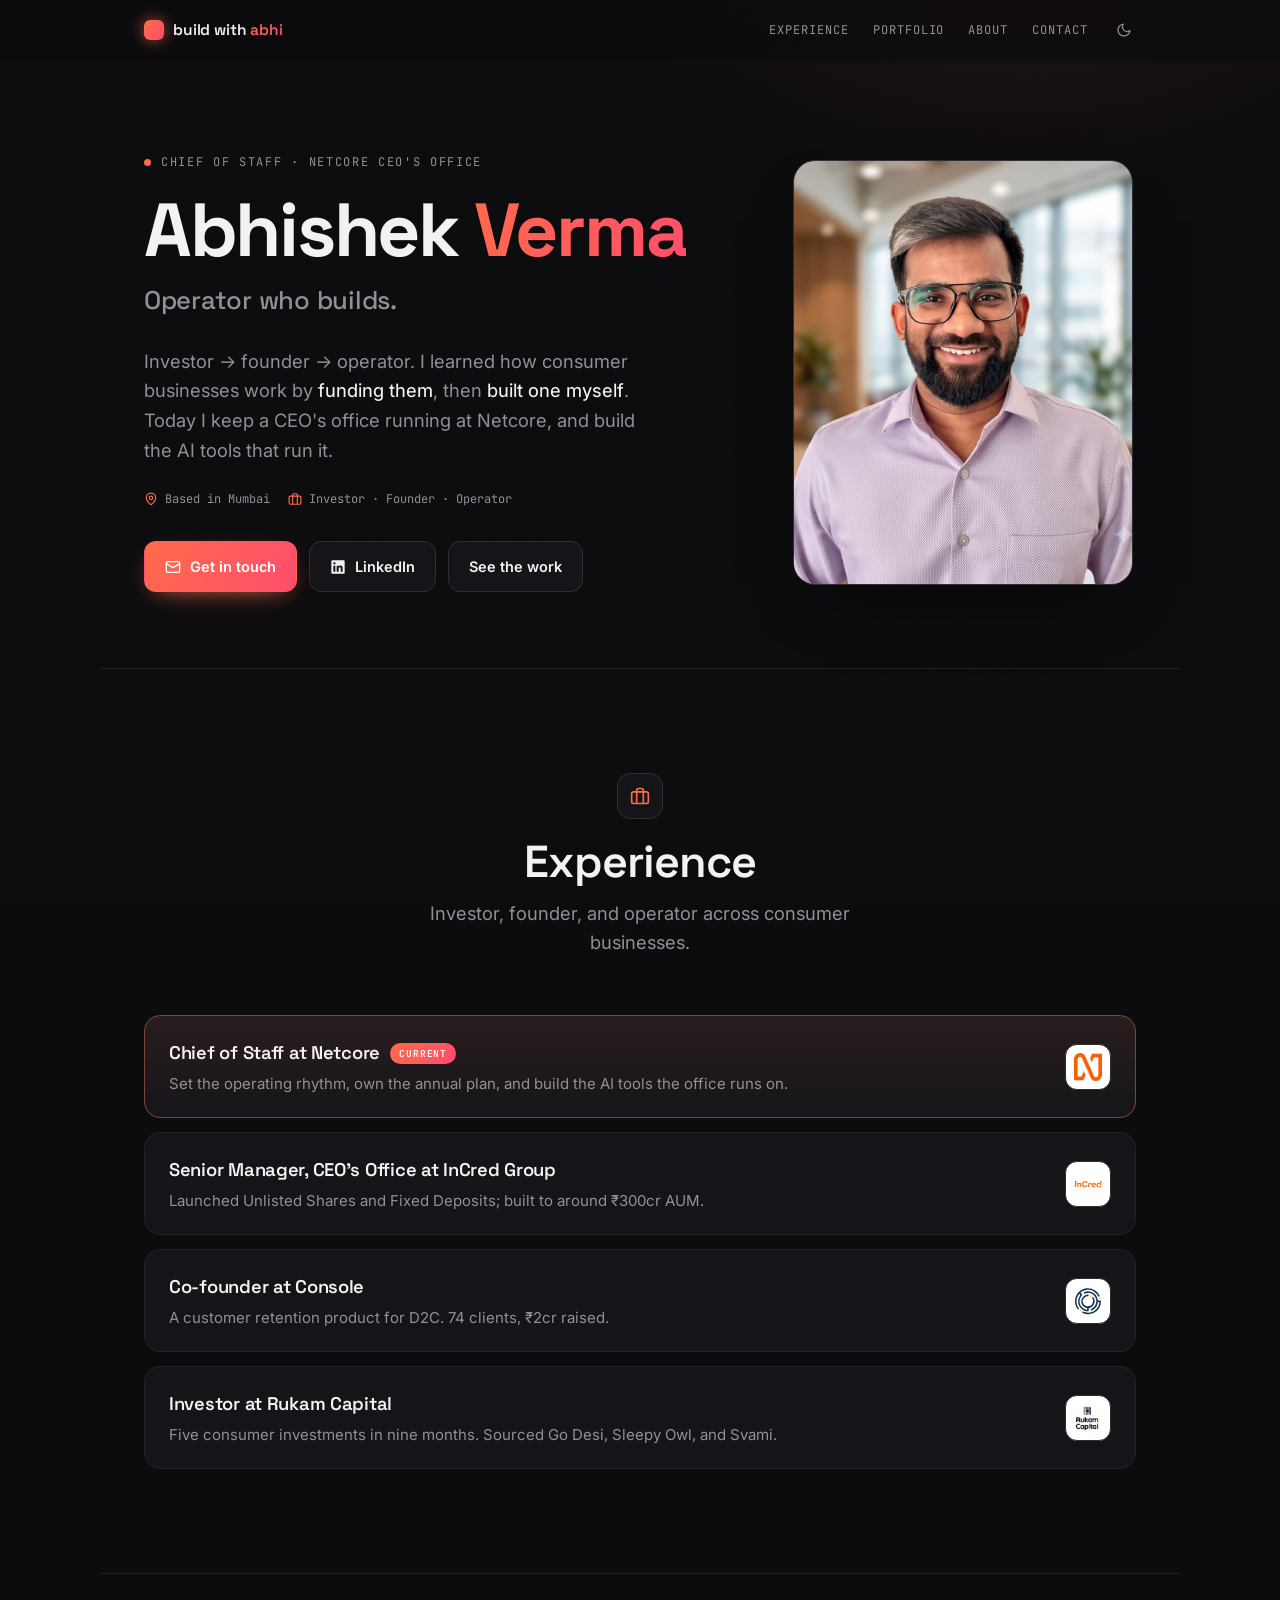
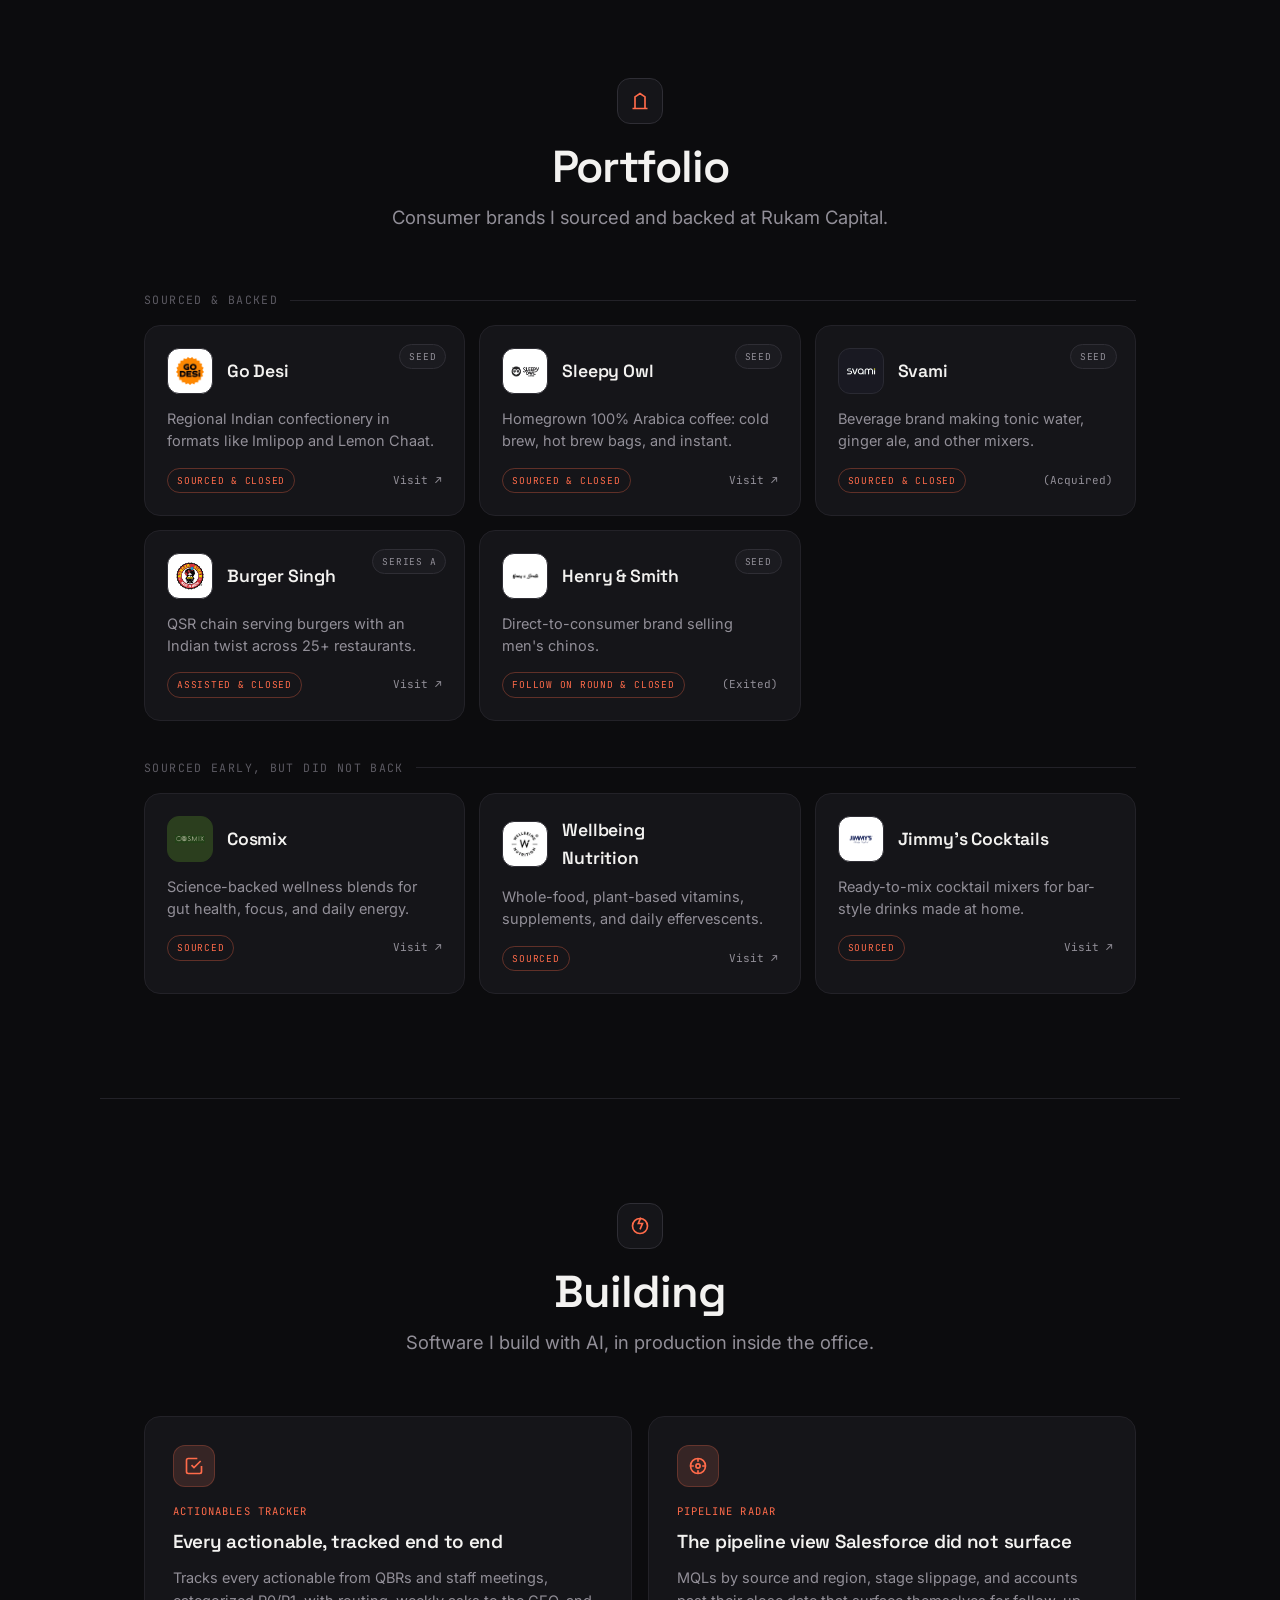
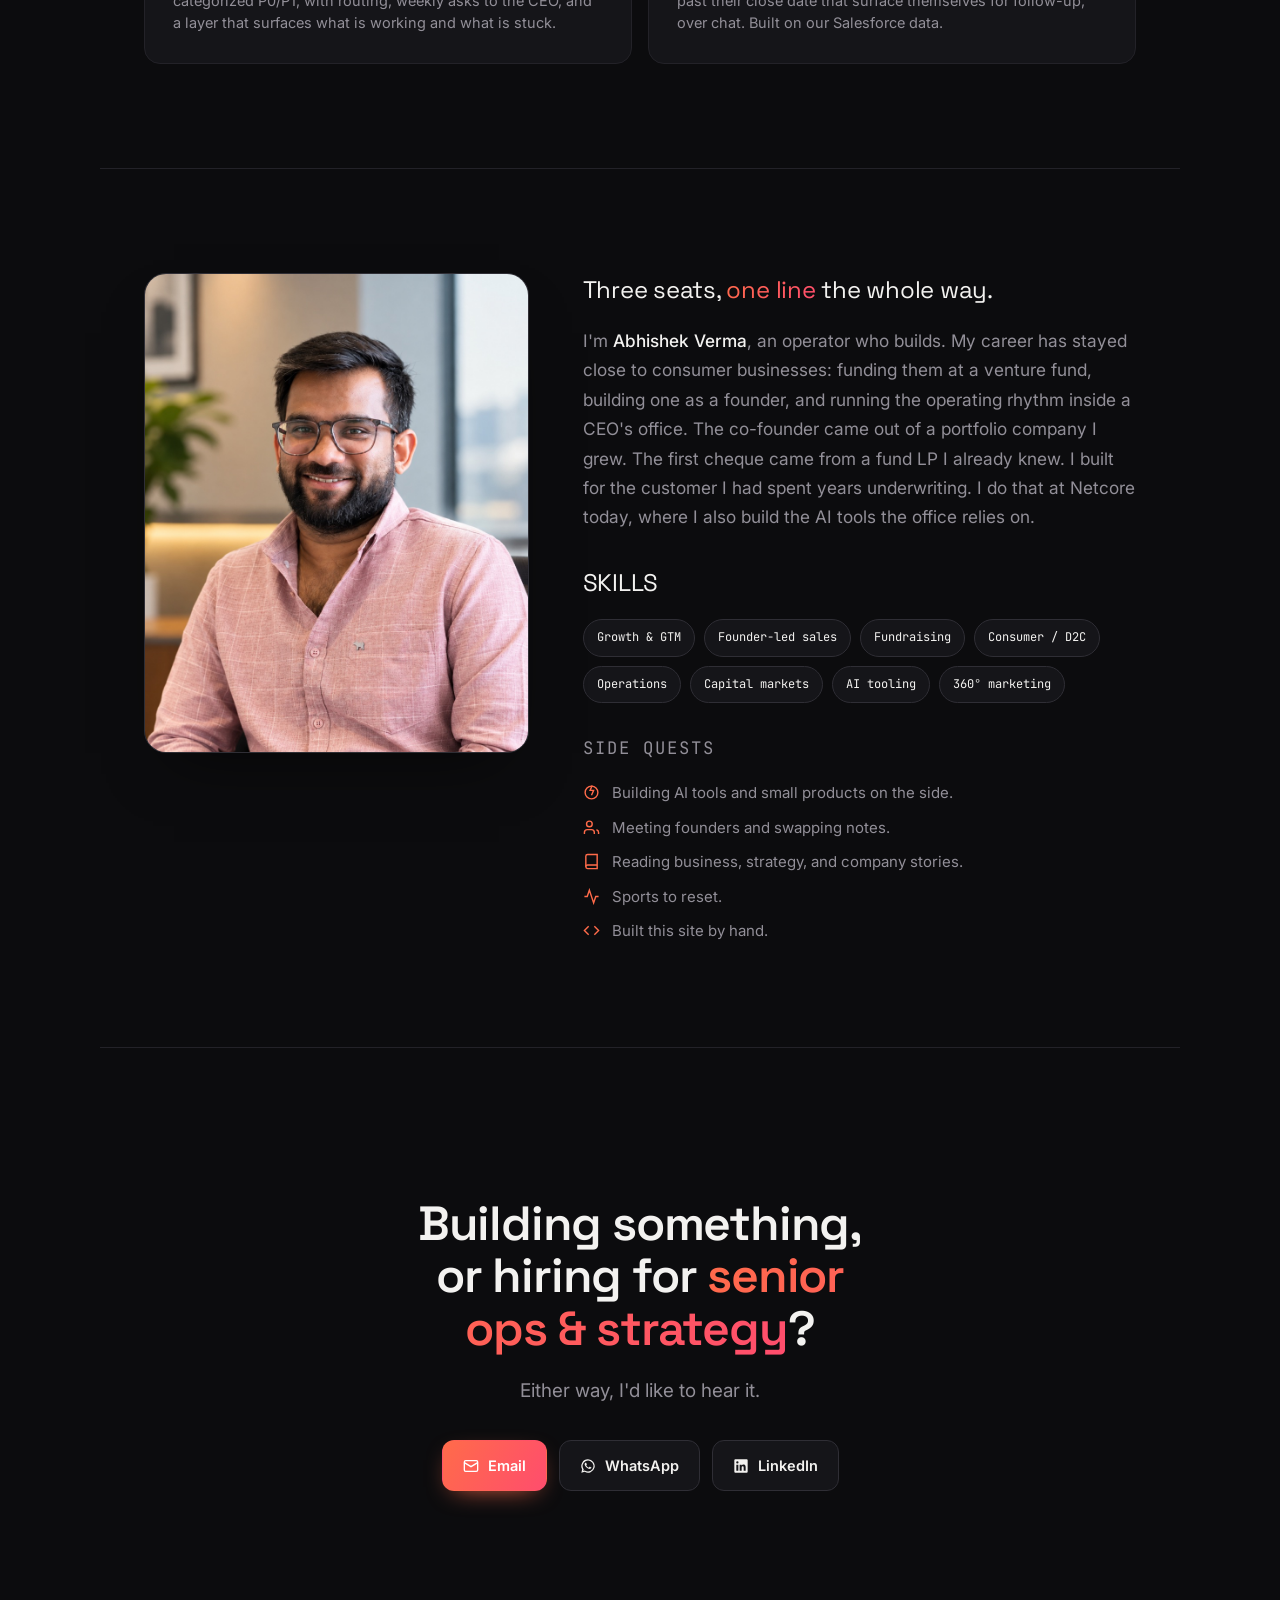
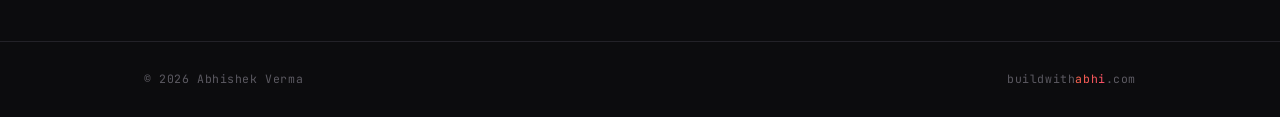
==== index.html @ fb0dcaa6 "Fix section paddings clobbering horizontal wrap padding Co-Authored-By: Claude Opus 4.8 <noreply@ant" ====
<!DOCTYPE html>
<html lang="en" data-theme="dark">
<head>
<meta charset="UTF-8" />
<meta name="viewport" content="width=device-width, initial-scale=1.0" />
<title>Abhishek Verma</title>
<meta name="description" content="Abhishek Verma. Investor, founder, operator. Chief of Staff, Netcore CEO's Office." />

<link rel="preconnect" href="https://fonts.googleapis.com" />
<link rel="preconnect" href="https://fonts.gstatic.com" crossorigin />
<link href="https://fonts.googleapis.com/css2?family=Space+Grotesk:wght@400;500;600;700&family=Inter:wght@400;450;500;600&family=JetBrains+Mono:wght@400;500&display=swap" rel="stylesheet" />

<style>
/* ============================ TOKENS ============================ */
:root{
  --bg:#0C0C0E; --bg-2:#111114; --surface:#151519; --surface-2:#1B1B20;
  --text:#F3F2F0; --muted:#928F98; --faint:#5C5A62;
  --line:#232228; --line-2:#2F2E35;
  --accent:#FF6B4A; --accent-2:#FF4D6D; --accent-ink:#FFFFFF;
  --glow:rgba(255,107,74,.11);
  --grad:linear-gradient(120deg,#FF6B4A,#FF4D6D);

  --f-disp:'Space Grotesk',ui-sans-serif,system-ui,sans-serif;
  --f-body:'Inter',ui-sans-serif,system-ui,sans-serif;
  --f-mono:'JetBrains Mono',ui-monospace,'SF Mono',monospace;
  --wrap:1080px;
}
[data-theme="light"]{
  --bg:#FBFBFA; --bg-2:#F2F2F0; --surface:#FFFFFF; --surface-2:#F6F6F4;
  --text:#161518; --muted:#67646C; --faint:#A6A3AC;
  --line:#EBEAE7; --line-2:#DEDDD9;
  --accent:#E5533A; --accent-2:#E23E5C; --accent-ink:#FFFFFF;
  --glow:rgba(229,83,58,.09);
  --grad:linear-gradient(120deg,#E5533A,#E23E5C);
}

*,*::before,*::after{box-sizing:border-box}
html{scroll-behavior:smooth;-webkit-text-size-adjust:100%}
body{margin:0;background:var(--bg);color:var(--text);
  font-family:var(--f-body);font-size:17px;line-height:1.6;
  -webkit-font-smoothing:antialiased;text-rendering:optimizeLegibility;
  overflow-x:hidden;transition:background .4s,color .4s}
a{color:inherit;text-decoration:none}
img{max-width:100%;display:block}
::selection{background:var(--accent);color:var(--accent-ink)}

body::before{content:"";position:fixed;inset:0;z-index:0;pointer-events:none;
  background:radial-gradient(65vw 45vw at 80% -15%,var(--glow),transparent 60%)}
body::after{content:"";position:fixed;inset:0;z-index:0;pointer-events:none;opacity:.4;
  background-image:url("data:image/svg+xml,%3Csvg xmlns='http://www.w3.org/2000/svg' width='160' height='160'%3E%3Cfilter id='n'%3E%3CfeTurbulence type='fractalNoise' baseFrequency='0.85' numOctaves='2'/%3E%3C/filter%3E%3Crect width='100%25' height='100%25' filter='url(%23n)' opacity='0.025'/%3E%3C/svg%3E");mix-blend-mode:overlay}
main,header,footer{position:relative;z-index:1}

.wrap{width:100%;max-width:var(--wrap);margin:0 auto;padding:0 clamp(24px,5vw,44px)}

/* ============================ NAV ============================ */
header.nav{position:sticky;top:0;z-index:60;
  background:color-mix(in srgb,var(--bg) 72%,transparent);
  backdrop-filter:saturate(150%) blur(12px);-webkit-backdrop-filter:saturate(150%) blur(12px)}
.nav-in{max-width:var(--wrap);margin:0 auto;padding:18px clamp(22px,5vw,44px);
  display:flex;align-items:center;justify-content:space-between;gap:20px}
.brand{font-family:var(--f-disp);font-weight:600;font-size:15.5px;letter-spacing:-.01em;
  display:flex;align-items:center;gap:9px}
.brand .mk{width:20px;height:20px;border-radius:6px;background:var(--grad);flex:none;
  box-shadow:0 0 16px -2px var(--accent)}
.brand .a{background:var(--grad);-webkit-background-clip:text;background-clip:text;color:transparent}
.nav-r{display:flex;align-items:center;gap:24px}
.nav-links{display:none;gap:24px;font-family:var(--f-mono);font-size:12px;
  letter-spacing:.08em;text-transform:uppercase}
@media(min-width:720px){.nav-links{display:flex}}
.nav-links a{color:var(--muted);transition:color .2s}
.nav-links a:hover{color:var(--text)}
.toggle{appearance:none;background:transparent;border:0;color:var(--muted);cursor:pointer;
  padding:4px;display:grid;place-items:center;transition:color .2s}
.toggle:hover{color:var(--accent)}
.toggle svg{width:16px;height:16px}

/* ============================ BUTTONS ============================ */
.btn{font-weight:600;font-size:14.5px;padding:13px 20px;border-radius:12px;cursor:pointer;
  display:inline-flex;align-items:center;gap:9px;transition:transform .2s,box-shadow .25s,border-color .2s,color .2s,background .2s}
.btn:hover{transform:translateY(-2px)}
.btn svg{width:16px;height:16px}
.btn-primary{background:var(--grad);color:var(--accent-ink);border:1px solid transparent;
  box-shadow:0 8px 26px -12px var(--accent)}
.btn-primary:hover{box-shadow:0 14px 34px -12px var(--accent)}
.btn-ghost{background:var(--surface);color:var(--text);border:1px solid var(--line-2)}
.btn-ghost:hover{border-color:var(--accent);color:var(--accent)}

/* ============================ HERO ============================ */
.hero{padding-top:clamp(48px,9vw,92px);padding-bottom:clamp(44px,7vw,76px)}
.hero-grid{display:grid;gap:clamp(34px,6vw,68px);grid-template-columns:1fr;align-items:center}
@media(min-width:820px){.hero-grid{grid-template-columns:1.25fr .75fr}}
.hero .eyebrow{font-family:var(--f-mono);font-size:12px;letter-spacing:.14em;text-transform:uppercase;
  color:var(--muted);margin:0 0 22px;display:flex;align-items:center;gap:10px}
.hero .eyebrow .dot{width:7px;height:7px;border-radius:50%;background:var(--accent)}
.hero h1{font-family:var(--f-disp);font-weight:700;
  font-size:clamp(2.8rem,8vw,4.7rem);line-height:.98;letter-spacing:-.03em;margin:0 0 12px}
.hero h1 .g{background:var(--grad);-webkit-background-clip:text;background-clip:text;color:transparent}
.hero .tagline{font-family:var(--f-disp);font-weight:500;font-size:clamp(1.2rem,3vw,1.6rem);
  color:var(--muted);letter-spacing:-.01em;margin:0 0 26px}
.hero .bio{font-size:clamp(1.02rem,2.2vw,1.15rem);line-height:1.62;color:var(--muted);
  max-width:520px;margin:0 0 24px}
.hero .bio b{color:var(--text);font-weight:450}
.meta-row{display:flex;flex-wrap:wrap;gap:10px 18px;margin:0 0 32px;
  font-family:var(--f-mono);font-size:12px;color:var(--muted)}
.meta-row .m{display:inline-flex;align-items:center;gap:7px}
.meta-row .m svg{width:14px;height:14px;color:var(--accent)}
.hero-btns{display:flex;flex-wrap:wrap;gap:12px}
/* portrait */
.portrait{position:relative;aspect-ratio:4/5;border-radius:22px;overflow:hidden;
  border:1px solid var(--line-2);background:var(--surface-2);
  max-width:340px;margin:0 auto;width:100%;box-shadow:0 30px 60px -30px rgba(0,0,0,.6)}
.portrait img{position:absolute;inset:0;z-index:2;width:100%;height:100%;object-fit:cover;object-position:center 18%}
.portrait .mono{position:absolute;inset:0;z-index:1;display:grid;place-items:center;
  font-family:var(--f-disp);font-weight:700;font-size:5rem;letter-spacing:-.03em;
  color:color-mix(in srgb,var(--accent) 60%,var(--text));
  background:radial-gradient(120% 100% at 20% 10%,color-mix(in srgb,var(--accent) 22%,transparent),transparent 60%)}

/* ============================ SECTION ============================ */
section.block{padding-top:clamp(64px,9vw,104px);padding-bottom:clamp(64px,9vw,104px);border-top:1px solid var(--line)}
.sec-top{text-align:center;margin:0 0 clamp(42px,6vw,58px)}
.sec-ic{width:46px;height:46px;border-radius:13px;display:grid;place-items:center;margin:0 auto 18px;
  background:var(--surface);border:1px solid var(--line-2);color:var(--accent)}
.sec-ic svg{width:20px;height:20px}
.sec-top h2{font-family:var(--f-disp);font-weight:600;letter-spacing:-.025em;line-height:1.1;
  font-size:clamp(1.9rem,4.6vw,2.8rem);margin:0 0 12px}
.sec-top p{color:var(--muted);font-size:clamp(1rem,2.2vw,1.15rem);margin:0 auto;max-width:520px}

/* ---------- LOGO CHIP ---------- */
.logo{width:46px;height:46px;border-radius:12px;flex:none;position:relative;overflow:hidden;
  background:#fff;border:1px solid var(--line-2);display:grid;place-items:center}
.logo img{width:100%;height:100%;object-fit:contain;padding:8px}
.logo .lm{display:none;font-family:var(--f-disp);font-weight:700;font-size:1.05rem;
  color:var(--accent-ink);width:100%;height:100%;place-items:center;background:var(--grad)}
.logo.nologo img{display:none}
.logo.nologo{background:transparent;border:0}
.logo.nologo .lm{display:grid}
.logo--navy{background:#1b2748;border-color:#1b2748}
.logo--navy img{padding:6px}
.logo--dark{background:#191922;border-color:#2a2a33}
.logo--dark img{padding:7px}
.logo--green{background:#2b3e1e;border-color:#2b3e1e}
.logo--green img{padding:7px}

/* ---------- EXPERIENCE ---------- */
.exp-list{display:flex;flex-direction:column;gap:14px}
.exp-card{display:flex;align-items:center;gap:18px;padding:22px 24px;border-radius:16px;
  background:var(--surface);border:1px solid var(--line);transition:transform .25s,border-color .25s}
.exp-card:hover{transform:translateY(-3px);border-color:var(--line-2)}
.exp-card.current{background:linear-gradient(180deg,color-mix(in srgb,var(--accent) 9%,var(--surface)),var(--surface));
  border-color:color-mix(in srgb,var(--accent) 38%,var(--line-2))}
.exp-body{flex:1;min-width:0}
.exp-title{font-family:var(--f-disp);font-weight:600;font-size:1.15rem;letter-spacing:-.015em;
  margin:0 0 5px;display:flex;align-items:center;gap:10px;flex-wrap:wrap}
.badge{font-family:var(--f-mono);font-size:9.5px;letter-spacing:.09em;text-transform:uppercase;
  color:var(--accent-ink);background:var(--grad);padding:3px 9px;border-radius:999px}
.exp-desc{color:var(--muted);font-size:15px;line-height:1.5;margin:0}

/* ---------- COMPANIES ---------- */
.co-sub{font-family:var(--f-mono);font-size:11.5px;letter-spacing:.12em;text-transform:uppercase;
  color:var(--faint);margin:38px 0 16px;display:flex;align-items:center;gap:12px}
.co-sub::after{content:"";flex:1;height:1px;background:var(--line)}
.co-sub:first-of-type{margin-top:0}
.co-grid{display:grid;gap:14px;grid-template-columns:1fr}
@media(min-width:600px){.co-grid{grid-template-columns:1fr 1fr}}
@media(min-width:920px){.co-grid{grid-template-columns:1fr 1fr 1fr}}
.co-card{position:relative;display:block;padding:22px;border-radius:16px;background:var(--surface);
  border:1px solid var(--line);transition:transform .25s,border-color .25s}
.co-card:hover{transform:translateY(-3px);border-color:color-mix(in srgb,var(--accent) 38%,var(--line-2))}
.co-stage{position:absolute;top:18px;right:18px;font-family:var(--f-mono);font-size:9.5px;
  letter-spacing:.08em;text-transform:uppercase;color:var(--muted);background:var(--surface-2);
  border:1px solid var(--line-2);padding:4px 9px;border-radius:999px;white-space:nowrap}
.co-head{display:flex;align-items:center;gap:14px;margin-bottom:14px;padding-right:64px}
.co-name{font-family:var(--f-disp);font-weight:600;font-size:1.1rem;letter-spacing:-.01em}
.co-desc{color:var(--muted);font-size:14.5px;line-height:1.5;margin:0 0 16px;min-height:3em}
.co-foot{display:flex;align-items:center;justify-content:space-between;gap:8px 10px;flex-wrap:wrap}
.tags{display:flex;gap:6px;flex-wrap:wrap;align-items:center}
.tagchip{font-family:var(--f-mono);font-size:9.5px;letter-spacing:.08em;text-transform:uppercase;
  color:var(--accent);border:1px solid color-mix(in srgb,var(--accent) 32%,transparent);
  padding:4px 9px;border-radius:999px}
.tagchip.alt{color:var(--muted);border-color:var(--line-2)}
.co-link{font-family:var(--f-mono);font-size:11px;color:var(--muted);display:inline-flex;align-items:center;gap:5px}
.co-card:hover .co-link{color:var(--accent)}

/* ---------- BUILDING ---------- */
.build-grid{display:grid;gap:16px;grid-template-columns:1fr}
@media(min-width:720px){.build-grid{grid-template-columns:1fr 1fr}}
.build-card{padding:28px;border-radius:16px;background:var(--surface);border:1px solid var(--line);
  transition:transform .25s,border-color .25s}
.build-card:hover{transform:translateY(-3px);border-color:var(--line-2)}
.build-ic{width:42px;height:42px;border-radius:12px;display:grid;place-items:center;margin-bottom:16px;
  background:color-mix(in srgb,var(--accent) 12%,var(--surface-2));color:var(--accent);
  border:1px solid color-mix(in srgb,var(--accent) 24%,transparent)}
.build-ic svg{width:20px;height:20px}
.build-card .lbl{font-family:var(--f-mono);font-size:10.5px;letter-spacing:.1em;text-transform:uppercase;
  color:var(--accent);margin:0 0 8px}
.build-card h3{font-family:var(--f-disp);font-weight:600;font-size:1.18rem;letter-spacing:-.015em;margin:0 0 10px}
.build-card p{margin:0;color:var(--muted);font-size:14.5px;line-height:1.55}

/* ---------- ABOUT ---------- */
.about-grid{display:grid;gap:clamp(30px,5vw,54px);grid-template-columns:1fr;align-items:start}
@media(min-width:820px){.about-grid{grid-template-columns:.82fr 1.18fr}}
.about-photo{position:relative;aspect-ratio:4/5;border-radius:22px;overflow:hidden;
  border:1px solid var(--line-2);background:var(--surface-2);
  box-shadow:0 30px 60px -30px rgba(0,0,0,.6)}
.about-photo img{position:absolute;inset:0;z-index:2;width:100%;height:100%;object-fit:cover;object-position:center 28%}
.about-photo .mono{position:absolute;inset:0;z-index:1;display:grid;place-items:center;font-family:var(--f-disp);
  font-weight:700;font-size:4.5rem;color:color-mix(in srgb,var(--accent) 55%,var(--text))}
.about-copy p{font-size:1.08rem;line-height:1.7;color:var(--muted);margin:0 0 20px}
.about-copy p:first-child{font-family:var(--f-disp);font-weight:400;font-size:clamp(1.2rem,2.6vw,1.5rem);
  line-height:1.4;color:var(--text);letter-spacing:-.01em}
.about-copy p b{color:var(--text);font-weight:500}
.about-copy .g{background:var(--grad);-webkit-background-clip:text;background-clip:text;color:transparent}
.detail{margin-top:34px}
.detail-h{font-family:var(--f-mono);font-size:11px;letter-spacing:.12em;text-transform:uppercase;
  color:var(--faint);margin:0 0 14px}
.chips{display:flex;flex-wrap:wrap;gap:9px;margin:0 0 30px}
.chip{font-family:var(--f-mono);font-size:12px;color:var(--text);background:var(--surface);
  border:1px solid var(--line-2);padding:8px 13px;border-radius:999px}
.quests{list-style:none;margin:0;padding:0;display:grid;gap:12px}
.quests li{display:flex;align-items:flex-start;gap:12px;color:var(--muted);font-size:15px;line-height:1.5}
.quests li svg{width:17px;height:17px;color:var(--accent);flex:none;margin-top:2px}

/* ---------- CONTACT ---------- */
.contact{padding-top:clamp(84px,13vw,150px);padding-bottom:clamp(84px,13vw,150px);border-top:1px solid var(--line);text-align:center}
.contact h2{font-family:var(--f-disp);font-weight:600;letter-spacing:-.025em;line-height:1.1;
  font-size:clamp(1.9rem,5.2vw,3rem);margin:0 auto 20px;max-width:15ch}
.contact h2 .g{background:var(--grad);-webkit-background-clip:text;background-clip:text;color:transparent}
.contact p{color:var(--muted);font-size:clamp(1.02rem,2.2vw,1.18rem);max-width:460px;margin:0 auto 34px}
.contact-btns{display:flex;flex-wrap:wrap;gap:12px;justify-content:center}

/* ---------- FOOTER ---------- */
footer{border-top:1px solid var(--line);padding:28px 0}
.foot-in{max-width:var(--wrap);margin:0 auto;padding:0 clamp(22px,5vw,44px);
  display:flex;flex-wrap:wrap;gap:12px;justify-content:space-between;align-items:center;
  font-family:var(--f-mono);font-size:11.5px;letter-spacing:.05em;color:var(--faint)}
.foot-in .g{background:var(--grad);-webkit-background-clip:text;background-clip:text;color:transparent}

/* ---------- MOTION ---------- */
.reveal{opacity:0;transform:translateY(20px);
  transition:opacity .7s cubic-bezier(.2,.7,.2,1),transform .7s cubic-bezier(.2,.7,.2,1)}
.reveal.in{opacity:1;transform:none}
@media(prefers-reduced-motion:reduce){.reveal{opacity:1;transform:none;transition:none}html{scroll-behavior:auto}}

/* ============================ RESPONSIVE / MOBILE ============================ */
h1,h2,h3,p,.co-name,.exp-title,.tagline{overflow-wrap:break-word}
@media(max-width:640px){
  .wrap,.foot-in{padding-left:32px;padding-right:32px}
  .nav-in{padding:14px 32px;gap:12px}
  .toggle{padding:9px;margin:-5px -9px -5px 0}          /* larger tap target */
  .hero{padding-top:38px;padding-bottom:44px}
  .hero-grid{gap:34px}
  .hero .eyebrow{font-size:10.5px;letter-spacing:.1em;margin-bottom:18px}
  .hero .tagline{margin-bottom:22px}
  .hero-btns{gap:10px}
  .hero-btns .btn{flex:1 1 44%;justify-content:center}
  .portrait{max-width:320px}
  section.block{padding-top:54px;padding-bottom:54px}
  .sec-top{margin-bottom:34px}
  .sec-ic{width:42px;height:42px;margin-bottom:14px}
  .exp-card{padding:18px;gap:14px}
  .exp-title{font-size:1.05rem}
  .exp-desc{font-size:14.5px}
  .co-card{padding:20px}
  .co-head{padding-right:56px}
  .co-stage{top:16px;right:16px}
  .build-card{padding:22px}
  .about-photo{max-width:340px;margin:0 auto}
  .detail{margin-top:28px}
  .contact{padding-top:74px;padding-bottom:74px}
  .contact-btns{flex-direction:column;align-items:stretch}
  .contact-btns .btn{justify-content:center}
  .foot-in{justify-content:center;text-align:center;gap:6px}
}
@media(max-width:380px){
  .wrap,.foot-in{padding-left:24px;padding-right:24px}
  .nav-in{padding-left:24px;padding-right:24px}
  .hero h1{font-size:2.5rem;letter-spacing:-.02em}
  .hero .eyebrow{font-size:9.5px;letter-spacing:.07em}
  .brand{font-size:14px}
  .brand .mk{width:18px;height:18px}
  .exp-card{padding:16px;gap:12px}
  .logo{width:42px;height:42px}
  .co-card{padding:18px}
  .chip{font-size:11px;padding:7px 11px}
}
</style>
</head>
<body>

<!-- ===================== NAV ===================== -->
<header class="nav">
  <div class="nav-in">
    <a class="brand" href="#top"><span class="mk"></span><span class="wm">build with <span class="a">abhi</span></span></a>
    <div class="nav-r">
      <nav class="nav-links">
        <a href="#experience">Experience</a>
        <a href="#companies">Portfolio</a>
        <a href="#about">About</a>
        <a href="#contact">Contact</a>
      </nav>
      <button class="toggle" id="themeToggle" aria-label="Toggle theme">
        <svg id="tIcon" viewBox="0 0 24 24" fill="none" stroke="currentColor" stroke-width="1.8" stroke-linecap="round" stroke-linejoin="round"><path d="M21 12.8A9 9 0 1 1 11.2 3a7 7 0 0 0 9.8 9.8z"/></svg>
      </button>
    </div>
  </div>
</header>

<main>

  <!-- ===================== HERO ===================== -->
  <section class="hero wrap" id="top">
    <div class="hero-grid">
      <div>
        <p class="eyebrow"><span class="dot"></span>Chief of Staff · Netcore CEO's Office</p>
        <h1>Abhishek <span class="g">Verma</span></h1>
        <p class="tagline">Operator who builds.</p>
        <p class="bio">Investor → founder → operator. I learned how consumer businesses work by
          <b>funding them</b>, then <b>built one myself</b>. Today I keep a CEO's office running at
          Netcore, and build the AI tools that run it.</p>
        <div class="meta-row">
          <span class="m"><svg viewBox="0 0 24 24" fill="none" stroke="currentColor" stroke-width="2"><path d="M20 10c0 6-8 12-8 12s-8-6-8-12a8 8 0 0 1 16 0Z"/><circle cx="12" cy="10" r="3"/></svg>Based in Mumbai</span>
          <span class="m"><svg viewBox="0 0 24 24" fill="none" stroke="currentColor" stroke-width="2"><rect x="2" y="7" width="20" height="14" rx="2"/><path d="M16 21V5a2 2 0 0 0-2-2h-4a2 2 0 0 0-2 2v16"/></svg>Investor · Founder · Operator</span>
        </div>
        <div class="hero-btns">
          <a class="btn btn-primary" href="mailto:verma.abhishek0109@gmail.com">
            <svg viewBox="0 0 24 24" fill="none" stroke="currentColor" stroke-width="2"><rect x="2" y="4" width="20" height="16" rx="2"/><path d="m22 7-10 6L2 7"/></svg>Get in touch</a>
          <a class="btn btn-ghost" href="https://www.linkedin.com/in/iabhishek01/" target="_blank" rel="noopener">
            <svg viewBox="0 0 24 24" fill="currentColor"><path d="M20.5 2h-17A1.5 1.5 0 0 0 2 3.5v17A1.5 1.5 0 0 0 3.5 22h17a1.5 1.5 0 0 0 1.5-1.5v-17A1.5 1.5 0 0 0 20.5 2ZM8 19H5v-9h3ZM6.5 8.25A1.75 1.75 0 1 1 8.3 6.5a1.78 1.78 0 0 1-1.8 1.75ZM19 19h-3v-4.74c0-1.42-.6-1.93-1.38-1.93A1.74 1.74 0 0 0 13 14.19a.66.66 0 0 0 0 .14V19h-3v-9h2.9v1.3a3.11 3.11 0 0 1 2.7-1.4c1.55 0 3.36.86 3.36 3.66Z"/></svg>LinkedIn</a>
          <a class="btn btn-ghost" href="#experience">See the work</a>
        </div>
      </div>
      <!-- Portrait (headshot): me.jpg -->
      <div class="portrait">
        <span class="mono">AV</span>
        <img src="me.jpg" alt="Abhishek Verma" onerror="this.style.display='none'">
      </div>
    </div>
  </section>

  <!-- ===================== EXPERIENCE ===================== -->
  <section class="block wrap" id="experience">
    <div class="sec-top">
      <div class="sec-ic"><svg viewBox="0 0 24 24" fill="none" stroke="currentColor" stroke-width="2"><rect x="2" y="7" width="20" height="14" rx="2"/><path d="M16 21V5a2 2 0 0 0-2-2h-4a2 2 0 0 0-2 2v16"/></svg></div>
      <h2>Experience</h2>
      <p>Investor, founder, and operator across consumer businesses.</p>
    </div>

    <div class="exp-list">
      <div class="exp-card current reveal">
        <div class="exp-body">
          <p class="exp-title">Chief of Staff at Netcore <span class="badge">Current</span></p>
          <p class="exp-desc">Set the operating rhythm, own the annual plan, and build the AI tools the office runs on.</p>
        </div>
        <span class="logo"><img src="netcore-logo.png" alt="Netcore"></span>
      </div>

      <div class="exp-card reveal">
        <div class="exp-body">
          <p class="exp-title">Senior Manager, CEO's Office at InCred Group</p>
          <p class="exp-desc">Launched Unlisted Shares and Fixed Deposits; built to around ₹300cr AUM.</p>
        </div>
        <span class="logo"><img src="incred-logo.png" alt="InCred"></span>
      </div>

      <div class="exp-card reveal">
        <div class="exp-body">
          <p class="exp-title">Co-founder at Console</p>
          <p class="exp-desc">A customer retention product for D2C. 74 clients, ₹2cr raised.</p>
        </div>
        <span class="logo"><img src="console-logo.svg" alt="Console"></span>
      </div>

      <div class="exp-card reveal">
        <div class="exp-body">
          <p class="exp-title">Investor at Rukam Capital</p>
          <p class="exp-desc">Five consumer investments in nine months. Sourced Go Desi, Sleepy Owl, and Svami.</p>
        </div>
        <span class="logo"><img src="rukam-logo.png" alt="Rukam Capital"></span>
      </div>
    </div>
  </section>

  <!-- ===================== COMPANIES ===================== -->
  <section class="block wrap" id="companies">
    <div class="sec-top">
      <div class="sec-ic"><svg viewBox="0 0 24 24" fill="none" stroke="currentColor" stroke-width="2"><path d="M3 21h18M6 21V7l6-4 6 4v14M10 9h.01M14 9h.01M10 13h.01M14 13h.01M10 17h.01M14 17h.01"/></svg></div>
      <h2>Portfolio</h2>
      <p>Consumer brands I sourced and backed at Rukam Capital.</p>
    </div>

    <p class="co-sub">Sourced &amp; backed</p>
    <div class="co-grid">
      <a class="co-card reveal" href="https://godesi.in" target="_blank" rel="noopener">
        <span class="co-stage">Seed</span>
        <div class="co-head"><span class="logo"><img src="godesi-logo.png" alt="Go Desi"></span><span class="co-name">Go Desi</span></div>
        <p class="co-desc">Regional Indian confectionery in formats like Imlipop and Lemon Chaat.</p>
        <div class="co-foot"><span class="tagchip">Sourced &amp; Closed</span><span class="co-link">Visit ↗</span></div>
      </a>
      <a class="co-card reveal" href="https://sleepyowl.co" target="_blank" rel="noopener">
        <span class="co-stage">Seed</span>
        <div class="co-head"><span class="logo"><img src="sleepyowl-logo.png" alt="Sleepy Owl"></span><span class="co-name">Sleepy Owl</span></div>
        <p class="co-desc">Homegrown 100% Arabica coffee: cold brew, hot brew bags, and instant.</p>
        <div class="co-foot"><span class="tagchip">Sourced &amp; Closed</span><span class="co-link">Visit ↗</span></div>
      </a>
      <div class="co-card reveal">
        <span class="co-stage">Seed</span>
        <div class="co-head"><span class="logo logo--dark"><img src="svami-logo.png" alt="Svami"></span><span class="co-name">Svami</span></div>
        <p class="co-desc">Beverage brand making tonic water, ginger ale, and other mixers.</p>
        <div class="co-foot"><span class="tagchip">Sourced &amp; Closed</span><span class="co-link">(Acquired)</span></div>
      </div>
      <a class="co-card reveal" href="https://www.burgersinghonline.com" target="_blank" rel="noopener">
        <span class="co-stage">Series A</span>
        <div class="co-head"><span class="logo"><img src="burgersingh-logo.png" alt="Burger Singh"></span><span class="co-name">Burger Singh</span></div>
        <p class="co-desc">QSR chain serving burgers with an Indian twist across 25+ restaurants.</p>
        <div class="co-foot"><span class="tagchip">Assisted &amp; Closed</span><span class="co-link">Visit ↗</span></div>
      </a>
      <div class="co-card reveal">
        <span class="co-stage">Seed</span>
        <div class="co-head"><span class="logo"><img src="henry-logo.png" alt="Henry &amp; Smith"></span><span class="co-name">Henry &amp; Smith</span></div>
        <p class="co-desc">Direct-to-consumer brand selling men's chinos.</p>
        <div class="co-foot"><span class="tagchip">Follow on round &amp; Closed</span><span class="co-link">(Exited)</span></div>
      </div>
    </div>

    <p class="co-sub">Sourced early, but did not back</p>
    <div class="co-grid">
      <a class="co-card reveal" href="https://cosmix.in/" target="_blank" rel="noopener">
        <div class="co-head"><span class="logo logo--green"><img src="cosmix-logo.png" alt="Cosmix"></span><span class="co-name">Cosmix</span></div>
        <p class="co-desc">Science-backed wellness blends for gut health, focus, and daily energy.</p>
        <div class="co-foot"><span class="tagchip">Sourced</span><span class="co-link">Visit ↗</span></div>
      </a>
      <a class="co-card reveal" href="https://wellbeingnutrition.com" target="_blank" rel="noopener">
        <div class="co-head"><span class="logo"><img src="wellbeing-logo.png" alt="Wellbeing Nutrition"></span><span class="co-name">Wellbeing Nutrition</span></div>
        <p class="co-desc">Whole-food, plant-based vitamins, supplements, and daily effervescents.</p>
        <div class="co-foot"><span class="tagchip">Sourced</span><span class="co-link">Visit ↗</span></div>
      </a>
      <a class="co-card reveal" href="https://drinkjimmys.com/" target="_blank" rel="noopener">
        <div class="co-head"><span class="logo"><img src="jimmys-logo.png" alt="Jimmy's Cocktails"></span><span class="co-name">Jimmy's Cocktails</span></div>
        <p class="co-desc">Ready-to-mix cocktail mixers for bar-style drinks made at home.</p>
        <div class="co-foot"><span class="tagchip">Sourced</span><span class="co-link">Visit ↗</span></div>
      </a>
    </div>
  </section>

  <!-- ===================== BUILDING ===================== -->
  <section class="block wrap" id="building">
    <div class="sec-top">
      <div class="sec-ic"><svg viewBox="0 0 24 24" fill="none" stroke="currentColor" stroke-width="2"><path d="m13 2-3 7h5l-3 7"/><circle cx="12" cy="12" r="9"/></svg></div>
      <h2>Building</h2>
      <p>Software I build with AI, in production inside the office.</p>
    </div>

    <div class="build-grid">
      <div class="build-card reveal">
        <div class="build-ic"><svg viewBox="0 0 24 24" fill="none" stroke="currentColor" stroke-width="2"><path d="M9 11l3 3 8-8"/><path d="M21 12v7a2 2 0 0 1-2 2H5a2 2 0 0 1-2-2V5a2 2 0 0 1 2-2h11"/></svg></div>
        <p class="lbl">Actionables Tracker</p>
        <h3>Every actionable, tracked end to end</h3>
        <p>Tracks every actionable from QBRs and staff meetings, categorized P0/P1, with routing, weekly asks to the CEO, and a layer that surfaces what is working and what is stuck.</p>
        <!-- TODO [ADD]: leaders / action items tracked, adoption %, time saved -->
      </div>
      <div class="build-card reveal">
        <div class="build-ic"><svg viewBox="0 0 24 24" fill="none" stroke="currentColor" stroke-width="2"><circle cx="12" cy="12" r="9"/><path d="M12 3v4M12 17v4M3 12h4M17 12h4"/><circle cx="12" cy="12" r="2.5"/></svg></div>
        <p class="lbl">Pipeline Radar</p>
        <h3>The pipeline view Salesforce did not surface</h3>
        <p>MQLs by source and region, stage slippage, and accounts past their close date that surface themselves for follow-up, over chat. Built on our Salesforce data.</p>
        <!-- TODO [ADD]: one instance where slippage was caught -->
      </div>
    </div>
  </section>

  <!-- ===================== ABOUT ===================== -->
  <section class="block wrap" id="about">
    <div class="about-grid">
      <!-- second photo: me2.jpg -->
      <div class="about-photo">
        <span class="mono">AV</span>
        <img src="me2.jpg" alt="Abhishek Verma" onerror="this.style.display='none'">
      </div>
      <div class="about-copy">
        <p class="reveal">Three seats, <span class="g">one line</span> the whole way.</p>
        <p class="reveal">I'm <b>Abhishek Verma</b>, an operator who builds. My career has stayed close to
          consumer businesses: funding them at a venture fund, building one as a founder, and running
          the operating rhythm inside a CEO's office. The co-founder came out of a portfolio company I
          grew. The first cheque came from a fund LP I already knew. I built for the customer I had
          spent years underwriting. I do that at Netcore today, where I also build the AI tools the
          office relies on.</p>

        <div class="detail reveal">
          <p class="detail-h">Skills</p>
          <div class="chips">
            <span class="chip">Growth &amp; GTM</span>
            <span class="chip">Founder-led sales</span>
            <span class="chip">Fundraising</span>
            <span class="chip">Consumer / D2C</span>
            <span class="chip">Operations</span>
            <span class="chip">Capital markets</span>
            <span class="chip">AI tooling</span>
            <span class="chip">360° marketing</span>
          </div>
          <!-- TODO [ADD]: edit this skill list to your own -->

          <p class="detail-h">Side quests</p>
          <ul class="quests">
            <li><svg viewBox="0 0 24 24" fill="none" stroke="currentColor" stroke-width="2"><path d="m13 2-3 7h5l-3 7"/><circle cx="12" cy="12" r="9"/></svg>Building AI tools and small products on the side.</li>
            <li><svg viewBox="0 0 24 24" fill="none" stroke="currentColor" stroke-width="2"><path d="M16 21v-2a4 4 0 0 0-4-4H6a4 4 0 0 0-4 4v2"/><circle cx="9" cy="7" r="4"/><path d="M22 21v-2a4 4 0 0 0-3-3.9"/></svg>Meeting founders and swapping notes.</li>
            <li><svg viewBox="0 0 24 24" fill="none" stroke="currentColor" stroke-width="2"><path d="M4 19.5A2.5 2.5 0 0 1 6.5 17H20"/><path d="M6.5 2H20v20H6.5A2.5 2.5 0 0 1 4 19.5v-15A2.5 2.5 0 0 1 6.5 2z"/></svg>Reading business, strategy, and company stories.</li>
            <li><svg viewBox="0 0 24 24" fill="none" stroke="currentColor" stroke-width="2"><path d="M22 12h-4l-3 9L9 3l-3 9H2"/></svg>Sports to reset.</li>
            <li><svg viewBox="0 0 24 24" fill="none" stroke="currentColor" stroke-width="2"><path d="m16 18 6-6-6-6M8 6l-6 6 6 6"/></svg>Built this site by hand.</li>
          </ul>
        </div>
      </div>
    </div>
  </section>

  <!-- ===================== CONTACT ===================== -->
  <section class="contact wrap" id="contact">
    <h2>Building something, or hiring for <span class="g">senior ops &amp; strategy</span>?</h2>
    <p>Either way, I'd like to hear it.</p>
    <div class="contact-btns">
      <a class="btn btn-primary" href="mailto:verma.abhishek0109@gmail.com">
        <svg viewBox="0 0 24 24" fill="none" stroke="currentColor" stroke-width="2"><rect x="2" y="4" width="20" height="16" rx="2"/><path d="m22 7-10 6L2 7"/></svg>Email</a>
      <a class="btn btn-ghost" href="https://wa.me/918005013889" target="_blank" rel="noopener">
        <svg viewBox="0 0 24 24" fill="currentColor"><path d="M12 2a10 10 0 0 0-8.7 15L2 22l5.1-1.3A10 10 0 1 0 12 2Zm0 18.2c-1.5 0-3-.4-4.3-1.2l-.3-.2-2.5.7.7-2.4-.2-.3A8.2 8.2 0 1 1 12 20.2Zm4.6-6.1c-.3-.1-1.6-.8-1.8-.9-.2-.1-.4-.1-.6.1-.2.3-.6.9-.8 1-.1.2-.3.2-.5.1-.3-.1-1.1-.4-2-1.3-.8-.7-1.3-1.5-1.4-1.8-.2-.3 0-.4.1-.5l.4-.5c.1-.1.2-.3.2-.4.1-.2 0-.3 0-.4l-.8-1.9c-.2-.5-.4-.4-.6-.4h-.5c-.2 0-.4.1-.6.3-.2.2-.8.8-.8 2s.9 2.3 1 2.5c.1.2 1.7 2.7 4.2 3.8.6.3 1 .4 1.4.5.6.2 1.1.2 1.5.1.5-.1 1.6-.6 1.8-1.3.2-.6.2-1.2.2-1.3-.1-.1-.3-.2-.5-.3Z"/></svg>WhatsApp</a>
      <a class="btn btn-ghost" href="https://www.linkedin.com/in/iabhishek01/" target="_blank" rel="noopener">
        <svg viewBox="0 0 24 24" fill="currentColor"><path d="M20.5 2h-17A1.5 1.5 0 0 0 2 3.5v17A1.5 1.5 0 0 0 3.5 22h17a1.5 1.5 0 0 0 1.5-1.5v-17A1.5 1.5 0 0 0 20.5 2ZM8 19H5v-9h3ZM6.5 8.25A1.75 1.75 0 1 1 8.3 6.5a1.78 1.78 0 0 1-1.8 1.75ZM19 19h-3v-4.74c0-1.42-.6-1.93-1.38-1.93A1.74 1.74 0 0 0 13 14.19a.66.66 0 0 0 0 .14V19h-3v-9h2.9v1.3a3.11 3.11 0 0 1 2.7-1.4c1.55 0 3.36.86 3.36 3.66Z"/></svg>LinkedIn</a>
    </div>
  </section>

</main>

<footer>
  <div class="foot-in">
    <span>© <span id="yr"></span> Abhishek Verma</span>
    <span>buildwith<span class="g">abhi</span>.com</span>
  </div>
</footer>

<script>
/* logos: clearbit with lettermark fallback */
(function(){
  document.querySelectorAll('.logo[data-domain]').forEach(function(el){
    var img=new Image(); img.alt='';
    img.src='https://logo.clearbit.com/'+el.dataset.domain;
    var lm=document.createElement('span'); lm.className='lm'; lm.textContent=el.dataset.lm||'';
    el.appendChild(img); el.appendChild(lm);
    img.onerror=function(){el.classList.add('nologo')};
  });
  document.querySelectorAll('.logo.nologo[data-lm]').forEach(function(el){
    if(!el.querySelector('.lm')){var lm=document.createElement('span');lm.className='lm';lm.textContent=el.dataset.lm||'';el.appendChild(lm);}
  });
})();
/* theme */
(function(){
  var root=document.documentElement,btn=document.getElementById('themeToggle'),icon=document.getElementById('tIcon');
  var sun='<circle cx="12" cy="12" r="4"/><path d="M12 2v2M12 20v2M4.9 4.9l1.4 1.4M17.7 17.7l1.4 1.4M2 12h2M20 12h2M4.9 19.1l1.4-1.4M17.7 6.3l1.4-1.4"/>';
  var moon='<path d="M21 12.8A9 9 0 1 1 11.2 3a7 7 0 0 0 9.8 9.8z"/>';
  var s=null;try{s=localStorage.getItem('bwa-theme')}catch(e){}
  set(s==='light'?'light':'dark');
  function set(m){root.setAttribute('data-theme',m);icon.innerHTML=(m==='dark'?moon:sun)}
  btn.addEventListener('click',function(){var n=root.getAttribute('data-theme')==='dark'?'light':'dark';set(n);try{localStorage.setItem('bwa-theme',n)}catch(e){}});
})();
/* reveal */
(function(){var els=document.querySelectorAll('.reveal');
  if(!('IntersectionObserver' in window)){els.forEach(function(e){e.classList.add('in')});return;}
  var io=new IntersectionObserver(function(en){en.forEach(function(e){if(e.isIntersecting){e.target.classList.add('in');io.unobserve(e.target);}});},{threshold:.14,rootMargin:'0px 0px -8% 0px'});
  els.forEach(function(e){io.observe(e)});})();
document.getElementById('yr').textContent=new Date().getFullYear();
</script>
</body>
</html>
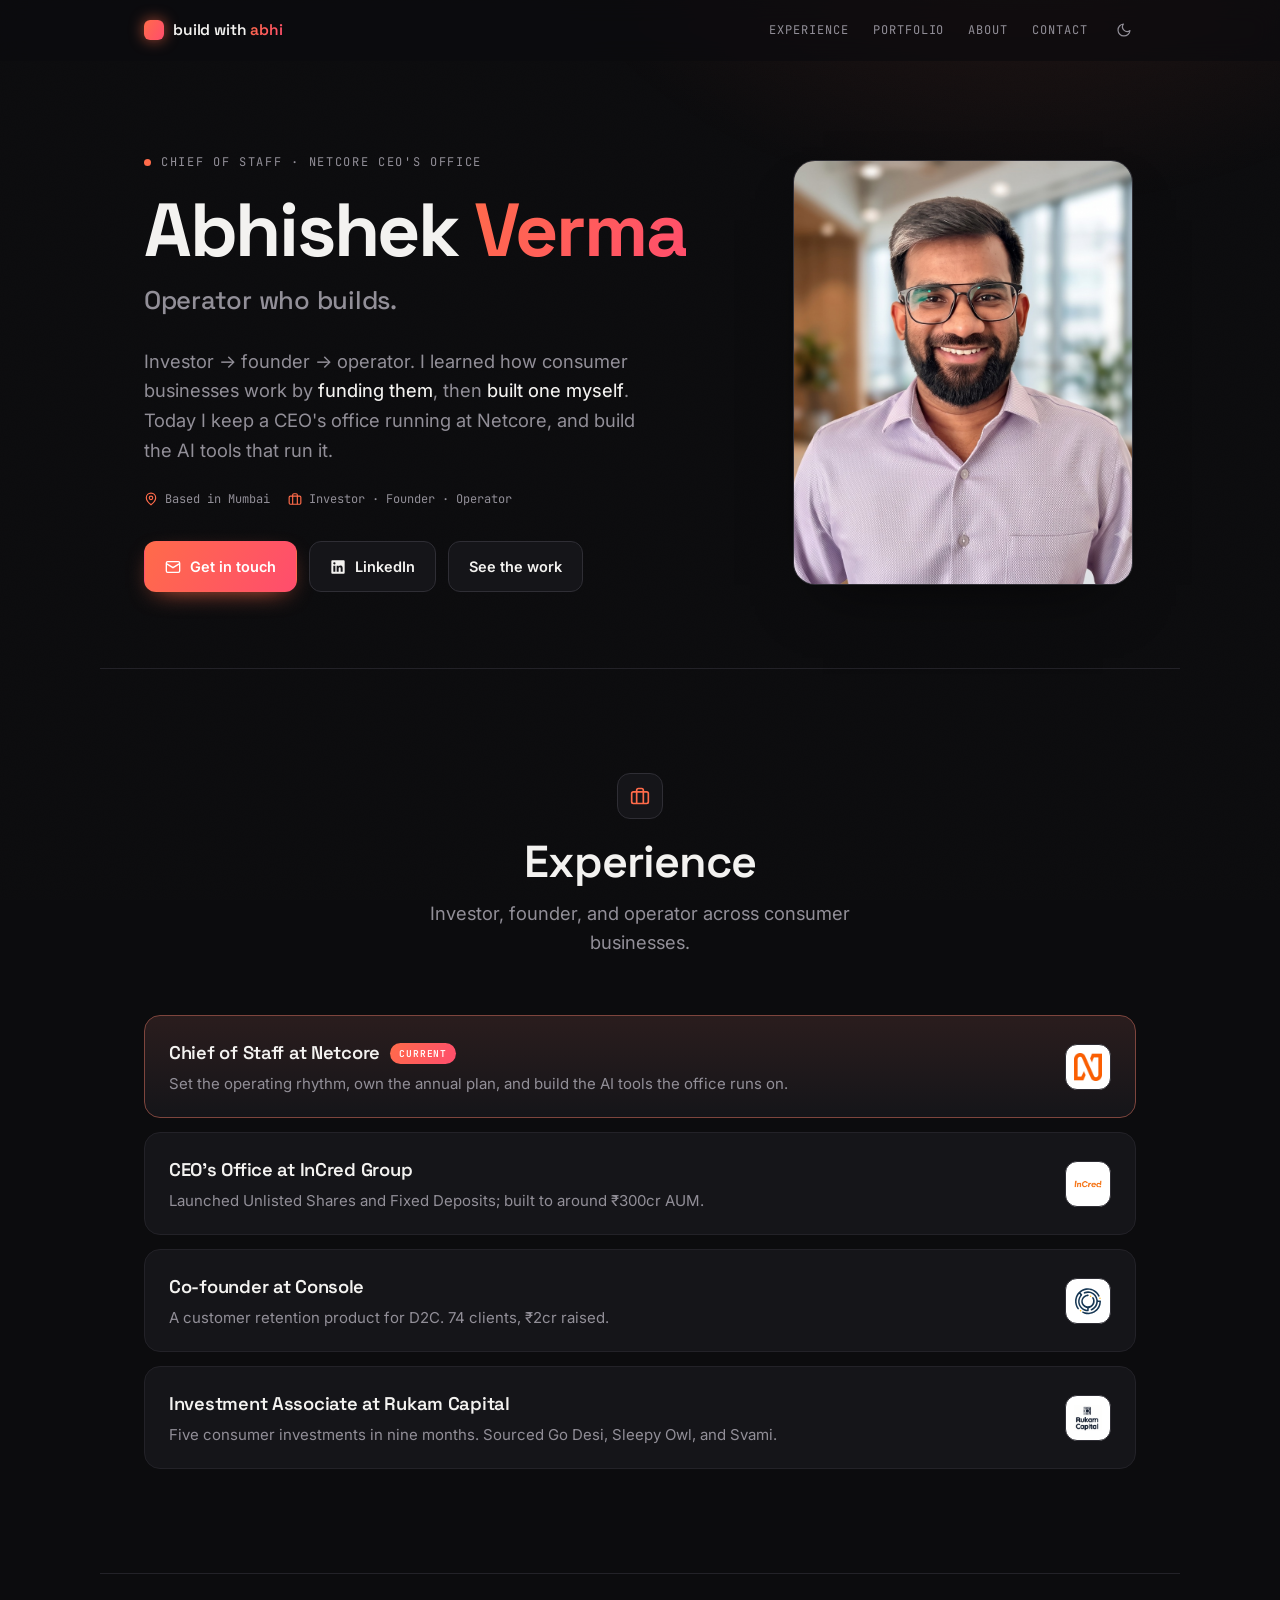
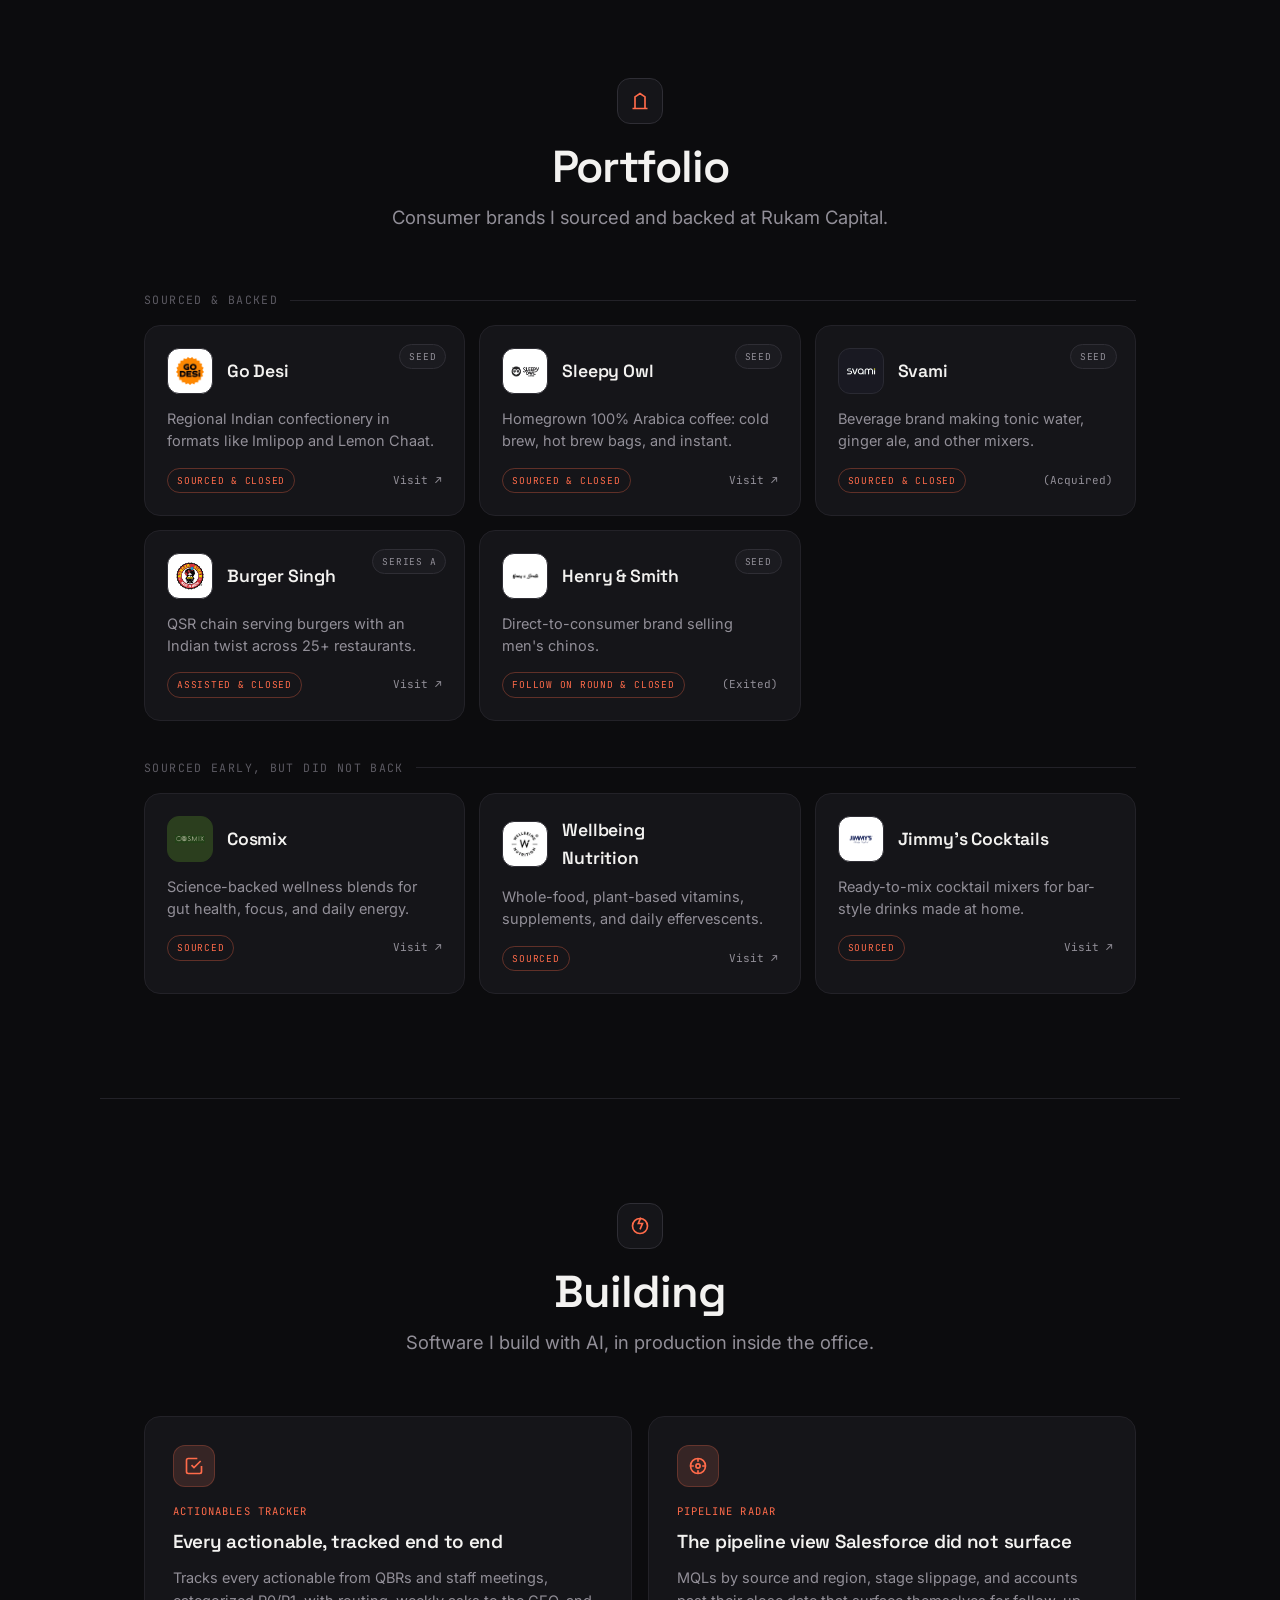
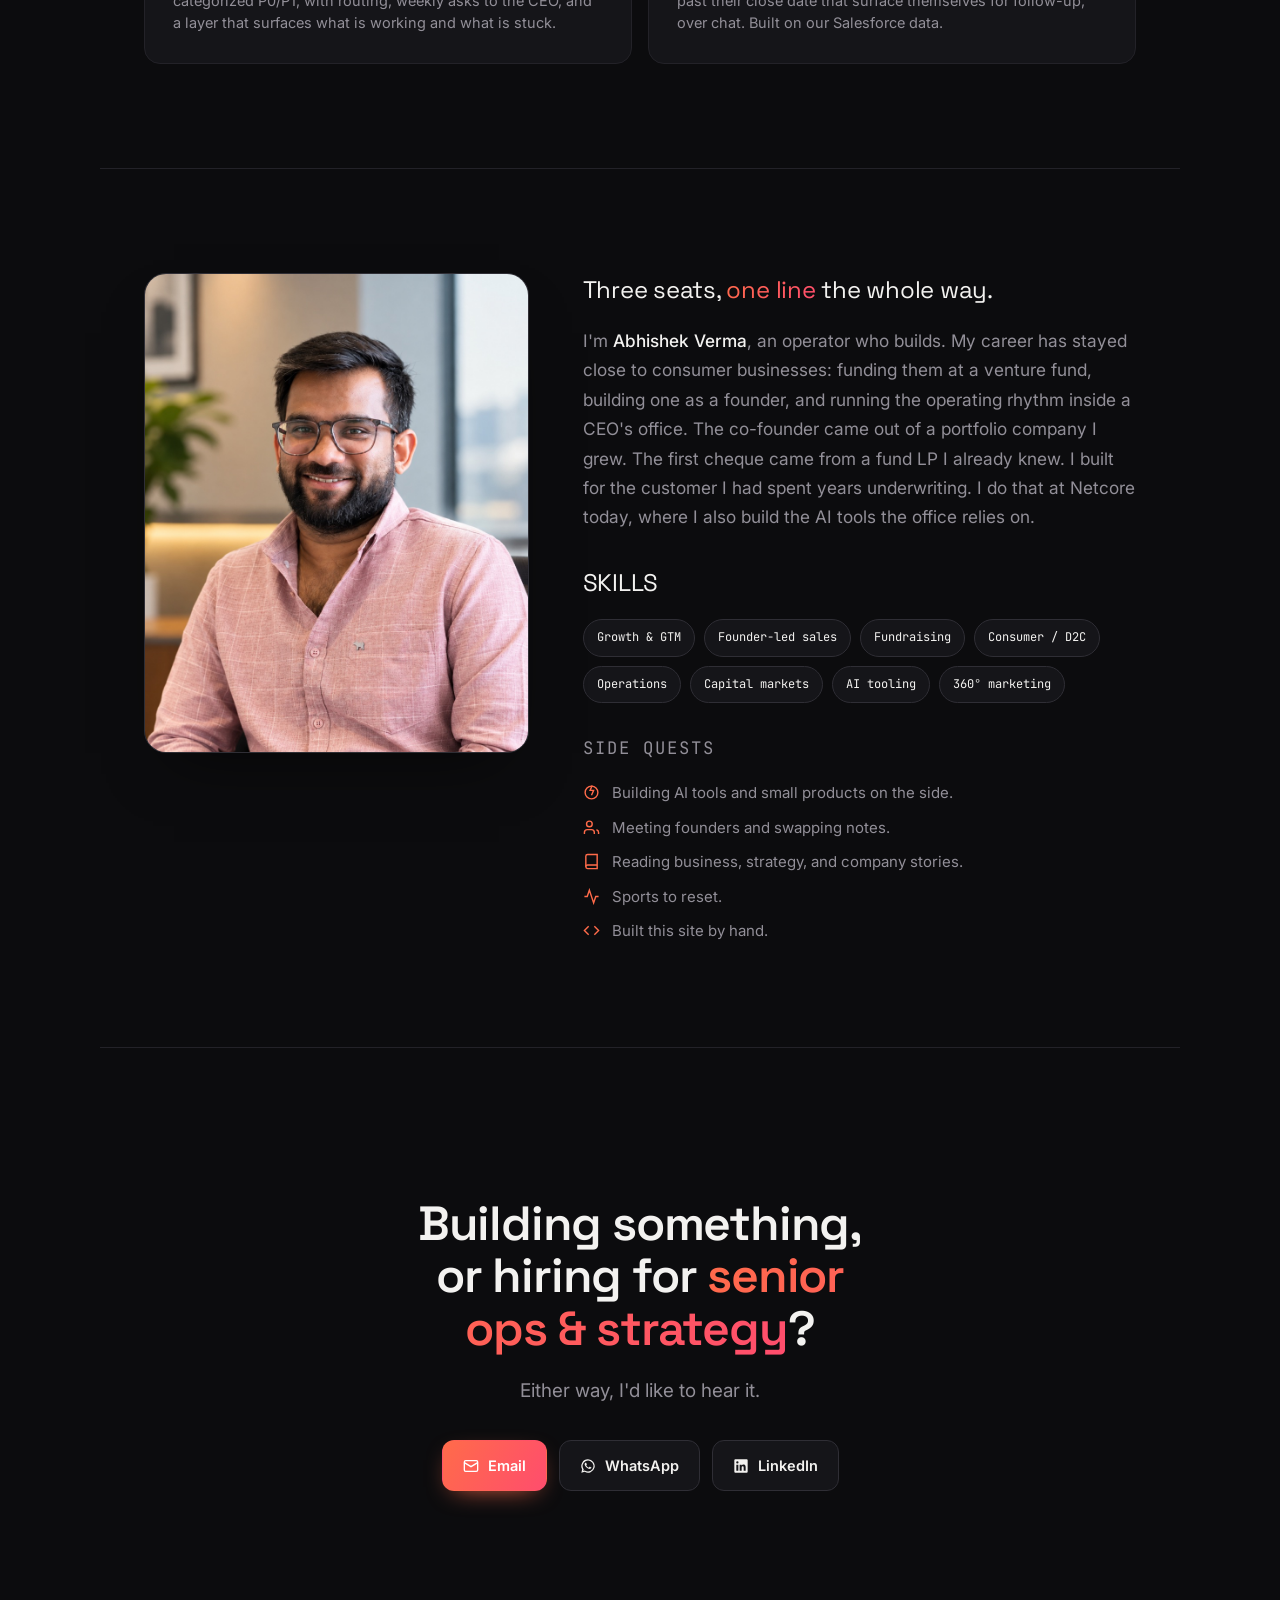
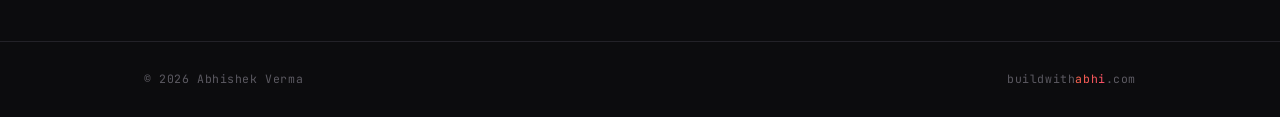
==== commit 6d884b89: "Only logo links in experience cards; update two titles Co-Authored-By: Claude Opus 4.8 <noreply@anth" ====
--- a/index.html
+++ b/index.html
@@ -140,6 +140,8 @@
 .logo--dark img{padding:7px}
 .logo--green{background:#2b3e1e;border-color:#2b3e1e}
 .logo--green img{padding:7px}
+a.logo{cursor:pointer;transition:transform .2s,box-shadow .25s}
+a.logo:hover{transform:translateY(-2px);box-shadow:0 6px 16px -8px rgba(0,0,0,.6)}
 
 /* ---------- EXPERIENCE ---------- */
 .exp-list{display:flex;flex-direction:column;gap:14px}
@@ -351,15 +353,15 @@
           <p class="exp-title">Chief of Staff at Netcore <span class="badge">Current</span></p>
           <p class="exp-desc">Set the operating rhythm, own the annual plan, and build the AI tools the office runs on.</p>
         </div>
-        <span class="logo"><img src="netcore-logo.png" alt="Netcore"></span>
+        <a class="logo" href="https://netcore.ai/" target="_blank" rel="noopener" aria-label="Netcore website"><img src="netcore-logo.png" alt="Netcore"></a>
       </div>
 
       <div class="exp-card reveal">
         <div class="exp-body">
-          <p class="exp-title">Senior Manager, CEO's Office at InCred Group</p>
+          <p class="exp-title">CEO's Office at InCred Group</p>
           <p class="exp-desc">Launched Unlisted Shares and Fixed Deposits; built to around ₹300cr AUM.</p>
         </div>
-        <span class="logo"><img src="incred-logo.png" alt="InCred"></span>
+        <a class="logo" href="https://www.incredgroup.com/" target="_blank" rel="noopener" aria-label="InCred Group website"><img src="incred-logo.png" alt="InCred"></a>
       </div>
 
       <div class="exp-card reveal">
@@ -372,10 +374,10 @@
 
       <div class="exp-card reveal">
         <div class="exp-body">
-          <p class="exp-title">Investor at Rukam Capital</p>
+          <p class="exp-title">Investment Associate at Rukam Capital</p>
           <p class="exp-desc">Five consumer investments in nine months. Sourced Go Desi, Sleepy Owl, and Svami.</p>
         </div>
-        <span class="logo"><img src="rukam-logo.png" alt="Rukam Capital"></span>
+        <a class="logo" href="https://rukamcapital.com/" target="_blank" rel="noopener" aria-label="Rukam Capital website"><img src="rukam-logo.png" alt="Rukam Capital"></a>
       </div>
     </div>
   </section>
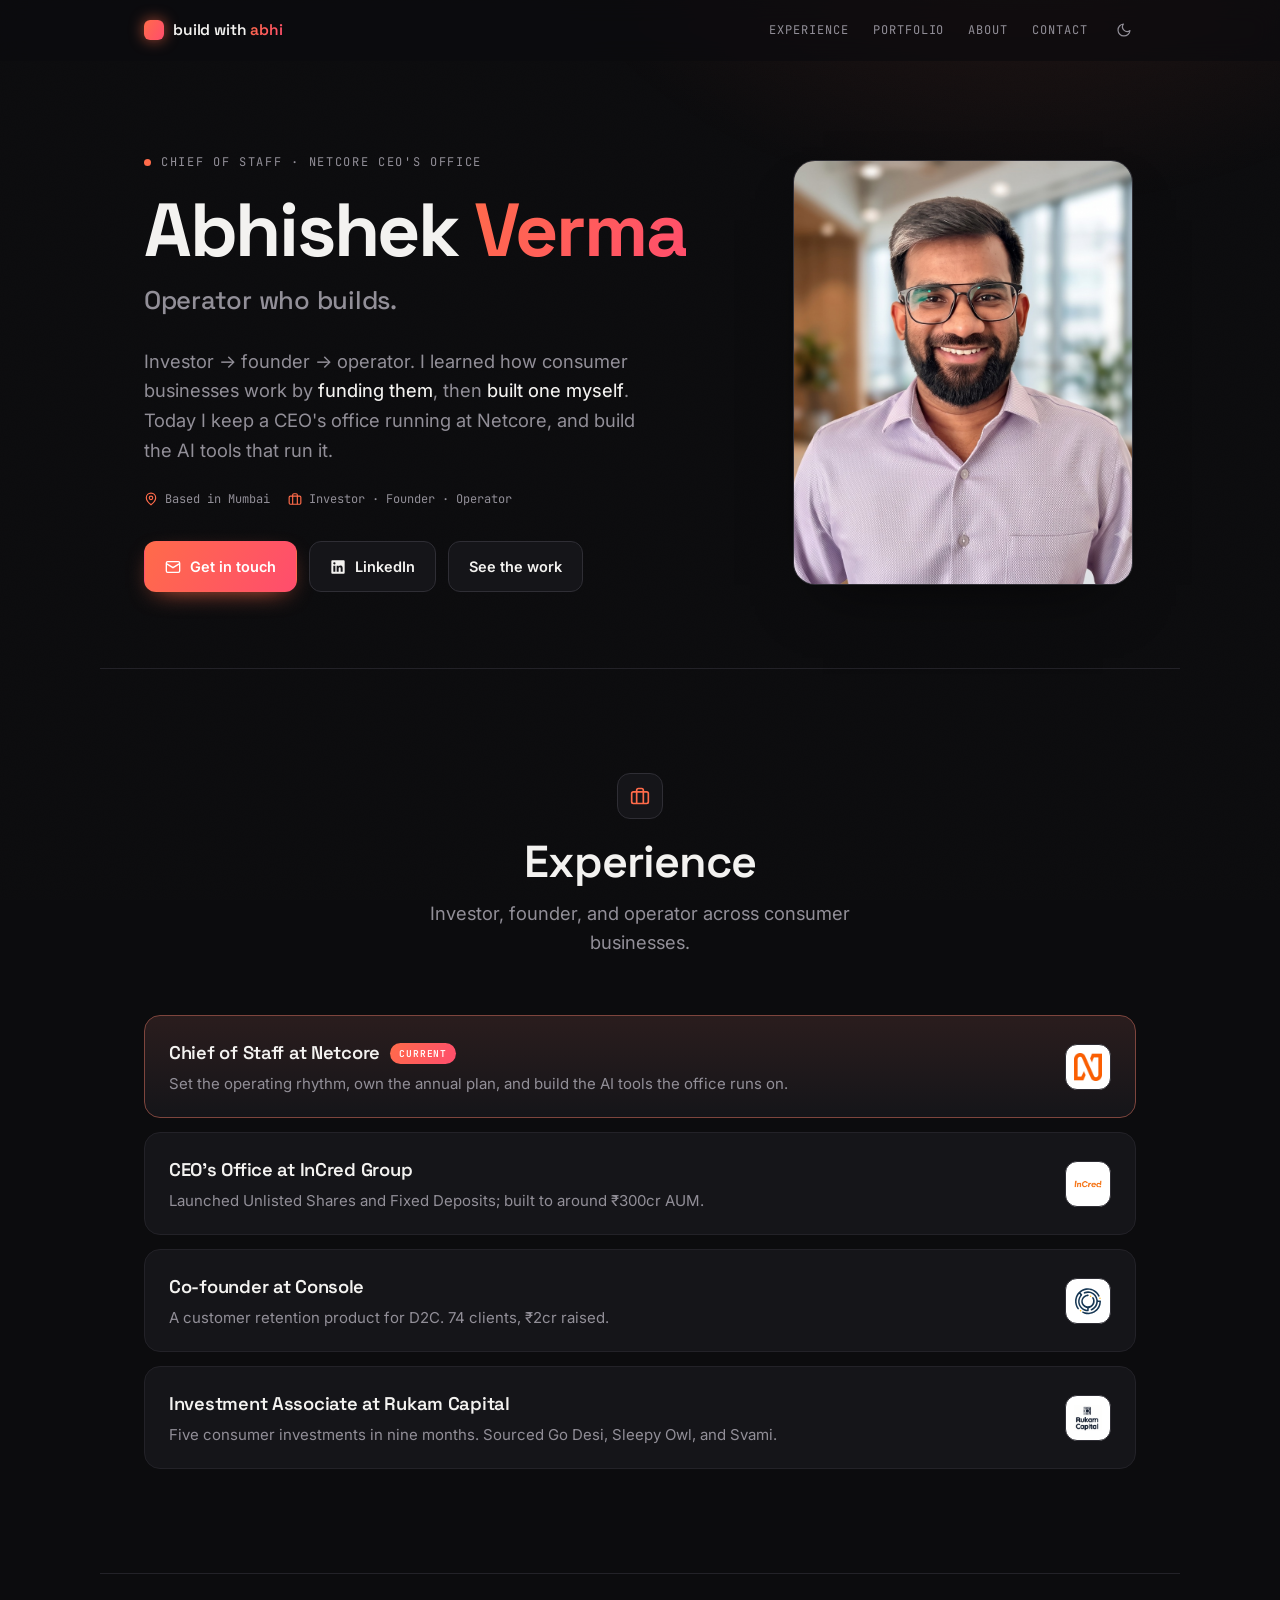
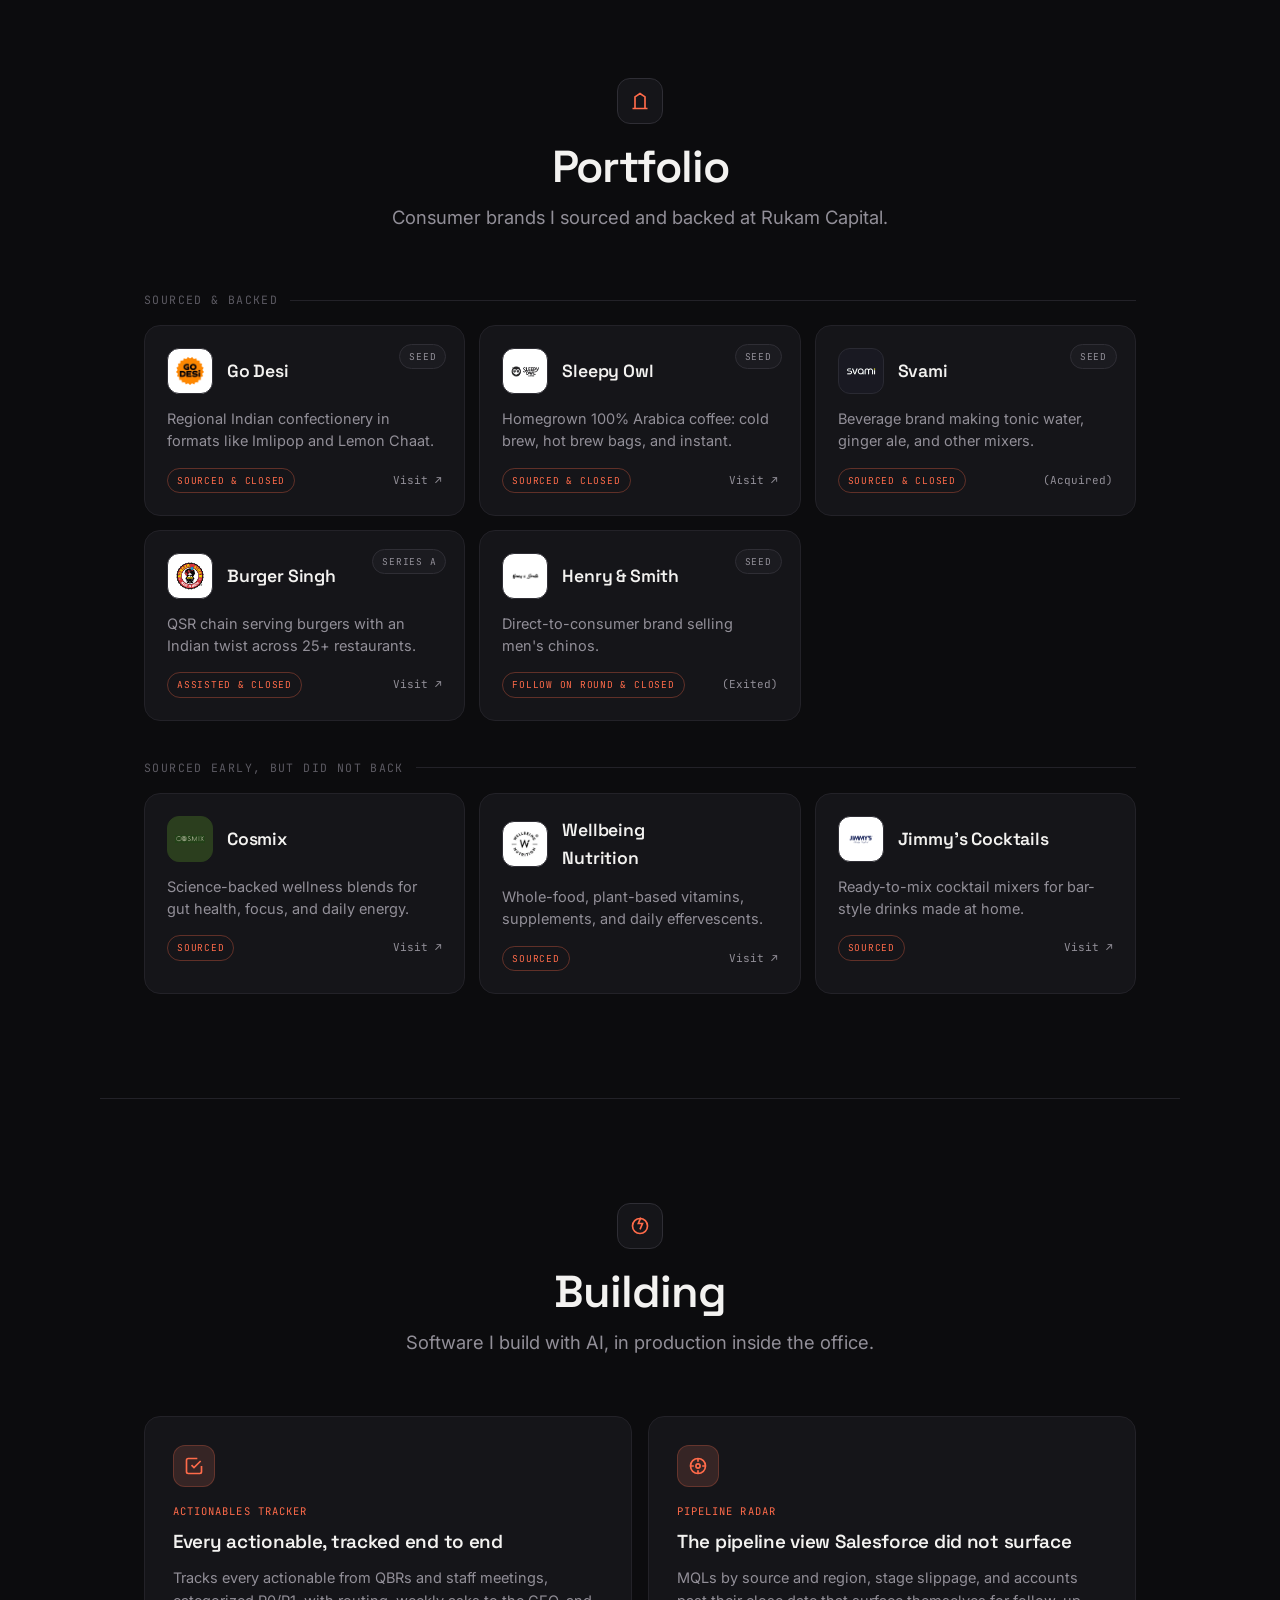
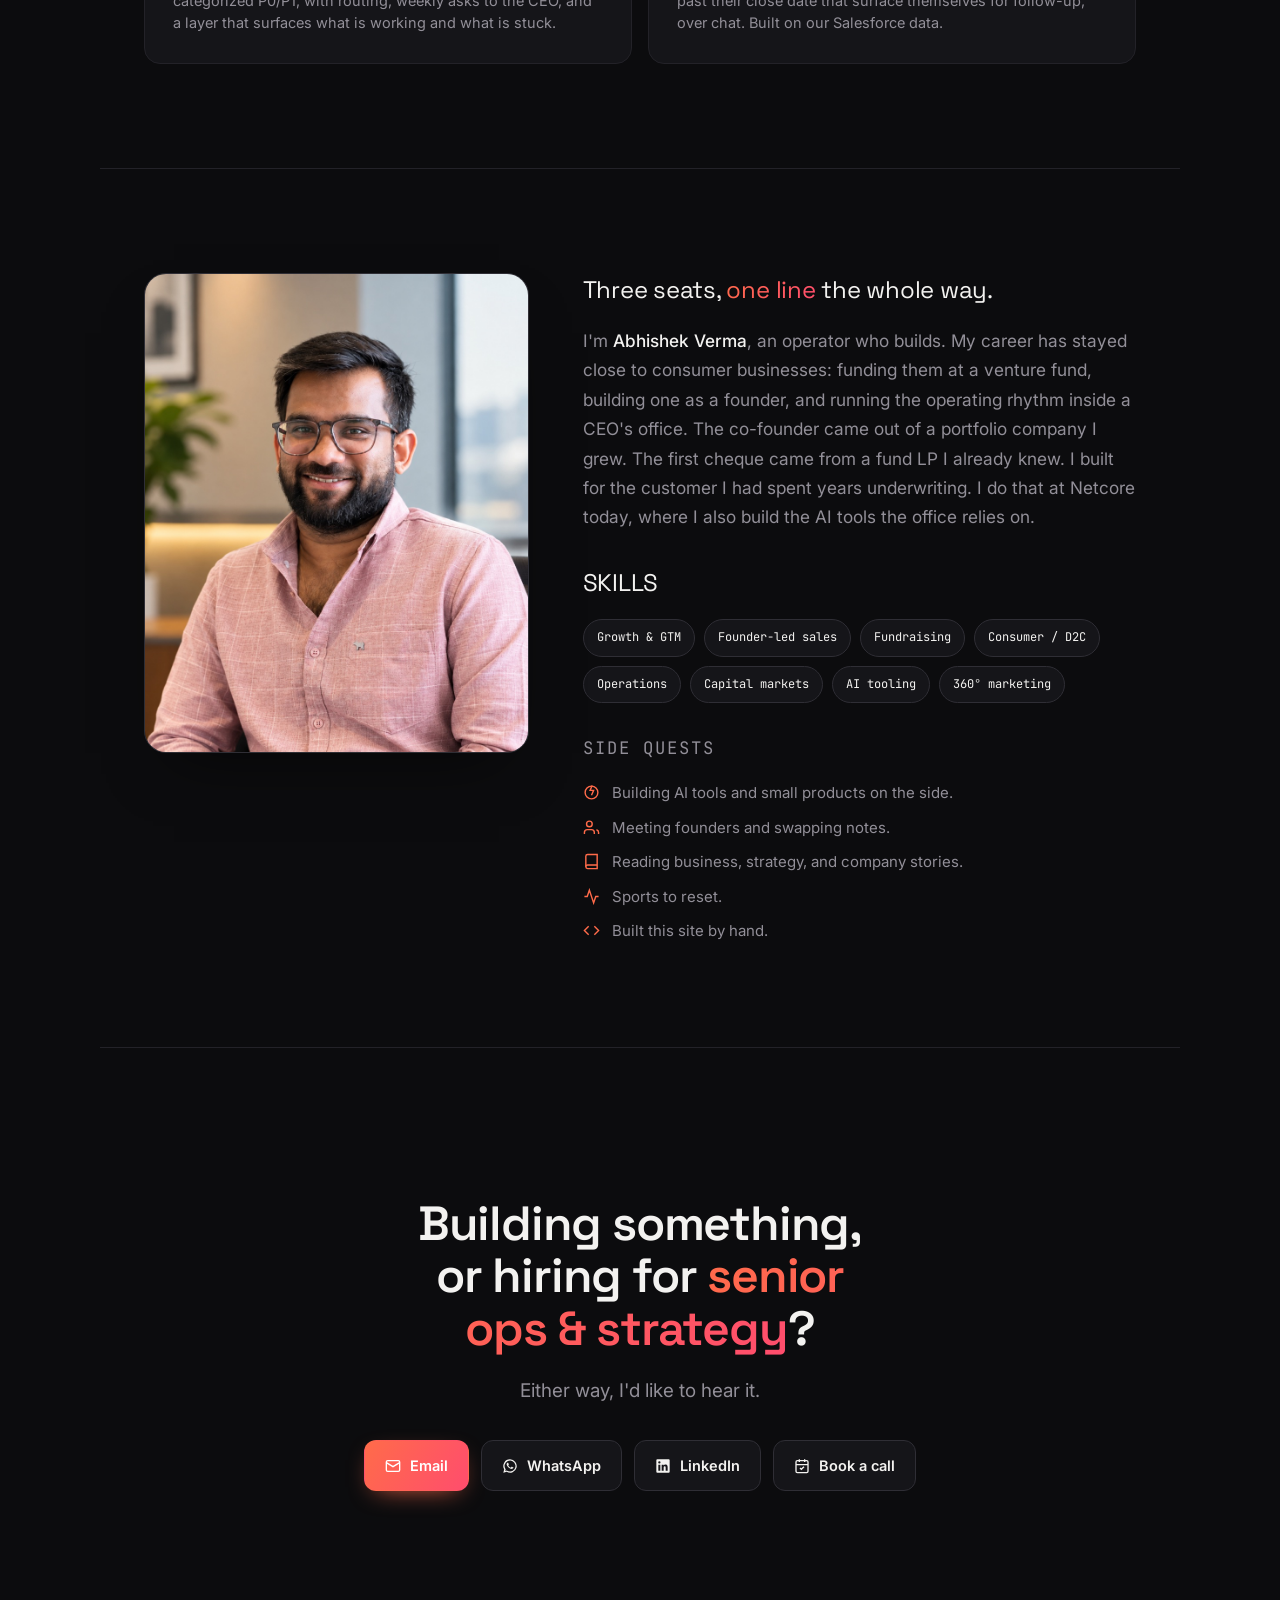
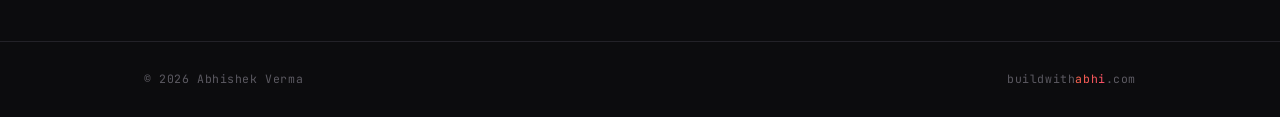
==== commit fe0cfaab: "Add Topmate booking link to contact Co-Authored-By: Claude Opus 4.8 <noreply@anthropic.com>" ====
--- a/index.html
+++ b/index.html
@@ -5,6 +5,9 @@
 <meta name="viewport" content="width=device-width, initial-scale=1.0" />
 <title>Abhishek Verma</title>
 <meta name="description" content="Abhishek Verma. Investor, founder, operator. Chief of Staff, Netcore CEO's Office." />
+<link rel="icon" type="image/svg+xml" href="favicon.svg" />
+<link rel="apple-touch-icon" href="favicon.svg" />
+<meta name="theme-color" content="#0C0C0E" />
 
 <link rel="preconnect" href="https://fonts.googleapis.com" />
 <link rel="preconnect" href="https://fonts.gstatic.com" crossorigin />
@@ -525,6 +528,8 @@
         <svg viewBox="0 0 24 24" fill="currentColor"><path d="M12 2a10 10 0 0 0-8.7 15L2 22l5.1-1.3A10 10 0 1 0 12 2Zm0 18.2c-1.5 0-3-.4-4.3-1.2l-.3-.2-2.5.7.7-2.4-.2-.3A8.2 8.2 0 1 1 12 20.2Zm4.6-6.1c-.3-.1-1.6-.8-1.8-.9-.2-.1-.4-.1-.6.1-.2.3-.6.9-.8 1-.1.2-.3.2-.5.1-.3-.1-1.1-.4-2-1.3-.8-.7-1.3-1.5-1.4-1.8-.2-.3 0-.4.1-.5l.4-.5c.1-.1.2-.3.2-.4.1-.2 0-.3 0-.4l-.8-1.9c-.2-.5-.4-.4-.6-.4h-.5c-.2 0-.4.1-.6.3-.2.2-.8.8-.8 2s.9 2.3 1 2.5c.1.2 1.7 2.7 4.2 3.8.6.3 1 .4 1.4.5.6.2 1.1.2 1.5.1.5-.1 1.6-.6 1.8-1.3.2-.6.2-1.2.2-1.3-.1-.1-.3-.2-.5-.3Z"/></svg>WhatsApp</a>
       <a class="btn btn-ghost" href="https://www.linkedin.com/in/iabhishek01/" target="_blank" rel="noopener">
         <svg viewBox="0 0 24 24" fill="currentColor"><path d="M20.5 2h-17A1.5 1.5 0 0 0 2 3.5v17A1.5 1.5 0 0 0 3.5 22h17a1.5 1.5 0 0 0 1.5-1.5v-17A1.5 1.5 0 0 0 20.5 2ZM8 19H5v-9h3ZM6.5 8.25A1.75 1.75 0 1 1 8.3 6.5a1.78 1.78 0 0 1-1.8 1.75ZM19 19h-3v-4.74c0-1.42-.6-1.93-1.38-1.93A1.74 1.74 0 0 0 13 14.19a.66.66 0 0 0 0 .14V19h-3v-9h2.9v1.3a3.11 3.11 0 0 1 2.7-1.4c1.55 0 3.36.86 3.36 3.66Z"/></svg>LinkedIn</a>
+      <a class="btn btn-ghost" href="https://topmate.io/abhishek0109/" target="_blank" rel="noopener">
+        <svg viewBox="0 0 24 24" fill="none" stroke="currentColor" stroke-width="2"><rect x="3" y="4" width="18" height="18" rx="2"/><path d="M16 2v4M8 2v4M3 10h18M9 15l2 2 4-4"/></svg>Book a call</a>
     </div>
   </section>
 
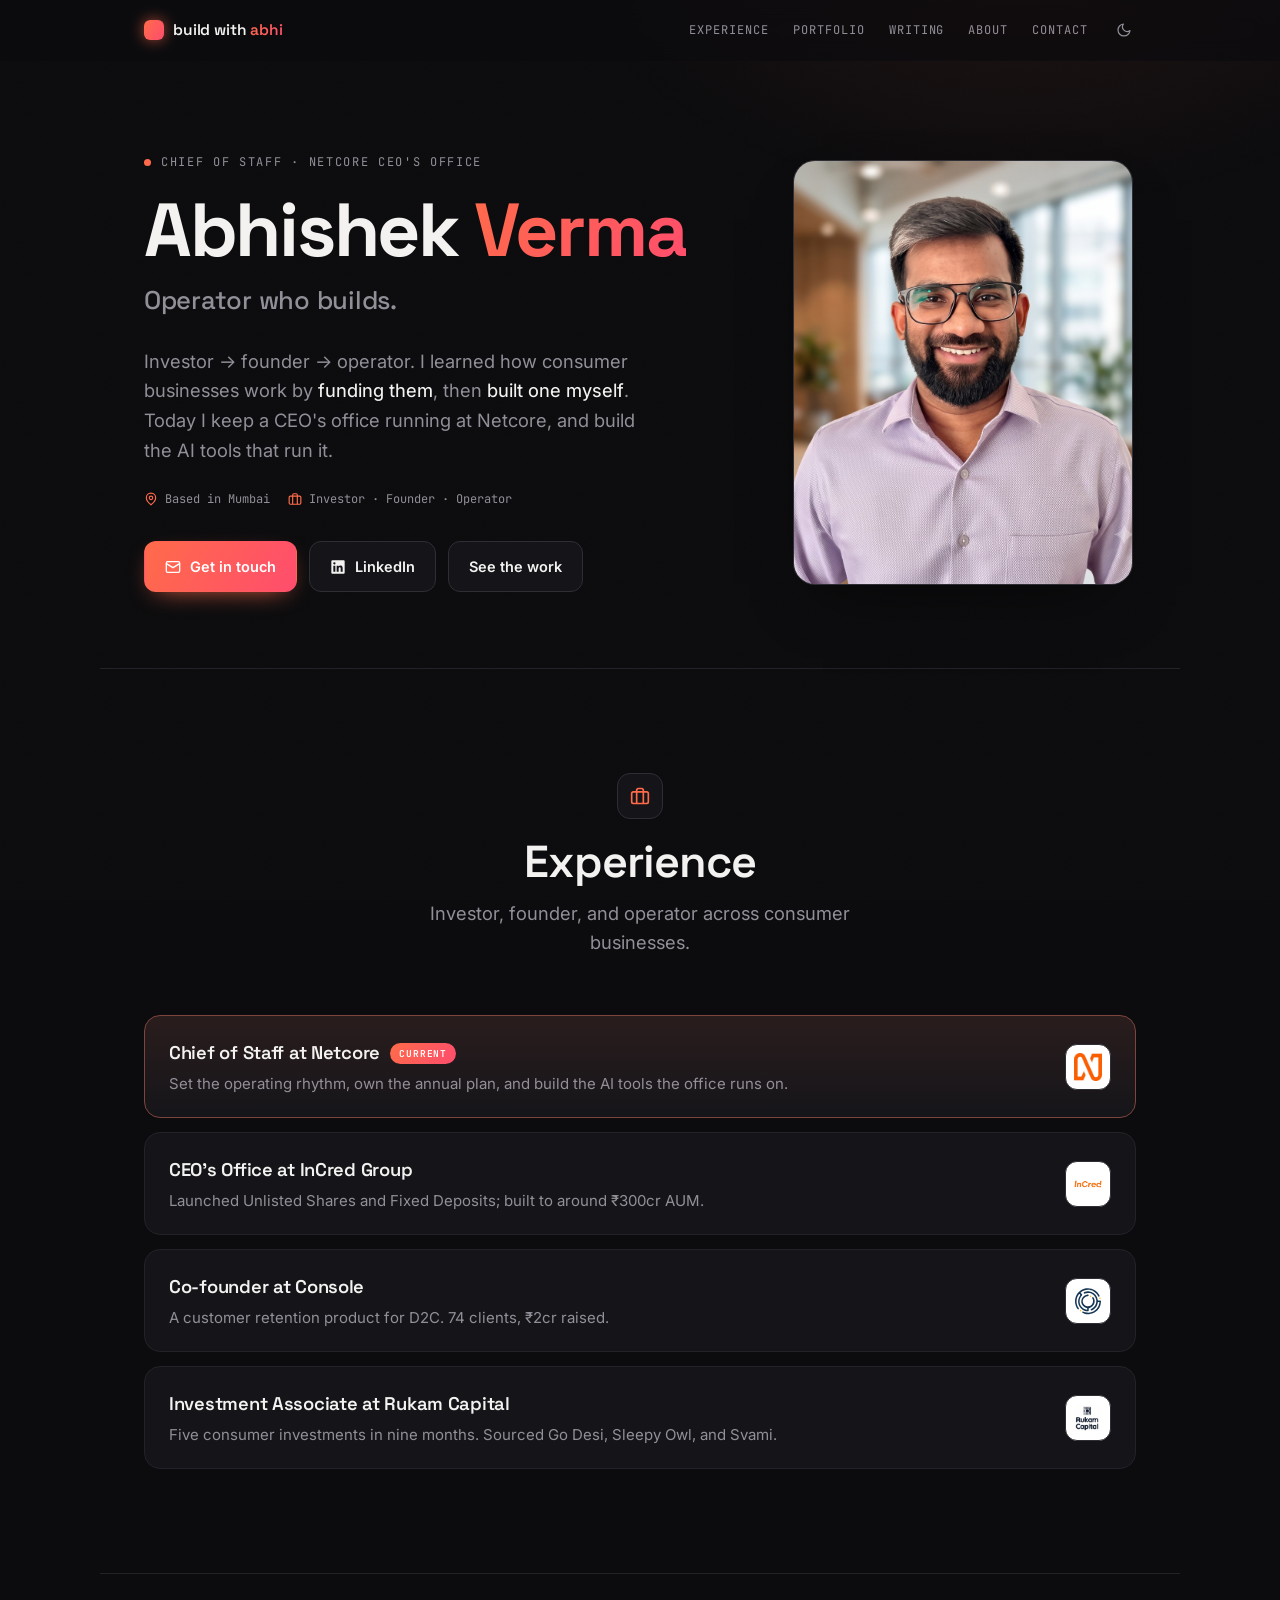
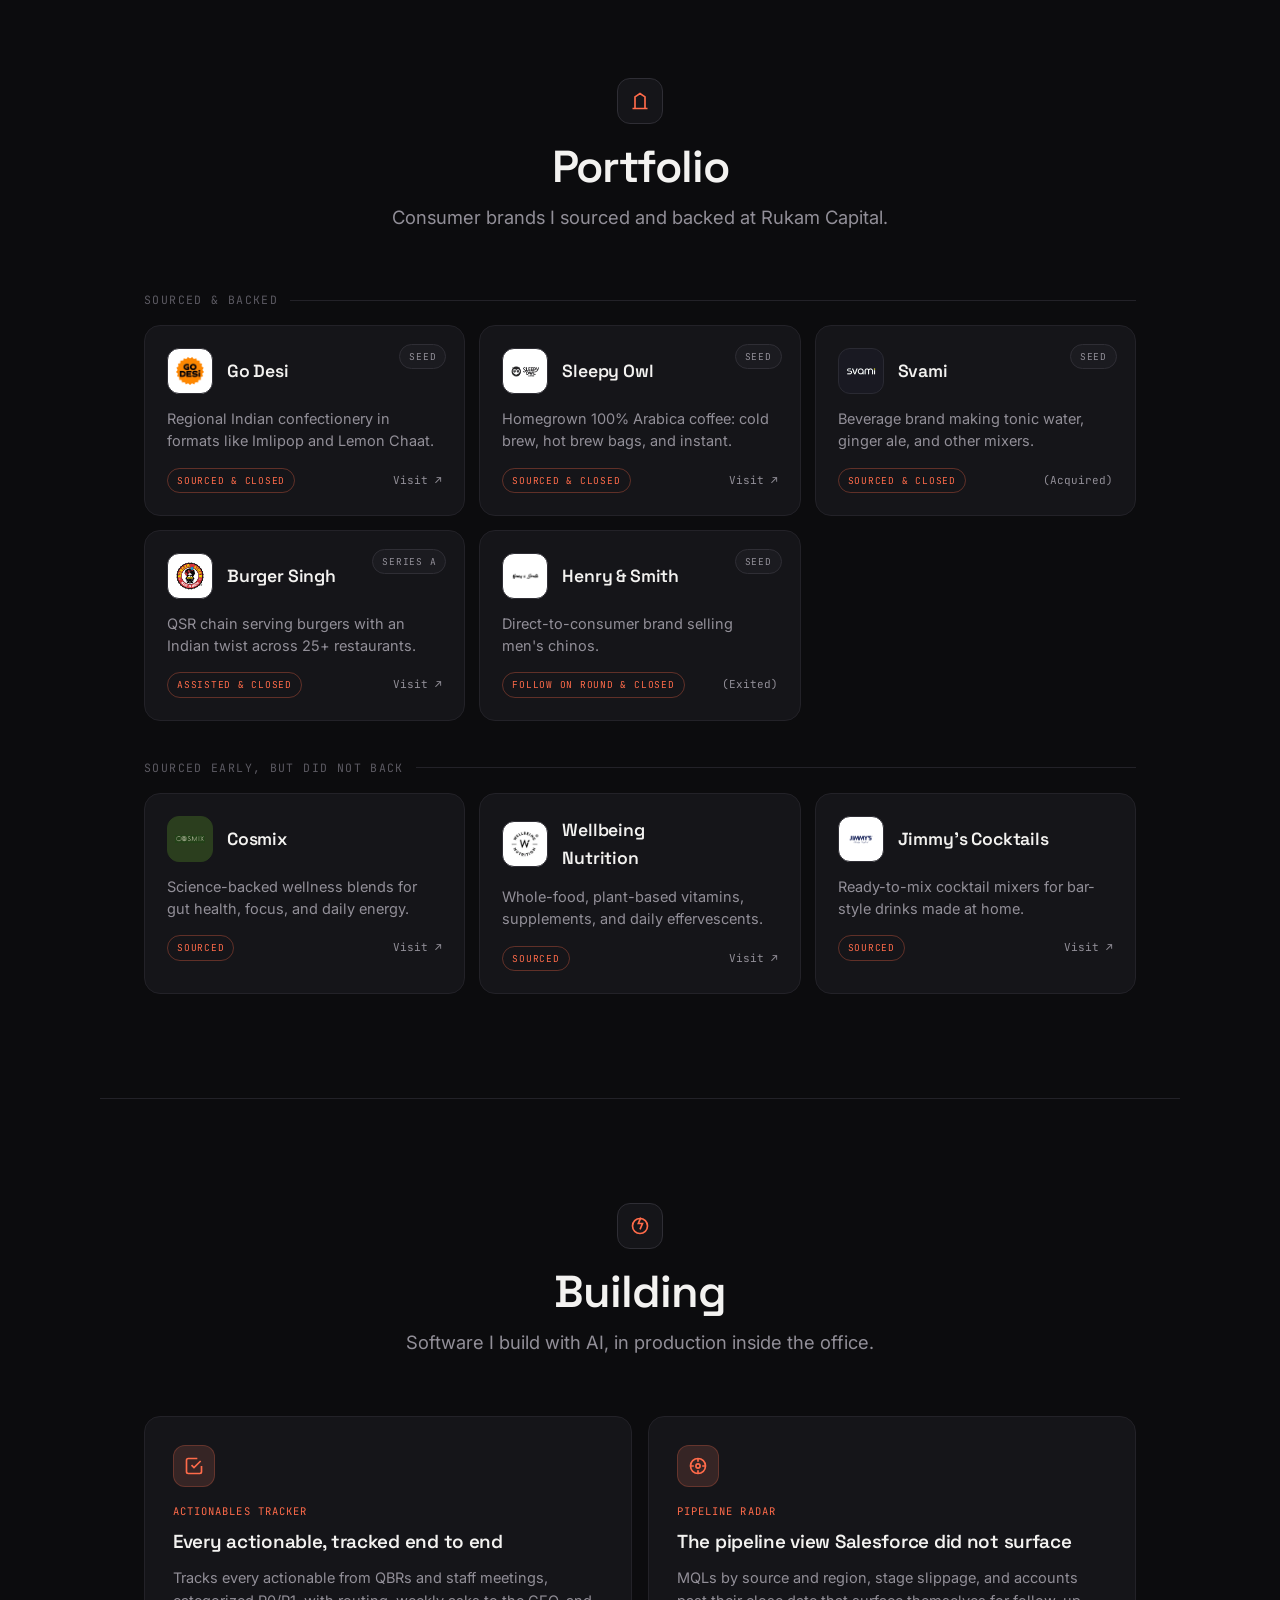
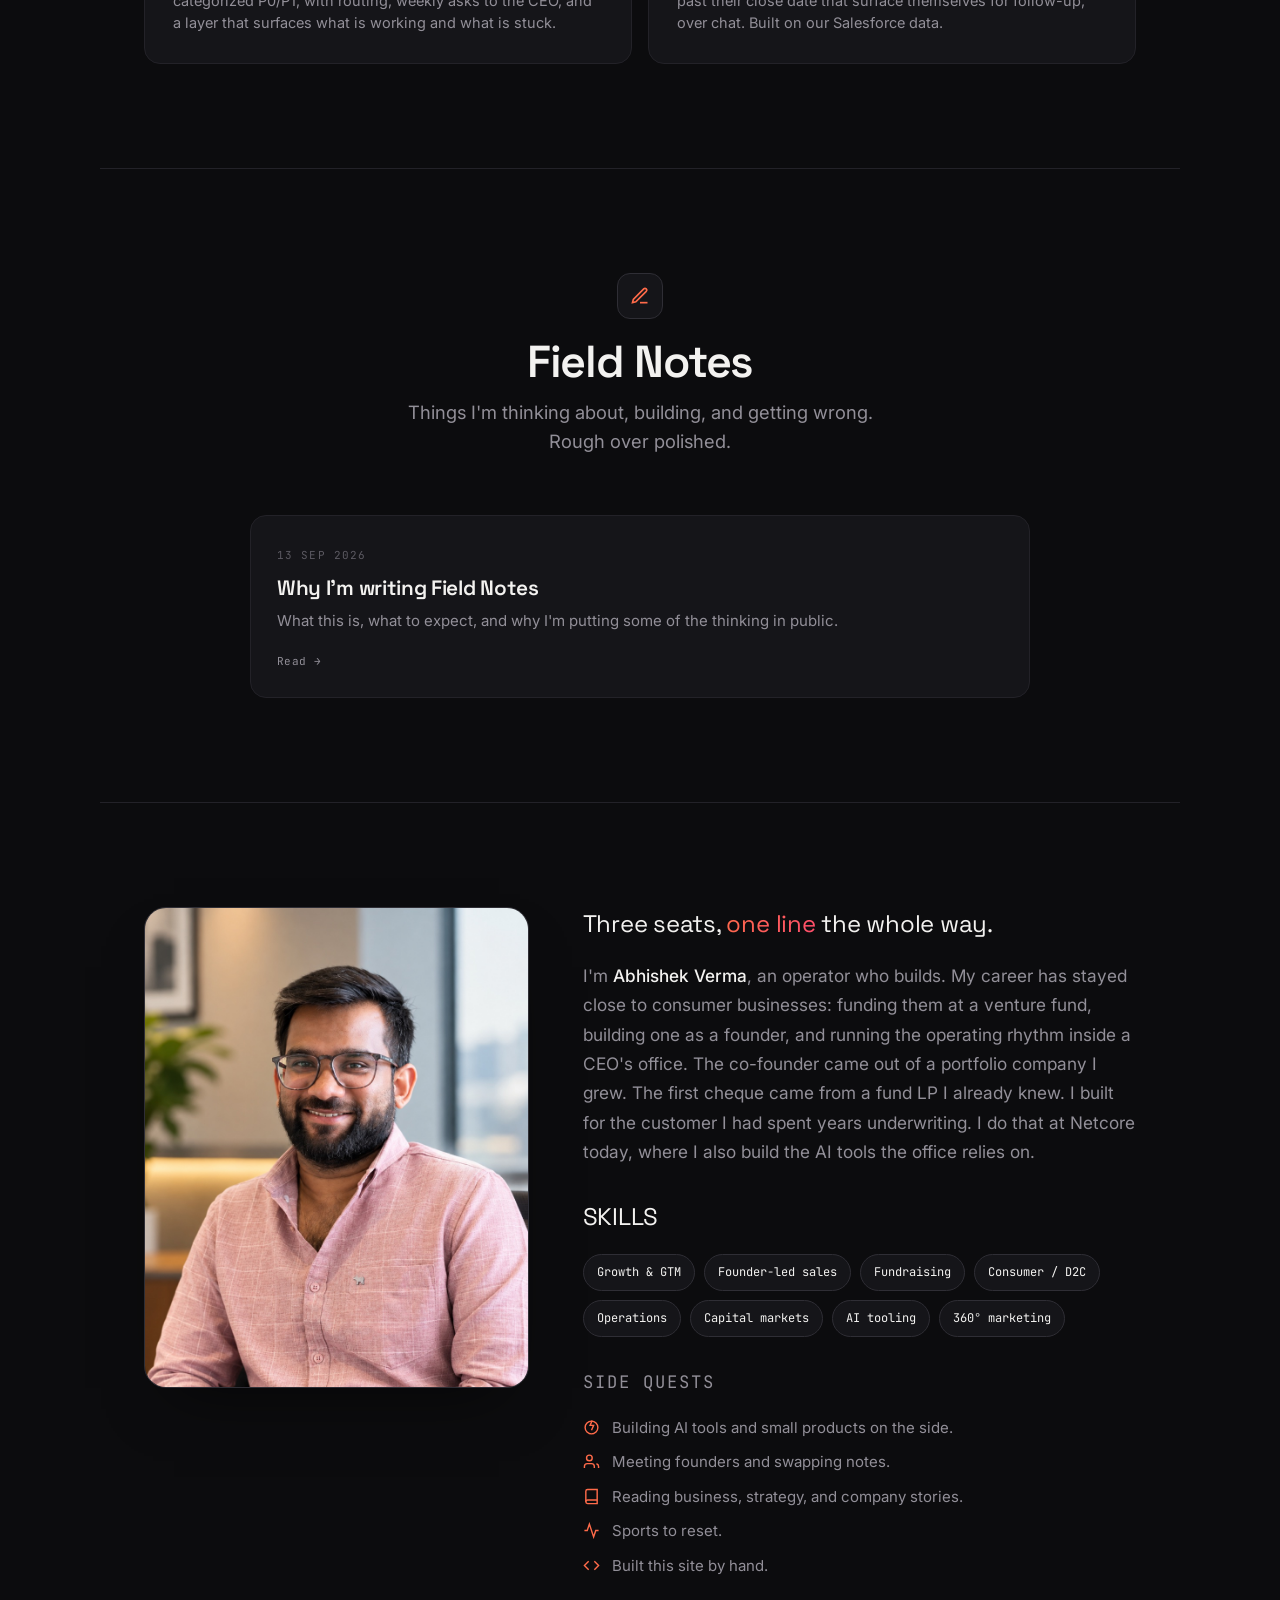
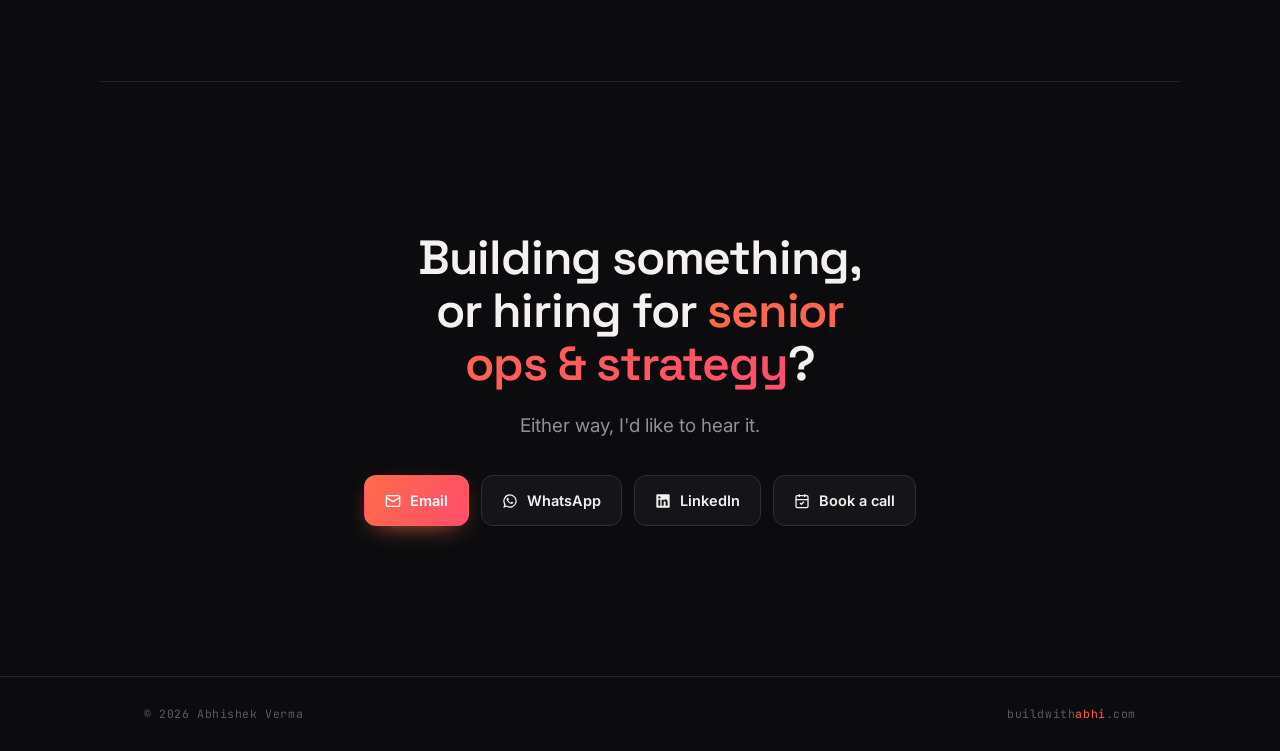
==== commit 6a7ee79b: "Add Field Notes blog: external css/js, notes section, first post Co-Authored-By: Claude Opus 4.8 <no" ====
--- a/index.html
+++ b/index.html
@@ -3,6 +3,7 @@
 <head>
 <meta charset="UTF-8" />
 <meta name="viewport" content="width=device-width, initial-scale=1.0" />
+<script>try{if(localStorage.getItem('bwa-theme')==='light')document.documentElement.setAttribute('data-theme','light');}catch(e){}</script>
 <title>Abhishek Verma</title>
 <meta name="description" content="Abhishek Verma. Investor, founder, operator. Chief of Staff, Netcore CEO's Office." />
 <link rel="icon" type="image/svg+xml" href="favicon.svg" />
@@ -12,283 +13,7 @@
 <link rel="preconnect" href="https://fonts.googleapis.com" />
 <link rel="preconnect" href="https://fonts.gstatic.com" crossorigin />
 <link href="https://fonts.googleapis.com/css2?family=Space+Grotesk:wght@400;500;600;700&family=Inter:wght@400;450;500;600&family=JetBrains+Mono:wght@400;500&display=swap" rel="stylesheet" />
-
-<style>
-/* ============================ TOKENS ============================ */
-:root{
-  --bg:#0C0C0E; --bg-2:#111114; --surface:#151519; --surface-2:#1B1B20;
-  --text:#F3F2F0; --muted:#928F98; --faint:#5C5A62;
-  --line:#232228; --line-2:#2F2E35;
-  --accent:#FF6B4A; --accent-2:#FF4D6D; --accent-ink:#FFFFFF;
-  --glow:rgba(255,107,74,.11);
-  --grad:linear-gradient(120deg,#FF6B4A,#FF4D6D);
-
-  --f-disp:'Space Grotesk',ui-sans-serif,system-ui,sans-serif;
-  --f-body:'Inter',ui-sans-serif,system-ui,sans-serif;
-  --f-mono:'JetBrains Mono',ui-monospace,'SF Mono',monospace;
-  --wrap:1080px;
-}
-[data-theme="light"]{
-  --bg:#FBFBFA; --bg-2:#F2F2F0; --surface:#FFFFFF; --surface-2:#F6F6F4;
-  --text:#161518; --muted:#67646C; --faint:#A6A3AC;
-  --line:#EBEAE7; --line-2:#DEDDD9;
-  --accent:#E5533A; --accent-2:#E23E5C; --accent-ink:#FFFFFF;
-  --glow:rgba(229,83,58,.09);
-  --grad:linear-gradient(120deg,#E5533A,#E23E5C);
-}
-
-*,*::before,*::after{box-sizing:border-box}
-html{scroll-behavior:smooth;-webkit-text-size-adjust:100%}
-body{margin:0;background:var(--bg);color:var(--text);
-  font-family:var(--f-body);font-size:17px;line-height:1.6;
-  -webkit-font-smoothing:antialiased;text-rendering:optimizeLegibility;
-  overflow-x:hidden;transition:background .4s,color .4s}
-a{color:inherit;text-decoration:none}
-img{max-width:100%;display:block}
-::selection{background:var(--accent);color:var(--accent-ink)}
-
-body::before{content:"";position:fixed;inset:0;z-index:0;pointer-events:none;
-  background:radial-gradient(65vw 45vw at 80% -15%,var(--glow),transparent 60%)}
-body::after{content:"";position:fixed;inset:0;z-index:0;pointer-events:none;opacity:.4;
-  background-image:url("data:image/svg+xml,%3Csvg xmlns='http://www.w3.org/2000/svg' width='160' height='160'%3E%3Cfilter id='n'%3E%3CfeTurbulence type='fractalNoise' baseFrequency='0.85' numOctaves='2'/%3E%3C/filter%3E%3Crect width='100%25' height='100%25' filter='url(%23n)' opacity='0.025'/%3E%3C/svg%3E");mix-blend-mode:overlay}
-main,header,footer{position:relative;z-index:1}
-
-.wrap{width:100%;max-width:var(--wrap);margin:0 auto;padding:0 clamp(24px,5vw,44px)}
-
-/* ============================ NAV ============================ */
-header.nav{position:sticky;top:0;z-index:60;
-  background:color-mix(in srgb,var(--bg) 72%,transparent);
-  backdrop-filter:saturate(150%) blur(12px);-webkit-backdrop-filter:saturate(150%) blur(12px)}
-.nav-in{max-width:var(--wrap);margin:0 auto;padding:18px clamp(22px,5vw,44px);
-  display:flex;align-items:center;justify-content:space-between;gap:20px}
-.brand{font-family:var(--f-disp);font-weight:600;font-size:15.5px;letter-spacing:-.01em;
-  display:flex;align-items:center;gap:9px}
-.brand .mk{width:20px;height:20px;border-radius:6px;background:var(--grad);flex:none;
-  box-shadow:0 0 16px -2px var(--accent)}
-.brand .a{background:var(--grad);-webkit-background-clip:text;background-clip:text;color:transparent}
-.nav-r{display:flex;align-items:center;gap:24px}
-.nav-links{display:none;gap:24px;font-family:var(--f-mono);font-size:12px;
-  letter-spacing:.08em;text-transform:uppercase}
-@media(min-width:720px){.nav-links{display:flex}}
-.nav-links a{color:var(--muted);transition:color .2s}
-.nav-links a:hover{color:var(--text)}
-.toggle{appearance:none;background:transparent;border:0;color:var(--muted);cursor:pointer;
-  padding:4px;display:grid;place-items:center;transition:color .2s}
-.toggle:hover{color:var(--accent)}
-.toggle svg{width:16px;height:16px}
-
-/* ============================ BUTTONS ============================ */
-.btn{font-weight:600;font-size:14.5px;padding:13px 20px;border-radius:12px;cursor:pointer;
-  display:inline-flex;align-items:center;gap:9px;transition:transform .2s,box-shadow .25s,border-color .2s,color .2s,background .2s}
-.btn:hover{transform:translateY(-2px)}
-.btn svg{width:16px;height:16px}
-.btn-primary{background:var(--grad);color:var(--accent-ink);border:1px solid transparent;
-  box-shadow:0 8px 26px -12px var(--accent)}
-.btn-primary:hover{box-shadow:0 14px 34px -12px var(--accent)}
-.btn-ghost{background:var(--surface);color:var(--text);border:1px solid var(--line-2)}
-.btn-ghost:hover{border-color:var(--accent);color:var(--accent)}
-
-/* ============================ HERO ============================ */
-.hero{padding-top:clamp(48px,9vw,92px);padding-bottom:clamp(44px,7vw,76px)}
-.hero-grid{display:grid;gap:clamp(34px,6vw,68px);grid-template-columns:1fr;align-items:center}
-@media(min-width:820px){.hero-grid{grid-template-columns:1.25fr .75fr}}
-.hero .eyebrow{font-family:var(--f-mono);font-size:12px;letter-spacing:.14em;text-transform:uppercase;
-  color:var(--muted);margin:0 0 22px;display:flex;align-items:center;gap:10px}
-.hero .eyebrow .dot{width:7px;height:7px;border-radius:50%;background:var(--accent)}
-.hero h1{font-family:var(--f-disp);font-weight:700;
-  font-size:clamp(2.8rem,8vw,4.7rem);line-height:.98;letter-spacing:-.03em;margin:0 0 12px}
-.hero h1 .g{background:var(--grad);-webkit-background-clip:text;background-clip:text;color:transparent}
-.hero .tagline{font-family:var(--f-disp);font-weight:500;font-size:clamp(1.2rem,3vw,1.6rem);
-  color:var(--muted);letter-spacing:-.01em;margin:0 0 26px}
-.hero .bio{font-size:clamp(1.02rem,2.2vw,1.15rem);line-height:1.62;color:var(--muted);
-  max-width:520px;margin:0 0 24px}
-.hero .bio b{color:var(--text);font-weight:450}
-.meta-row{display:flex;flex-wrap:wrap;gap:10px 18px;margin:0 0 32px;
-  font-family:var(--f-mono);font-size:12px;color:var(--muted)}
-.meta-row .m{display:inline-flex;align-items:center;gap:7px}
-.meta-row .m svg{width:14px;height:14px;color:var(--accent)}
-.hero-btns{display:flex;flex-wrap:wrap;gap:12px}
-/* portrait */
-.portrait{position:relative;aspect-ratio:4/5;border-radius:22px;overflow:hidden;
-  border:1px solid var(--line-2);background:var(--surface-2);
-  max-width:340px;margin:0 auto;width:100%;box-shadow:0 30px 60px -30px rgba(0,0,0,.6)}
-.portrait img{position:absolute;inset:0;z-index:2;width:100%;height:100%;object-fit:cover;object-position:center 18%}
-.portrait .mono{position:absolute;inset:0;z-index:1;display:grid;place-items:center;
-  font-family:var(--f-disp);font-weight:700;font-size:5rem;letter-spacing:-.03em;
-  color:color-mix(in srgb,var(--accent) 60%,var(--text));
-  background:radial-gradient(120% 100% at 20% 10%,color-mix(in srgb,var(--accent) 22%,transparent),transparent 60%)}
-
-/* ============================ SECTION ============================ */
-section.block{padding-top:clamp(64px,9vw,104px);padding-bottom:clamp(64px,9vw,104px);border-top:1px solid var(--line)}
-.sec-top{text-align:center;margin:0 0 clamp(42px,6vw,58px)}
-.sec-ic{width:46px;height:46px;border-radius:13px;display:grid;place-items:center;margin:0 auto 18px;
-  background:var(--surface);border:1px solid var(--line-2);color:var(--accent)}
-.sec-ic svg{width:20px;height:20px}
-.sec-top h2{font-family:var(--f-disp);font-weight:600;letter-spacing:-.025em;line-height:1.1;
-  font-size:clamp(1.9rem,4.6vw,2.8rem);margin:0 0 12px}
-.sec-top p{color:var(--muted);font-size:clamp(1rem,2.2vw,1.15rem);margin:0 auto;max-width:520px}
-
-/* ---------- LOGO CHIP ---------- */
-.logo{width:46px;height:46px;border-radius:12px;flex:none;position:relative;overflow:hidden;
-  background:#fff;border:1px solid var(--line-2);display:grid;place-items:center}
-.logo img{width:100%;height:100%;object-fit:contain;padding:8px}
-.logo .lm{display:none;font-family:var(--f-disp);font-weight:700;font-size:1.05rem;
-  color:var(--accent-ink);width:100%;height:100%;place-items:center;background:var(--grad)}
-.logo.nologo img{display:none}
-.logo.nologo{background:transparent;border:0}
-.logo.nologo .lm{display:grid}
-.logo--navy{background:#1b2748;border-color:#1b2748}
-.logo--navy img{padding:6px}
-.logo--dark{background:#191922;border-color:#2a2a33}
-.logo--dark img{padding:7px}
-.logo--green{background:#2b3e1e;border-color:#2b3e1e}
-.logo--green img{padding:7px}
-a.logo{cursor:pointer;transition:transform .2s,box-shadow .25s}
-a.logo:hover{transform:translateY(-2px);box-shadow:0 6px 16px -8px rgba(0,0,0,.6)}
-
-/* ---------- EXPERIENCE ---------- */
-.exp-list{display:flex;flex-direction:column;gap:14px}
-.exp-card{display:flex;align-items:center;gap:18px;padding:22px 24px;border-radius:16px;
-  background:var(--surface);border:1px solid var(--line);transition:transform .25s,border-color .25s}
-.exp-card:hover{transform:translateY(-3px);border-color:var(--line-2)}
-.exp-card.current{background:linear-gradient(180deg,color-mix(in srgb,var(--accent) 9%,var(--surface)),var(--surface));
-  border-color:color-mix(in srgb,var(--accent) 38%,var(--line-2))}
-.exp-body{flex:1;min-width:0}
-.exp-title{font-family:var(--f-disp);font-weight:600;font-size:1.15rem;letter-spacing:-.015em;
-  margin:0 0 5px;display:flex;align-items:center;gap:10px;flex-wrap:wrap}
-.badge{font-family:var(--f-mono);font-size:9.5px;letter-spacing:.09em;text-transform:uppercase;
-  color:var(--accent-ink);background:var(--grad);padding:3px 9px;border-radius:999px}
-.exp-desc{color:var(--muted);font-size:15px;line-height:1.5;margin:0}
-
-/* ---------- COMPANIES ---------- */
-.co-sub{font-family:var(--f-mono);font-size:11.5px;letter-spacing:.12em;text-transform:uppercase;
-  color:var(--faint);margin:38px 0 16px;display:flex;align-items:center;gap:12px}
-.co-sub::after{content:"";flex:1;height:1px;background:var(--line)}
-.co-sub:first-of-type{margin-top:0}
-.co-grid{display:grid;gap:14px;grid-template-columns:1fr}
-@media(min-width:600px){.co-grid{grid-template-columns:1fr 1fr}}
-@media(min-width:920px){.co-grid{grid-template-columns:1fr 1fr 1fr}}
-.co-card{position:relative;display:block;padding:22px;border-radius:16px;background:var(--surface);
-  border:1px solid var(--line);transition:transform .25s,border-color .25s}
-.co-card:hover{transform:translateY(-3px);border-color:color-mix(in srgb,var(--accent) 38%,var(--line-2))}
-.co-stage{position:absolute;top:18px;right:18px;font-family:var(--f-mono);font-size:9.5px;
-  letter-spacing:.08em;text-transform:uppercase;color:var(--muted);background:var(--surface-2);
-  border:1px solid var(--line-2);padding:4px 9px;border-radius:999px;white-space:nowrap}
-.co-head{display:flex;align-items:center;gap:14px;margin-bottom:14px;padding-right:64px}
-.co-name{font-family:var(--f-disp);font-weight:600;font-size:1.1rem;letter-spacing:-.01em}
-.co-desc{color:var(--muted);font-size:14.5px;line-height:1.5;margin:0 0 16px;min-height:3em}
-.co-foot{display:flex;align-items:center;justify-content:space-between;gap:8px 10px;flex-wrap:wrap}
-.tags{display:flex;gap:6px;flex-wrap:wrap;align-items:center}
-.tagchip{font-family:var(--f-mono);font-size:9.5px;letter-spacing:.08em;text-transform:uppercase;
-  color:var(--accent);border:1px solid color-mix(in srgb,var(--accent) 32%,transparent);
-  padding:4px 9px;border-radius:999px}
-.tagchip.alt{color:var(--muted);border-color:var(--line-2)}
-.co-link{font-family:var(--f-mono);font-size:11px;color:var(--muted);display:inline-flex;align-items:center;gap:5px}
-.co-card:hover .co-link{color:var(--accent)}
-
-/* ---------- BUILDING ---------- */
-.build-grid{display:grid;gap:16px;grid-template-columns:1fr}
-@media(min-width:720px){.build-grid{grid-template-columns:1fr 1fr}}
-.build-card{padding:28px;border-radius:16px;background:var(--surface);border:1px solid var(--line);
-  transition:transform .25s,border-color .25s}
-.build-card:hover{transform:translateY(-3px);border-color:var(--line-2)}
-.build-ic{width:42px;height:42px;border-radius:12px;display:grid;place-items:center;margin-bottom:16px;
-  background:color-mix(in srgb,var(--accent) 12%,var(--surface-2));color:var(--accent);
-  border:1px solid color-mix(in srgb,var(--accent) 24%,transparent)}
-.build-ic svg{width:20px;height:20px}
-.build-card .lbl{font-family:var(--f-mono);font-size:10.5px;letter-spacing:.1em;text-transform:uppercase;
-  color:var(--accent);margin:0 0 8px}
-.build-card h3{font-family:var(--f-disp);font-weight:600;font-size:1.18rem;letter-spacing:-.015em;margin:0 0 10px}
-.build-card p{margin:0;color:var(--muted);font-size:14.5px;line-height:1.55}
-
-/* ---------- ABOUT ---------- */
-.about-grid{display:grid;gap:clamp(30px,5vw,54px);grid-template-columns:1fr;align-items:start}
-@media(min-width:820px){.about-grid{grid-template-columns:.82fr 1.18fr}}
-.about-photo{position:relative;aspect-ratio:4/5;border-radius:22px;overflow:hidden;
-  border:1px solid var(--line-2);background:var(--surface-2);
-  box-shadow:0 30px 60px -30px rgba(0,0,0,.6)}
-.about-photo img{position:absolute;inset:0;z-index:2;width:100%;height:100%;object-fit:cover;object-position:center 28%}
-.about-photo .mono{position:absolute;inset:0;z-index:1;display:grid;place-items:center;font-family:var(--f-disp);
-  font-weight:700;font-size:4.5rem;color:color-mix(in srgb,var(--accent) 55%,var(--text))}
-.about-copy p{font-size:1.08rem;line-height:1.7;color:var(--muted);margin:0 0 20px}
-.about-copy p:first-child{font-family:var(--f-disp);font-weight:400;font-size:clamp(1.2rem,2.6vw,1.5rem);
-  line-height:1.4;color:var(--text);letter-spacing:-.01em}
-.about-copy p b{color:var(--text);font-weight:500}
-.about-copy .g{background:var(--grad);-webkit-background-clip:text;background-clip:text;color:transparent}
-.detail{margin-top:34px}
-.detail-h{font-family:var(--f-mono);font-size:11px;letter-spacing:.12em;text-transform:uppercase;
-  color:var(--faint);margin:0 0 14px}
-.chips{display:flex;flex-wrap:wrap;gap:9px;margin:0 0 30px}
-.chip{font-family:var(--f-mono);font-size:12px;color:var(--text);background:var(--surface);
-  border:1px solid var(--line-2);padding:8px 13px;border-radius:999px}
-.quests{list-style:none;margin:0;padding:0;display:grid;gap:12px}
-.quests li{display:flex;align-items:flex-start;gap:12px;color:var(--muted);font-size:15px;line-height:1.5}
-.quests li svg{width:17px;height:17px;color:var(--accent);flex:none;margin-top:2px}
-
-/* ---------- CONTACT ---------- */
-.contact{padding-top:clamp(84px,13vw,150px);padding-bottom:clamp(84px,13vw,150px);border-top:1px solid var(--line);text-align:center}
-.contact h2{font-family:var(--f-disp);font-weight:600;letter-spacing:-.025em;line-height:1.1;
-  font-size:clamp(1.9rem,5.2vw,3rem);margin:0 auto 20px;max-width:15ch}
-.contact h2 .g{background:var(--grad);-webkit-background-clip:text;background-clip:text;color:transparent}
-.contact p{color:var(--muted);font-size:clamp(1.02rem,2.2vw,1.18rem);max-width:460px;margin:0 auto 34px}
-.contact-btns{display:flex;flex-wrap:wrap;gap:12px;justify-content:center}
-
-/* ---------- FOOTER ---------- */
-footer{border-top:1px solid var(--line);padding:28px 0}
-.foot-in{max-width:var(--wrap);margin:0 auto;padding:0 clamp(22px,5vw,44px);
-  display:flex;flex-wrap:wrap;gap:12px;justify-content:space-between;align-items:center;
-  font-family:var(--f-mono);font-size:11.5px;letter-spacing:.05em;color:var(--faint)}
-.foot-in .g{background:var(--grad);-webkit-background-clip:text;background-clip:text;color:transparent}
-
-/* ---------- MOTION ---------- */
-.reveal{opacity:0;transform:translateY(20px);
-  transition:opacity .7s cubic-bezier(.2,.7,.2,1),transform .7s cubic-bezier(.2,.7,.2,1)}
-.reveal.in{opacity:1;transform:none}
-@media(prefers-reduced-motion:reduce){.reveal{opacity:1;transform:none;transition:none}html{scroll-behavior:auto}}
-
-/* ============================ RESPONSIVE / MOBILE ============================ */
-h1,h2,h3,p,.co-name,.exp-title,.tagline{overflow-wrap:break-word}
-@media(max-width:640px){
-  .wrap,.foot-in{padding-left:32px;padding-right:32px}
-  .nav-in{padding:14px 32px;gap:12px}
-  .toggle{padding:9px;margin:-5px -9px -5px 0}          /* larger tap target */
-  .hero{padding-top:38px;padding-bottom:44px}
-  .hero-grid{gap:34px}
-  .hero .eyebrow{font-size:10.5px;letter-spacing:.1em;margin-bottom:18px}
-  .hero .tagline{margin-bottom:22px}
-  .hero-btns{gap:10px}
-  .hero-btns .btn{flex:1 1 44%;justify-content:center}
-  .portrait{max-width:320px}
-  section.block{padding-top:54px;padding-bottom:54px}
-  .sec-top{margin-bottom:34px}
-  .sec-ic{width:42px;height:42px;margin-bottom:14px}
-  .exp-card{padding:18px;gap:14px}
-  .exp-title{font-size:1.05rem}
-  .exp-desc{font-size:14.5px}
-  .co-card{padding:20px}
-  .co-head{padding-right:56px}
-  .co-stage{top:16px;right:16px}
-  .build-card{padding:22px}
-  .about-photo{max-width:340px;margin:0 auto}
-  .detail{margin-top:28px}
-  .contact{padding-top:74px;padding-bottom:74px}
-  .contact-btns{flex-direction:column;align-items:stretch}
-  .contact-btns .btn{justify-content:center}
-  .foot-in{justify-content:center;text-align:center;gap:6px}
-}
-@media(max-width:380px){
-  .wrap,.foot-in{padding-left:24px;padding-right:24px}
-  .nav-in{padding-left:24px;padding-right:24px}
-  .hero h1{font-size:2.5rem;letter-spacing:-.02em}
-  .hero .eyebrow{font-size:9.5px;letter-spacing:.07em}
-  .brand{font-size:14px}
-  .brand .mk{width:18px;height:18px}
-  .exp-card{padding:16px;gap:12px}
-  .logo{width:42px;height:42px}
-  .co-card{padding:18px}
-  .chip{font-size:11px;padding:7px 11px}
-}
-</style>
+<link rel="stylesheet" href="style.css" />
 </head>
 <body>
 
@@ -300,6 +25,7 @@
       <nav class="nav-links">
         <a href="#experience">Experience</a>
         <a href="#companies">Portfolio</a>
+        <a href="#notes">Writing</a>
         <a href="#about">About</a>
         <a href="#contact">Contact</a>
       </nav>
@@ -473,6 +199,25 @@
     </div>
   </section>
 
+  <!-- ===================== FIELD NOTES ===================== -->
+  <section class="block wrap" id="notes">
+    <div class="sec-top">
+      <div class="sec-ic"><svg viewBox="0 0 24 24" fill="none" stroke="currentColor" stroke-width="2"><path d="M12 20h9"/><path d="M16.5 3.5a2.1 2.1 0 0 1 3 3L7 19l-4 1 1-4 12.5-12.5z"/></svg></div>
+      <h2>Field Notes</h2>
+      <p>Things I'm thinking about, building, and getting wrong. Rough over polished.</p>
+    </div>
+
+    <div class="notes-list">
+      <!-- Newest post first. To add a post: copy notes/why-field-notes.html to a new file and add a card here. -->
+      <a class="note-card reveal" href="notes/why-field-notes.html">
+        <span class="note-date">13 Sep 2026</span>
+        <h3 class="note-title">Why I'm writing Field Notes</h3>
+        <p class="note-excerpt">What this is, what to expect, and why I'm putting some of the thinking in public.</p>
+        <span class="note-more">Read →</span>
+      </a>
+    </div>
+  </section>
+
   <!-- ===================== ABOUT ===================== -->
   <section class="block wrap" id="about">
     <div class="about-grid">
@@ -542,36 +287,6 @@
   </div>
 </footer>
 
-<script>
-/* logos: clearbit with lettermark fallback */
-(function(){
-  document.querySelectorAll('.logo[data-domain]').forEach(function(el){
-    var img=new Image(); img.alt='';
-    img.src='https://logo.clearbit.com/'+el.dataset.domain;
-    var lm=document.createElement('span'); lm.className='lm'; lm.textContent=el.dataset.lm||'';
-    el.appendChild(img); el.appendChild(lm);
-    img.onerror=function(){el.classList.add('nologo')};
-  });
-  document.querySelectorAll('.logo.nologo[data-lm]').forEach(function(el){
-    if(!el.querySelector('.lm')){var lm=document.createElement('span');lm.className='lm';lm.textContent=el.dataset.lm||'';el.appendChild(lm);}
-  });
-})();
-/* theme */
-(function(){
-  var root=document.documentElement,btn=document.getElementById('themeToggle'),icon=document.getElementById('tIcon');
-  var sun='<circle cx="12" cy="12" r="4"/><path d="M12 2v2M12 20v2M4.9 4.9l1.4 1.4M17.7 17.7l1.4 1.4M2 12h2M20 12h2M4.9 19.1l1.4-1.4M17.7 6.3l1.4-1.4"/>';
-  var moon='<path d="M21 12.8A9 9 0 1 1 11.2 3a7 7 0 0 0 9.8 9.8z"/>';
-  var s=null;try{s=localStorage.getItem('bwa-theme')}catch(e){}
-  set(s==='light'?'light':'dark');
-  function set(m){root.setAttribute('data-theme',m);icon.innerHTML=(m==='dark'?moon:sun)}
-  btn.addEventListener('click',function(){var n=root.getAttribute('data-theme')==='dark'?'light':'dark';set(n);try{localStorage.setItem('bwa-theme',n)}catch(e){}});
-})();
-/* reveal */
-(function(){var els=document.querySelectorAll('.reveal');
-  if(!('IntersectionObserver' in window)){els.forEach(function(e){e.classList.add('in')});return;}
-  var io=new IntersectionObserver(function(en){en.forEach(function(e){if(e.isIntersecting){e.target.classList.add('in');io.unobserve(e.target);}});},{threshold:.14,rootMargin:'0px 0px -8% 0px'});
-  els.forEach(function(e){io.observe(e)});})();
-document.getElementById('yr').textContent=new Date().getFullYear();
-</script>
+<script src="script.js"></script>
 </body>
 </html>
--- a/style.css
+++ b/style.css
@@ -0,0 +1,319 @@
+/* ============================ TOKENS ============================ */
+:root{
+  --bg:#0C0C0E; --bg-2:#111114; --surface:#151519; --surface-2:#1B1B20;
+  --text:#F3F2F0; --muted:#928F98; --faint:#5C5A62;
+  --line:#232228; --line-2:#2F2E35;
+  --accent:#FF6B4A; --accent-2:#FF4D6D; --accent-ink:#FFFFFF;
+  --glow:rgba(255,107,74,.11);
+  --grad:linear-gradient(120deg,#FF6B4A,#FF4D6D);
+
+  --f-disp:'Space Grotesk',ui-sans-serif,system-ui,sans-serif;
+  --f-body:'Inter',ui-sans-serif,system-ui,sans-serif;
+  --f-mono:'JetBrains Mono',ui-monospace,'SF Mono',monospace;
+  --wrap:1080px;
+}
+[data-theme="light"]{
+  --bg:#FBFBFA; --bg-2:#F2F2F0; --surface:#FFFFFF; --surface-2:#F6F6F4;
+  --text:#161518; --muted:#67646C; --faint:#A6A3AC;
+  --line:#EBEAE7; --line-2:#DEDDD9;
+  --accent:#E5533A; --accent-2:#E23E5C; --accent-ink:#FFFFFF;
+  --glow:rgba(229,83,58,.09);
+  --grad:linear-gradient(120deg,#E5533A,#E23E5C);
+}
+
+*,*::before,*::after{box-sizing:border-box}
+html{scroll-behavior:smooth;-webkit-text-size-adjust:100%}
+body{margin:0;background:var(--bg);color:var(--text);
+  font-family:var(--f-body);font-size:17px;line-height:1.6;
+  -webkit-font-smoothing:antialiased;text-rendering:optimizeLegibility;
+  overflow-x:hidden;transition:background .4s,color .4s}
+a{color:inherit;text-decoration:none}
+img{max-width:100%;display:block}
+::selection{background:var(--accent);color:var(--accent-ink)}
+
+body::before{content:"";position:fixed;inset:0;z-index:0;pointer-events:none;
+  background:radial-gradient(65vw 45vw at 80% -15%,var(--glow),transparent 60%)}
+body::after{content:"";position:fixed;inset:0;z-index:0;pointer-events:none;opacity:.4;
+  background-image:url("data:image/svg+xml,%3Csvg xmlns='http://www.w3.org/2000/svg' width='160' height='160'%3E%3Cfilter id='n'%3E%3CfeTurbulence type='fractalNoise' baseFrequency='0.85' numOctaves='2'/%3E%3C/filter%3E%3Crect width='100%25' height='100%25' filter='url(%23n)' opacity='0.025'/%3E%3C/svg%3E");mix-blend-mode:overlay}
+main,header,footer{position:relative;z-index:1}
+
+.wrap{width:100%;max-width:var(--wrap);margin:0 auto;padding:0 clamp(24px,5vw,44px)}
+
+/* ============================ NAV ============================ */
+header.nav{position:sticky;top:0;z-index:60;
+  background:color-mix(in srgb,var(--bg) 72%,transparent);
+  backdrop-filter:saturate(150%) blur(12px);-webkit-backdrop-filter:saturate(150%) blur(12px)}
+.nav-in{max-width:var(--wrap);margin:0 auto;padding:18px clamp(22px,5vw,44px);
+  display:flex;align-items:center;justify-content:space-between;gap:20px}
+.brand{font-family:var(--f-disp);font-weight:600;font-size:15.5px;letter-spacing:-.01em;
+  display:flex;align-items:center;gap:9px}
+.brand .mk{width:20px;height:20px;border-radius:6px;background:var(--grad);flex:none;
+  box-shadow:0 0 16px -2px var(--accent)}
+.brand .a{background:var(--grad);-webkit-background-clip:text;background-clip:text;color:transparent}
+.nav-r{display:flex;align-items:center;gap:24px}
+.nav-links{display:none;gap:24px;font-family:var(--f-mono);font-size:12px;
+  letter-spacing:.08em;text-transform:uppercase}
+@media(min-width:760px){.nav-links{display:flex}}
+.nav-links a{color:var(--muted);transition:color .2s}
+.nav-links a:hover{color:var(--text)}
+.toggle{appearance:none;background:transparent;border:0;color:var(--muted);cursor:pointer;
+  padding:4px;display:grid;place-items:center;transition:color .2s}
+.toggle:hover{color:var(--accent)}
+.toggle svg{width:16px;height:16px}
+
+/* ============================ BUTTONS ============================ */
+.btn{font-weight:600;font-size:14.5px;padding:13px 20px;border-radius:12px;cursor:pointer;
+  display:inline-flex;align-items:center;gap:9px;transition:transform .2s,box-shadow .25s,border-color .2s,color .2s,background .2s}
+.btn:hover{transform:translateY(-2px)}
+.btn svg{width:16px;height:16px}
+.btn-primary{background:var(--grad);color:var(--accent-ink);border:1px solid transparent;
+  box-shadow:0 8px 26px -12px var(--accent)}
+.btn-primary:hover{box-shadow:0 14px 34px -12px var(--accent)}
+.btn-ghost{background:var(--surface);color:var(--text);border:1px solid var(--line-2)}
+.btn-ghost:hover{border-color:var(--accent);color:var(--accent)}
+
+/* ============================ HERO ============================ */
+.hero{padding-top:clamp(48px,9vw,92px);padding-bottom:clamp(44px,7vw,76px)}
+.hero-grid{display:grid;gap:clamp(34px,6vw,68px);grid-template-columns:1fr;align-items:center}
+@media(min-width:820px){.hero-grid{grid-template-columns:1.25fr .75fr}}
+.hero .eyebrow{font-family:var(--f-mono);font-size:12px;letter-spacing:.14em;text-transform:uppercase;
+  color:var(--muted);margin:0 0 22px;display:flex;align-items:center;gap:10px}
+.hero .eyebrow .dot{width:7px;height:7px;border-radius:50%;background:var(--accent)}
+.hero h1{font-family:var(--f-disp);font-weight:700;
+  font-size:clamp(2.8rem,8vw,4.7rem);line-height:.98;letter-spacing:-.03em;margin:0 0 12px}
+.hero h1 .g{background:var(--grad);-webkit-background-clip:text;background-clip:text;color:transparent}
+.hero .tagline{font-family:var(--f-disp);font-weight:500;font-size:clamp(1.2rem,3vw,1.6rem);
+  color:var(--muted);letter-spacing:-.01em;margin:0 0 26px}
+.hero .bio{font-size:clamp(1.02rem,2.2vw,1.15rem);line-height:1.62;color:var(--muted);
+  max-width:520px;margin:0 0 24px}
+.hero .bio b{color:var(--text);font-weight:450}
+.meta-row{display:flex;flex-wrap:wrap;gap:10px 18px;margin:0 0 32px;
+  font-family:var(--f-mono);font-size:12px;color:var(--muted)}
+.meta-row .m{display:inline-flex;align-items:center;gap:7px}
+.meta-row .m svg{width:14px;height:14px;color:var(--accent)}
+.hero-btns{display:flex;flex-wrap:wrap;gap:12px}
+/* portrait */
+.portrait{position:relative;aspect-ratio:4/5;border-radius:22px;overflow:hidden;
+  border:1px solid var(--line-2);background:var(--surface-2);
+  max-width:340px;margin:0 auto;width:100%;box-shadow:0 30px 60px -30px rgba(0,0,0,.6)}
+.portrait img{position:absolute;inset:0;z-index:2;width:100%;height:100%;object-fit:cover;object-position:center 18%}
+.portrait .mono{position:absolute;inset:0;z-index:1;display:grid;place-items:center;
+  font-family:var(--f-disp);font-weight:700;font-size:5rem;letter-spacing:-.03em;
+  color:color-mix(in srgb,var(--accent) 60%,var(--text));
+  background:radial-gradient(120% 100% at 20% 10%,color-mix(in srgb,var(--accent) 22%,transparent),transparent 60%)}
+
+/* ============================ SECTION ============================ */
+section.block{padding-top:clamp(64px,9vw,104px);padding-bottom:clamp(64px,9vw,104px);border-top:1px solid var(--line)}
+.sec-top{text-align:center;margin:0 0 clamp(42px,6vw,58px)}
+.sec-ic{width:46px;height:46px;border-radius:13px;display:grid;place-items:center;margin:0 auto 18px;
+  background:var(--surface);border:1px solid var(--line-2);color:var(--accent)}
+.sec-ic svg{width:20px;height:20px}
+.sec-top h2{font-family:var(--f-disp);font-weight:600;letter-spacing:-.025em;line-height:1.1;
+  font-size:clamp(1.9rem,4.6vw,2.8rem);margin:0 0 12px}
+.sec-top p{color:var(--muted);font-size:clamp(1rem,2.2vw,1.15rem);margin:0 auto;max-width:520px}
+
+/* ---------- LOGO CHIP ---------- */
+.logo{width:46px;height:46px;border-radius:12px;flex:none;position:relative;overflow:hidden;
+  background:#fff;border:1px solid var(--line-2);display:grid;place-items:center}
+.logo img{width:100%;height:100%;object-fit:contain;padding:8px}
+.logo--navy{background:#1b2748;border-color:#1b2748}
+.logo--navy img{padding:6px}
+.logo--dark{background:#191922;border-color:#2a2a33}
+.logo--dark img{padding:7px}
+.logo--green{background:#2b3e1e;border-color:#2b3e1e}
+.logo--green img{padding:7px}
+a.logo{cursor:pointer;transition:transform .2s,box-shadow .25s}
+a.logo:hover{transform:translateY(-2px);box-shadow:0 6px 16px -8px rgba(0,0,0,.6)}
+
+/* ---------- EXPERIENCE ---------- */
+.exp-list{display:flex;flex-direction:column;gap:14px}
+.exp-card{display:flex;align-items:center;gap:18px;padding:22px 24px;border-radius:16px;
+  background:var(--surface);border:1px solid var(--line);transition:transform .25s,border-color .25s}
+.exp-card:hover{transform:translateY(-3px);border-color:var(--line-2)}
+.exp-card.current{background:linear-gradient(180deg,color-mix(in srgb,var(--accent) 9%,var(--surface)),var(--surface));
+  border-color:color-mix(in srgb,var(--accent) 38%,var(--line-2))}
+.exp-body{flex:1;min-width:0}
+.exp-title{font-family:var(--f-disp);font-weight:600;font-size:1.15rem;letter-spacing:-.015em;
+  margin:0 0 5px;display:flex;align-items:center;gap:10px;flex-wrap:wrap}
+.badge{font-family:var(--f-mono);font-size:9.5px;letter-spacing:.09em;text-transform:uppercase;
+  color:var(--accent-ink);background:var(--grad);padding:3px 9px;border-radius:999px}
+.exp-desc{color:var(--muted);font-size:15px;line-height:1.5;margin:0}
+
+/* ---------- COMPANIES ---------- */
+.co-sub{font-family:var(--f-mono);font-size:11.5px;letter-spacing:.12em;text-transform:uppercase;
+  color:var(--faint);margin:38px 0 16px;display:flex;align-items:center;gap:12px}
+.co-sub::after{content:"";flex:1;height:1px;background:var(--line)}
+.co-sub:first-of-type{margin-top:0}
+.co-grid{display:grid;gap:14px;grid-template-columns:1fr}
+@media(min-width:600px){.co-grid{grid-template-columns:1fr 1fr}}
+@media(min-width:920px){.co-grid{grid-template-columns:1fr 1fr 1fr}}
+.co-card{position:relative;display:block;padding:22px;border-radius:16px;background:var(--surface);
+  border:1px solid var(--line);transition:transform .25s,border-color .25s}
+.co-card:hover{transform:translateY(-3px);border-color:color-mix(in srgb,var(--accent) 38%,var(--line-2))}
+.co-stage{position:absolute;top:18px;right:18px;font-family:var(--f-mono);font-size:9.5px;
+  letter-spacing:.08em;text-transform:uppercase;color:var(--muted);background:var(--surface-2);
+  border:1px solid var(--line-2);padding:4px 9px;border-radius:999px;white-space:nowrap}
+.co-head{display:flex;align-items:center;gap:14px;margin-bottom:14px;padding-right:64px}
+.co-name{font-family:var(--f-disp);font-weight:600;font-size:1.1rem;letter-spacing:-.01em}
+.co-desc{color:var(--muted);font-size:14.5px;line-height:1.5;margin:0 0 16px;min-height:3em}
+.co-foot{display:flex;align-items:center;justify-content:space-between;gap:8px 10px;flex-wrap:wrap}
+.tags{display:flex;gap:6px;flex-wrap:wrap;align-items:center}
+.tagchip{font-family:var(--f-mono);font-size:9.5px;letter-spacing:.08em;text-transform:uppercase;
+  color:var(--accent);border:1px solid color-mix(in srgb,var(--accent) 32%,transparent);
+  padding:4px 9px;border-radius:999px}
+.tagchip.alt{color:var(--muted);border-color:var(--line-2)}
+.co-link{font-family:var(--f-mono);font-size:11px;color:var(--muted);display:inline-flex;align-items:center;gap:5px}
+.co-card:hover .co-link{color:var(--accent)}
+
+/* ---------- BUILDING ---------- */
+.build-grid{display:grid;gap:16px;grid-template-columns:1fr}
+@media(min-width:720px){.build-grid{grid-template-columns:1fr 1fr}}
+.build-card{padding:28px;border-radius:16px;background:var(--surface);border:1px solid var(--line);
+  transition:transform .25s,border-color .25s}
+.build-card:hover{transform:translateY(-3px);border-color:var(--line-2)}
+.build-ic{width:42px;height:42px;border-radius:12px;display:grid;place-items:center;margin-bottom:16px;
+  background:color-mix(in srgb,var(--accent) 12%,var(--surface-2));color:var(--accent);
+  border:1px solid color-mix(in srgb,var(--accent) 24%,transparent)}
+.build-ic svg{width:20px;height:20px}
+.build-card .lbl{font-family:var(--f-mono);font-size:10.5px;letter-spacing:.1em;text-transform:uppercase;
+  color:var(--accent);margin:0 0 8px}
+.build-card h3{font-family:var(--f-disp);font-weight:600;font-size:1.18rem;letter-spacing:-.015em;margin:0 0 10px}
+.build-card p{margin:0;color:var(--muted);font-size:14.5px;line-height:1.55}
+
+/* ---------- ABOUT ---------- */
+.about-grid{display:grid;gap:clamp(30px,5vw,54px);grid-template-columns:1fr;align-items:start}
+@media(min-width:820px){.about-grid{grid-template-columns:.82fr 1.18fr}}
+.about-photo{position:relative;aspect-ratio:4/5;border-radius:22px;overflow:hidden;
+  border:1px solid var(--line-2);background:var(--surface-2);
+  box-shadow:0 30px 60px -30px rgba(0,0,0,.6)}
+.about-photo img{position:absolute;inset:0;z-index:2;width:100%;height:100%;object-fit:cover;object-position:center 28%}
+.about-photo .mono{position:absolute;inset:0;z-index:1;display:grid;place-items:center;font-family:var(--f-disp);
+  font-weight:700;font-size:4.5rem;color:color-mix(in srgb,var(--accent) 55%,var(--text))}
+.about-copy p{font-size:1.08rem;line-height:1.7;color:var(--muted);margin:0 0 20px}
+.about-copy p:first-child{font-family:var(--f-disp);font-weight:400;font-size:clamp(1.2rem,2.6vw,1.5rem);
+  line-height:1.4;color:var(--text);letter-spacing:-.01em}
+.about-copy p b{color:var(--text);font-weight:500}
+.about-copy .g{background:var(--grad);-webkit-background-clip:text;background-clip:text;color:transparent}
+.detail{margin-top:34px}
+.detail-h{font-family:var(--f-mono);font-size:11px;letter-spacing:.12em;text-transform:uppercase;
+  color:var(--faint);margin:0 0 14px}
+.chips{display:flex;flex-wrap:wrap;gap:9px;margin:0 0 30px}
+.chip{font-family:var(--f-mono);font-size:12px;color:var(--text);background:var(--surface);
+  border:1px solid var(--line-2);padding:8px 13px;border-radius:999px}
+.quests{list-style:none;margin:0;padding:0;display:grid;gap:12px}
+.quests li{display:flex;align-items:flex-start;gap:12px;color:var(--muted);font-size:15px;line-height:1.5}
+.quests li svg{width:17px;height:17px;color:var(--accent);flex:none;margin-top:2px}
+
+/* ---------- FIELD NOTES (list on homepage) ---------- */
+.notes-list{display:grid;gap:14px;grid-template-columns:1fr;max-width:780px;margin:0 auto}
+.note-card{position:relative;display:block;padding:24px 26px;border-radius:16px;background:var(--surface);
+  border:1px solid var(--line);transition:transform .25s,border-color .25s}
+.note-card:hover{transform:translateY(-3px);border-color:color-mix(in srgb,var(--accent) 38%,var(--line-2))}
+.note-date{font-family:var(--f-mono);font-size:11px;letter-spacing:.1em;text-transform:uppercase;color:var(--faint)}
+.note-title{font-family:var(--f-disp);font-weight:600;font-size:1.3rem;letter-spacing:-.015em;line-height:1.25;margin:8px 0 8px}
+.note-excerpt{color:var(--muted);font-size:15px;line-height:1.55;margin:0 0 14px}
+.note-more{font-family:var(--f-mono);font-size:11px;letter-spacing:.04em;color:var(--muted)}
+.note-card:hover .note-more{color:var(--accent)}
+.notes-empty{max-width:520px;margin:0 auto;text-align:center;color:var(--muted);font-size:15px}
+
+/* ---------- ARTICLE (post page) ---------- */
+.article{max-width:720px;margin:0 auto;padding-top:clamp(36px,6vw,64px);padding-bottom:clamp(56px,9vw,96px)}
+.article .back{font-family:var(--f-mono);font-size:12px;letter-spacing:.05em;color:var(--muted);
+  display:inline-flex;align-items:center;gap:8px;margin-bottom:30px;transition:color .2s}
+.article .back:hover{color:var(--accent)}
+.post-meta{font-family:var(--f-mono);font-size:12px;letter-spacing:.08em;text-transform:uppercase;
+  color:var(--faint);margin:0 0 14px}
+.article h1{font-family:var(--f-disp);font-weight:700;font-size:clamp(2rem,5.2vw,3rem);
+  line-height:1.08;letter-spacing:-.03em;margin:0 0 26px}
+.prose{font-size:1.13rem;line-height:1.75;color:color-mix(in srgb,var(--text) 90%,var(--muted))}
+.prose p{margin:0 0 22px}
+.prose>p:first-of-type{font-size:1.2rem;color:var(--text)}
+.prose h2{font-family:var(--f-disp);font-weight:600;font-size:1.55rem;letter-spacing:-.02em;
+  color:var(--text);margin:40px 0 14px;line-height:1.2}
+.prose h3{font-family:var(--f-disp);font-weight:600;font-size:1.2rem;color:var(--text);margin:30px 0 10px}
+.prose a{color:var(--accent);text-decoration:underline;text-underline-offset:3px;
+  text-decoration-color:color-mix(in srgb,var(--accent) 45%,transparent)}
+.prose a:hover{text-decoration-color:var(--accent)}
+.prose strong{color:var(--text);font-weight:600}
+.prose ul,.prose ol{margin:0 0 22px;padding-left:22px}
+.prose li{margin:0 0 8px;line-height:1.7}
+.prose blockquote{margin:26px 0;padding:4px 0 4px 22px;border-left:3px solid var(--accent);
+  color:var(--muted);font-family:var(--f-disp);font-weight:400;font-size:1.3rem;line-height:1.5}
+.prose code{font-family:var(--f-mono);font-size:.88em;background:var(--surface-2);
+  border:1px solid var(--line);border-radius:6px;padding:2px 6px}
+.prose pre{background:var(--surface-2);border:1px solid var(--line);border-radius:12px;
+  padding:18px;overflow-x:auto;margin:0 0 22px}
+.prose pre code{background:none;border:0;padding:0}
+.prose img{border-radius:12px;margin:26px 0;border:1px solid var(--line-2)}
+.prose hr{border:0;border-top:1px solid var(--line);margin:36px 0}
+.post-foot{margin-top:52px;padding-top:28px;border-top:1px solid var(--line);
+  display:flex;flex-wrap:wrap;gap:16px;justify-content:space-between;align-items:center}
+.post-foot .signoff{color:var(--muted);font-size:15px;max-width:60%}
+.post-foot .signoff b{color:var(--text);font-weight:500}
+
+/* ---------- CONTACT ---------- */
+.contact{padding-top:clamp(84px,13vw,150px);padding-bottom:clamp(84px,13vw,150px);border-top:1px solid var(--line);text-align:center}
+.contact h2{font-family:var(--f-disp);font-weight:600;letter-spacing:-.025em;line-height:1.1;
+  font-size:clamp(1.9rem,5.2vw,3rem);margin:0 auto 20px;max-width:15ch}
+.contact h2 .g{background:var(--grad);-webkit-background-clip:text;background-clip:text;color:transparent}
+.contact p{color:var(--muted);font-size:clamp(1.02rem,2.2vw,1.18rem);max-width:460px;margin:0 auto 34px}
+.contact-btns{display:flex;flex-wrap:wrap;gap:12px;justify-content:center}
+
+/* ---------- FOOTER ---------- */
+footer{border-top:1px solid var(--line);padding:28px 0}
+.foot-in{max-width:var(--wrap);margin:0 auto;padding:0 clamp(22px,5vw,44px);
+  display:flex;flex-wrap:wrap;gap:12px;justify-content:space-between;align-items:center;
+  font-family:var(--f-mono);font-size:11.5px;letter-spacing:.05em;color:var(--faint)}
+.foot-in .g{background:var(--grad);-webkit-background-clip:text;background-clip:text;color:transparent}
+
+/* ---------- MOTION ---------- */
+.reveal{opacity:0;transform:translateY(20px);
+  transition:opacity .7s cubic-bezier(.2,.7,.2,1),transform .7s cubic-bezier(.2,.7,.2,1)}
+.reveal.in{opacity:1;transform:none}
+@media(prefers-reduced-motion:reduce){.reveal{opacity:1;transform:none;transition:none}html{scroll-behavior:auto}}
+
+/* ============================ RESPONSIVE / MOBILE ============================ */
+h1,h2,h3,p,.co-name,.exp-title,.tagline,.note-title{overflow-wrap:break-word}
+@media(max-width:640px){
+  .wrap,.foot-in{padding-left:32px;padding-right:32px}
+  .nav-in{padding:14px 32px;gap:12px}
+  .toggle{padding:9px;margin:-5px -9px -5px 0}
+  .hero{padding-top:38px;padding-bottom:44px}
+  .hero-grid{gap:34px}
+  .hero .eyebrow{font-size:10.5px;letter-spacing:.1em;margin-bottom:18px}
+  .hero .tagline{margin-bottom:22px}
+  .hero-btns{gap:10px}
+  .hero-btns .btn{flex:1 1 44%;justify-content:center}
+  .portrait{max-width:320px}
+  section.block{padding-top:54px;padding-bottom:54px}
+  .sec-top{margin-bottom:34px}
+  .sec-ic{width:42px;height:42px;margin-bottom:14px}
+  .exp-card{padding:18px;gap:14px}
+  .exp-title{font-size:1.05rem}
+  .exp-desc{font-size:14.5px}
+  .co-card{padding:20px}
+  .co-head{padding-right:56px}
+  .co-stage{top:16px;right:16px}
+  .build-card{padding:22px}
+  .about-photo{max-width:340px;margin:0 auto}
+  .detail{margin-top:28px}
+  .note-card{padding:20px 22px}
+  .prose{font-size:1.08rem}
+  .contact{padding-top:74px;padding-bottom:74px}
+  .contact-btns{flex-direction:column;align-items:stretch}
+  .contact-btns .btn{justify-content:center}
+  .foot-in{justify-content:center;text-align:center;gap:6px}
+  .post-foot .signoff{max-width:100%}
+}
+@media(max-width:380px){
+  .wrap,.foot-in{padding-left:24px;padding-right:24px}
+  .nav-in{padding-left:24px;padding-right:24px}
+  .hero h1{font-size:2.5rem;letter-spacing:-.02em}
+  .hero .eyebrow{font-size:9.5px;letter-spacing:.07em}
+  .brand{font-size:14px}
+  .brand .mk{width:18px;height:18px}
+  .exp-card{padding:16px;gap:12px}
+  .logo{width:42px;height:42px}
+  .co-card{padding:18px}
+  .chip{font-size:11px;padding:7px 11px}
+}
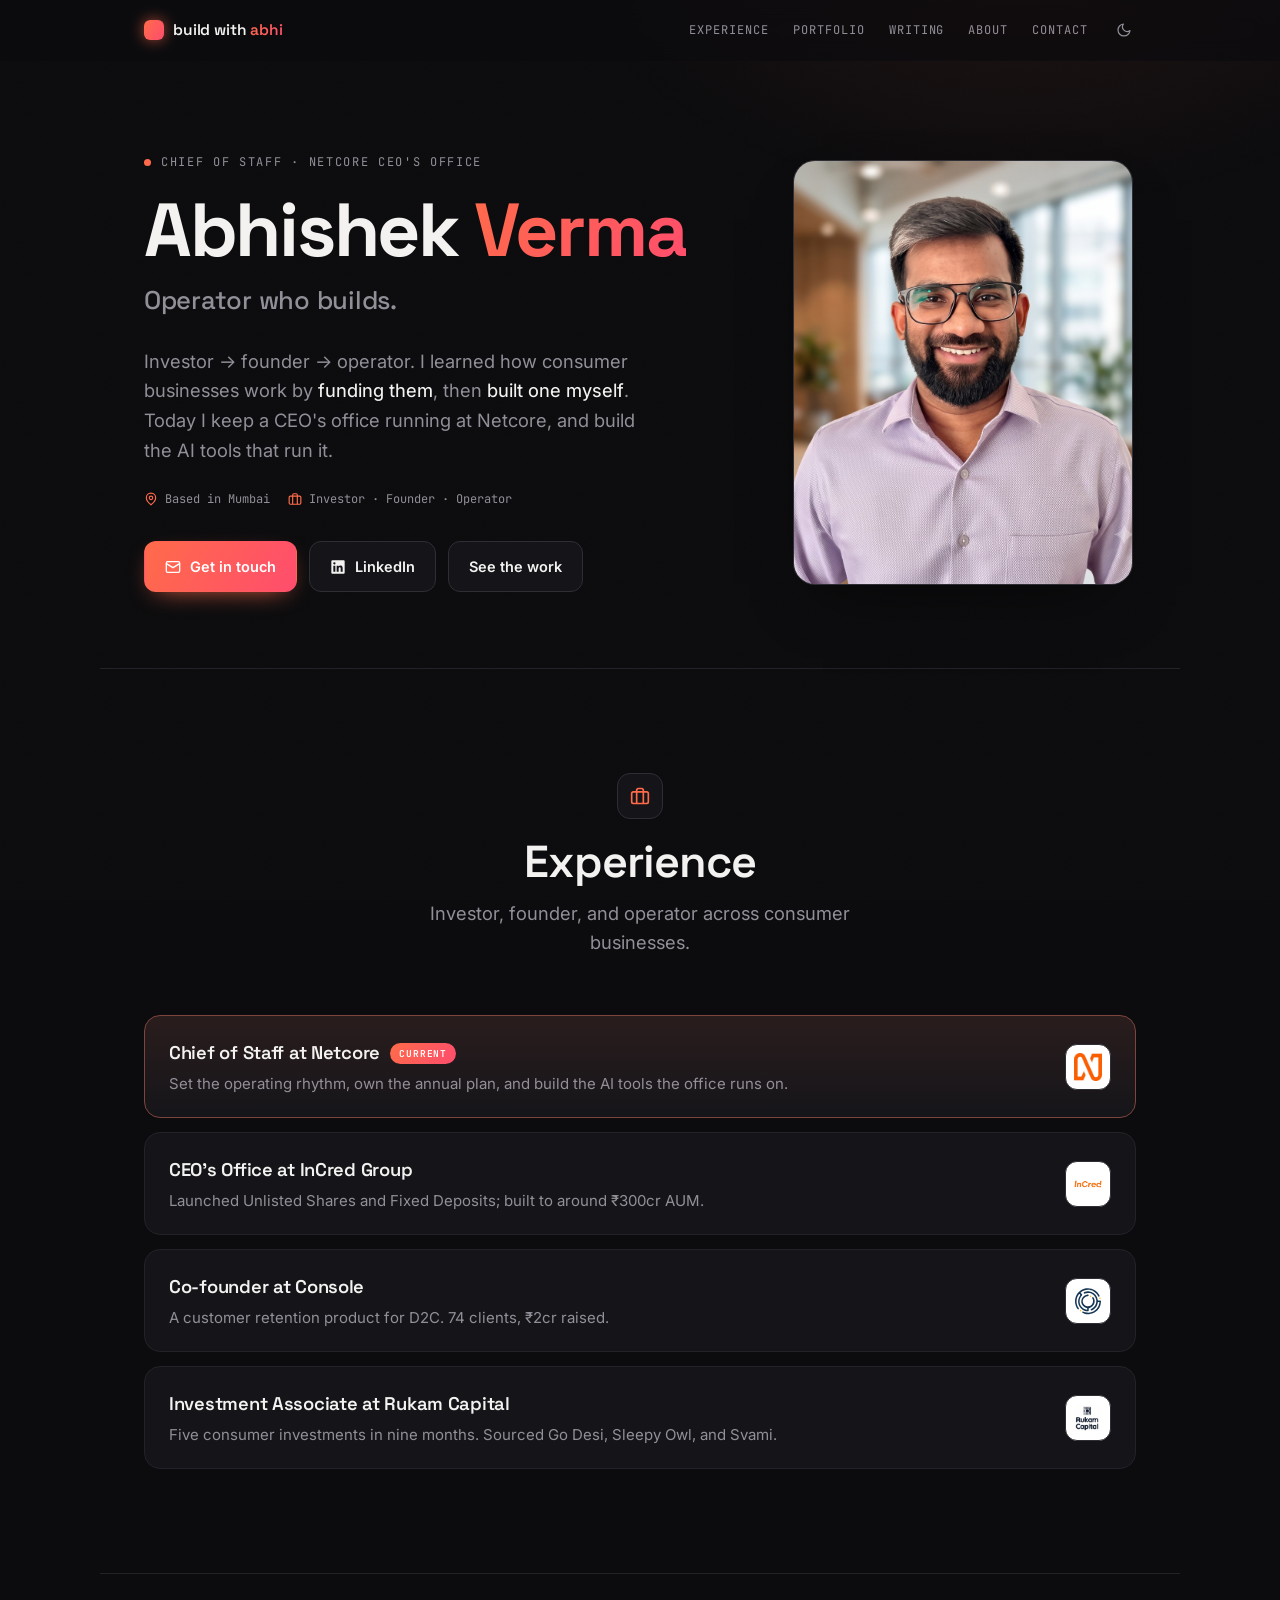
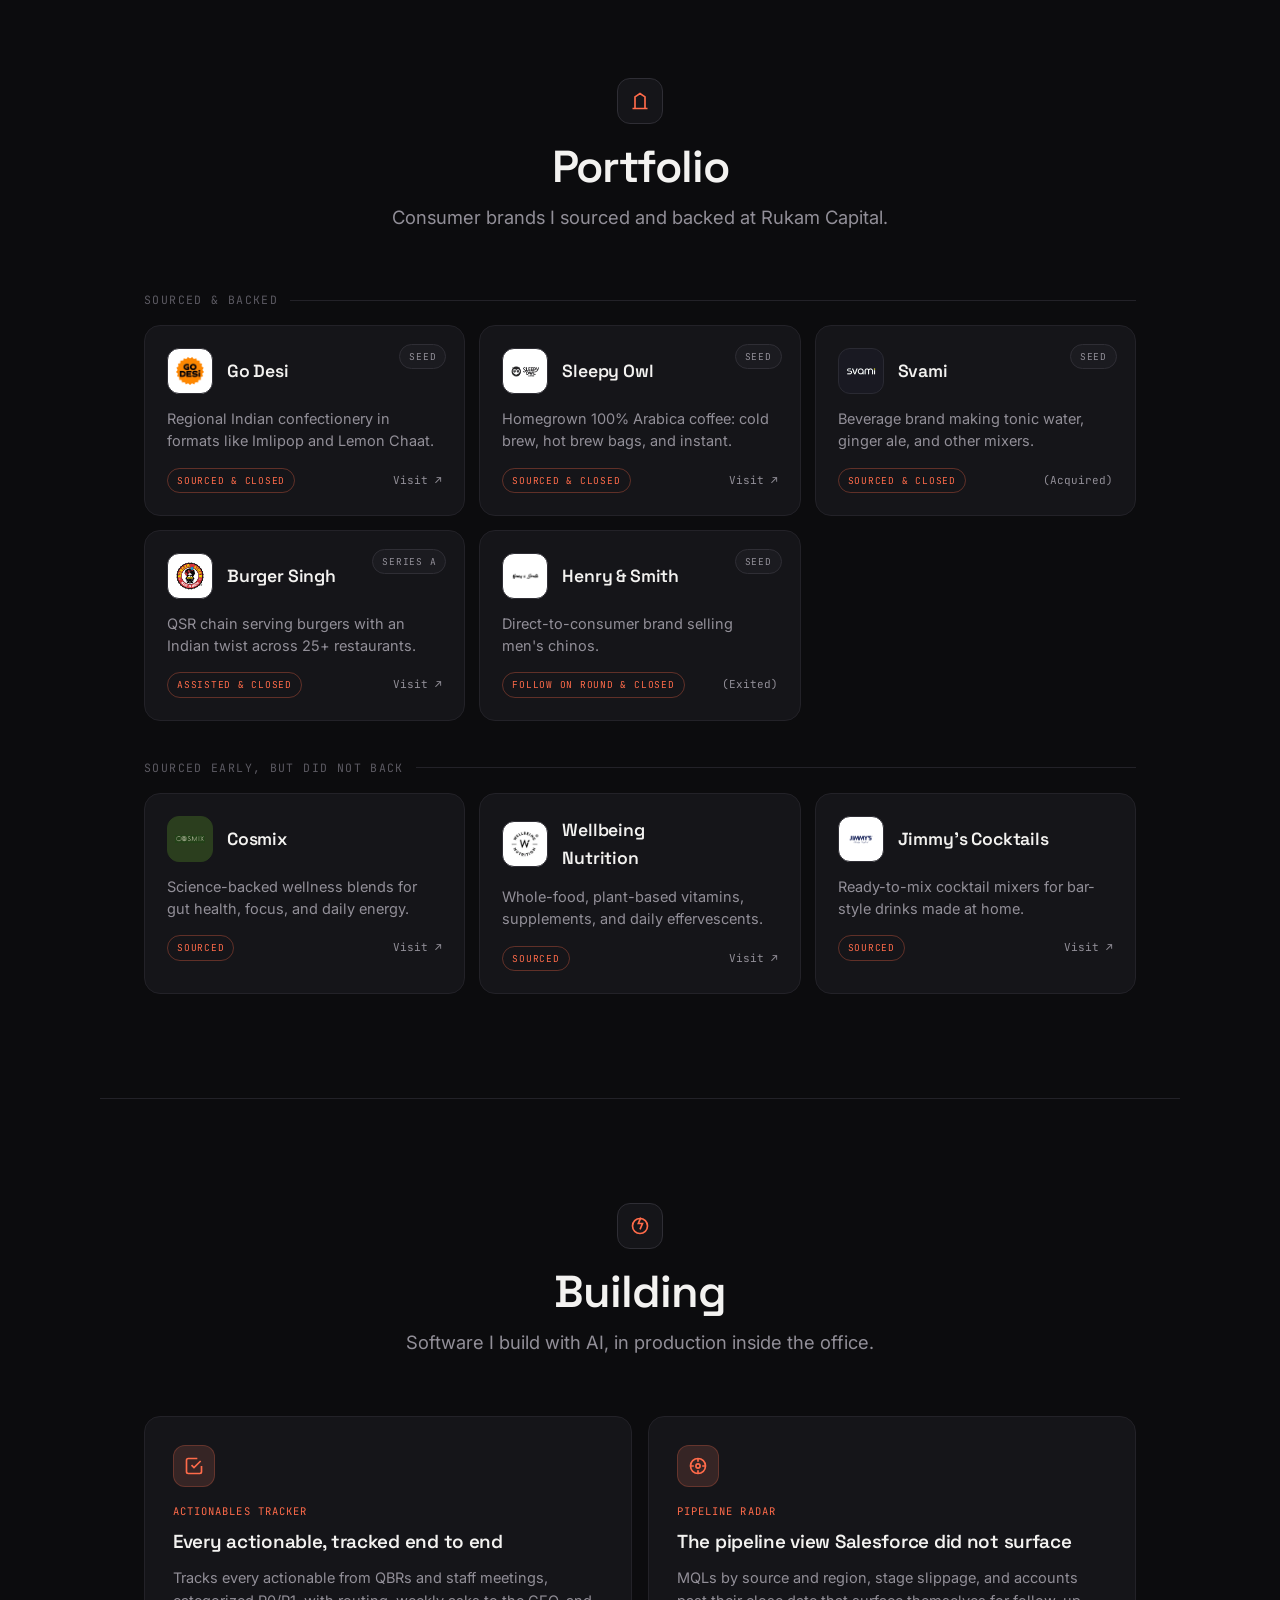
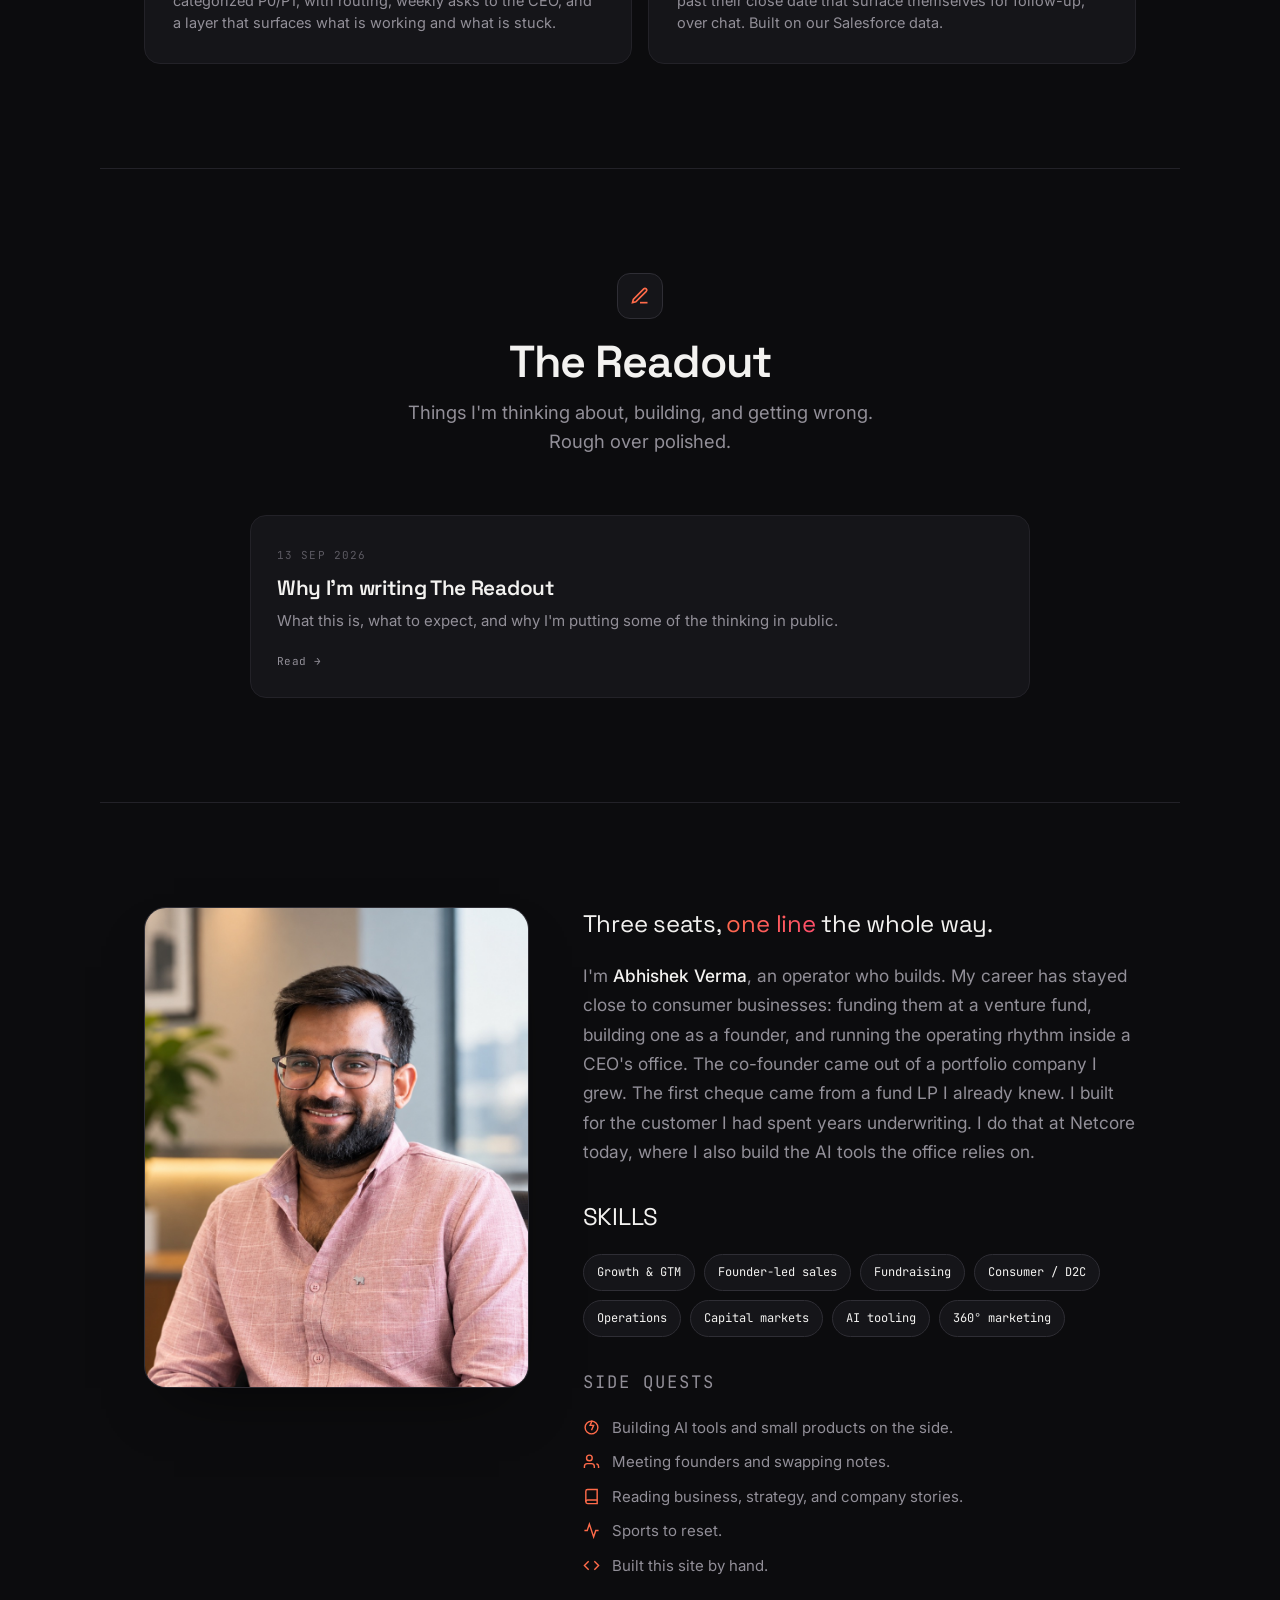
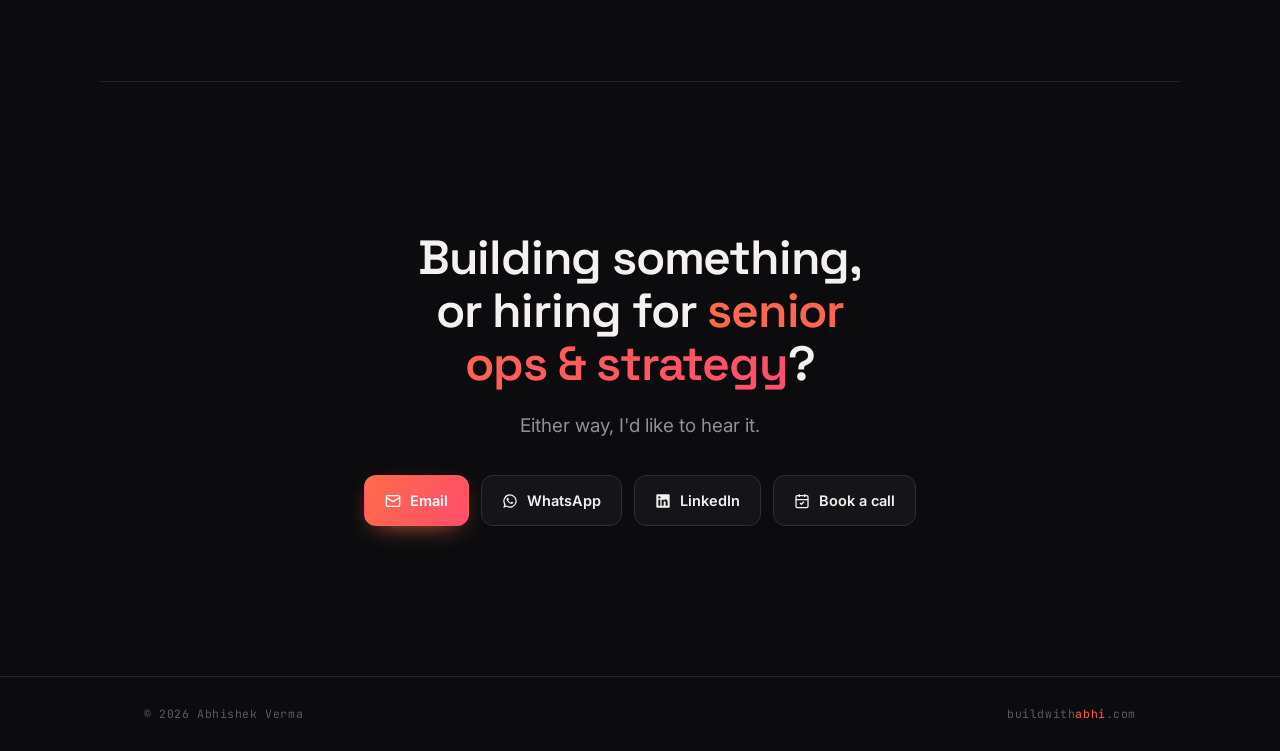
==== commit f168ff76: "Rename blog to The Readout; add SEO + AEO (meta, OG, JSON-LD, sitemap, robots) Co-Authored-By: Claud" ====
--- a/index.html
+++ b/index.html
@@ -4,16 +4,67 @@
 <meta charset="UTF-8" />
 <meta name="viewport" content="width=device-width, initial-scale=1.0" />
 <script>try{if(localStorage.getItem('bwa-theme')==='light')document.documentElement.setAttribute('data-theme','light');}catch(e){}</script>
-<title>Abhishek Verma</title>
-<meta name="description" content="Abhishek Verma. Investor, founder, operator. Chief of Staff, Netcore CEO's Office." />
+<title>Abhishek Verma | Operator, Builder &amp; Chief of Staff at Netcore</title>
+<meta name="description" content="Abhishek Verma, operator who builds. Chief of Staff at Netcore, ex-founder (Console), ex-investor (Rukam Capital). Consumer businesses, operations, and AI tools." />
+<meta name="author" content="Abhishek Verma" />
+<meta name="robots" content="index, follow, max-image-preview:large, max-snippet:-1" />
+<link rel="canonical" href="https://buildwithabhi.com/" />
 <link rel="icon" type="image/svg+xml" href="favicon.svg" />
 <link rel="apple-touch-icon" href="favicon.svg" />
 <meta name="theme-color" content="#0C0C0E" />
+
+<!-- Open Graph -->
+<meta property="og:type" content="website" />
+<meta property="og:site_name" content="build with abhi" />
+<meta property="og:title" content="Abhishek Verma | Operator, Builder &amp; Chief of Staff at Netcore" />
+<meta property="og:description" content="Operator who builds. Chief of Staff at Netcore, ex-founder (Console), ex-investor (Rukam Capital). Consumer businesses, operations, and AI tools." />
+<meta property="og:url" content="https://buildwithabhi.com/" />
+<meta property="og:image" content="https://buildwithabhi.com/me.jpg" />
+<meta property="og:image:alt" content="Abhishek Verma" />
+<!-- Twitter -->
+<meta name="twitter:card" content="summary_large_image" />
+<meta name="twitter:title" content="Abhishek Verma | Operator, Builder &amp; Chief of Staff at Netcore" />
+<meta name="twitter:description" content="Operator who builds. Chief of Staff at Netcore, ex-founder (Console), ex-investor (Rukam Capital)." />
+<meta name="twitter:image" content="https://buildwithabhi.com/me.jpg" />
 
 <link rel="preconnect" href="https://fonts.googleapis.com" />
 <link rel="preconnect" href="https://fonts.gstatic.com" crossorigin />
 <link href="https://fonts.googleapis.com/css2?family=Space+Grotesk:wght@400;500;600;700&family=Inter:wght@400;450;500;600&family=JetBrains+Mono:wght@400;500&display=swap" rel="stylesheet" />
 <link rel="stylesheet" href="style.css" />
+
+<!-- Structured data (SEO / AEO) -->
+<script type="application/ld+json">
+{
+  "@context": "https://schema.org",
+  "@graph": [
+    {
+      "@type": "Person",
+      "@id": "https://buildwithabhi.com/#abhishek",
+      "name": "Abhishek Verma",
+      "url": "https://buildwithabhi.com/",
+      "image": "https://buildwithabhi.com/me.jpg",
+      "jobTitle": "Chief of Staff, CEO's Office",
+      "worksFor": { "@type": "Organization", "name": "Netcore", "url": "https://netcore.ai/" },
+      "address": { "@type": "PostalAddress", "addressLocality": "Mumbai", "addressCountry": "IN" },
+      "description": "Operator who builds. Investor turned founder turned operator across consumer businesses, now Chief of Staff at Netcore building the AI tools the office runs on.",
+      "knowsAbout": ["Operations", "Growth", "Consumer / D2C", "Fundraising", "Capital markets", "AI tooling", "Chief of Staff"],
+      "sameAs": [
+        "https://www.linkedin.com/in/iabhishek01/",
+        "https://topmate.io/abhishek0109/"
+      ]
+    },
+    {
+      "@type": "WebSite",
+      "@id": "https://buildwithabhi.com/#website",
+      "url": "https://buildwithabhi.com/",
+      "name": "build with abhi",
+      "description": "Personal site of Abhishek Verma, operator who builds.",
+      "author": { "@id": "https://buildwithabhi.com/#abhishek" },
+      "inLanguage": "en"
+    }
+  ]
+}
+</script>
 </head>
 <body>
 
@@ -203,15 +254,15 @@
   <section class="block wrap" id="notes">
     <div class="sec-top">
       <div class="sec-ic"><svg viewBox="0 0 24 24" fill="none" stroke="currentColor" stroke-width="2"><path d="M12 20h9"/><path d="M16.5 3.5a2.1 2.1 0 0 1 3 3L7 19l-4 1 1-4 12.5-12.5z"/></svg></div>
-      <h2>Field Notes</h2>
+      <h2>The Readout</h2>
       <p>Things I'm thinking about, building, and getting wrong. Rough over polished.</p>
     </div>
 
     <div class="notes-list">
-      <!-- Newest post first. To add a post: copy notes/why-field-notes.html to a new file and add a card here. -->
-      <a class="note-card reveal" href="notes/why-field-notes.html">
+      <!-- Newest post first. To add a post: copy notes/why-the-readout.html to a new file and add a card here. -->
+      <a class="note-card reveal" href="notes/why-the-readout.html">
         <span class="note-date">13 Sep 2026</span>
-        <h3 class="note-title">Why I'm writing Field Notes</h3>
+        <h3 class="note-title">Why I'm writing The Readout</h3>
         <p class="note-excerpt">What this is, what to expect, and why I'm putting some of the thinking in public.</p>
         <span class="note-more">Read →</span>
       </a>
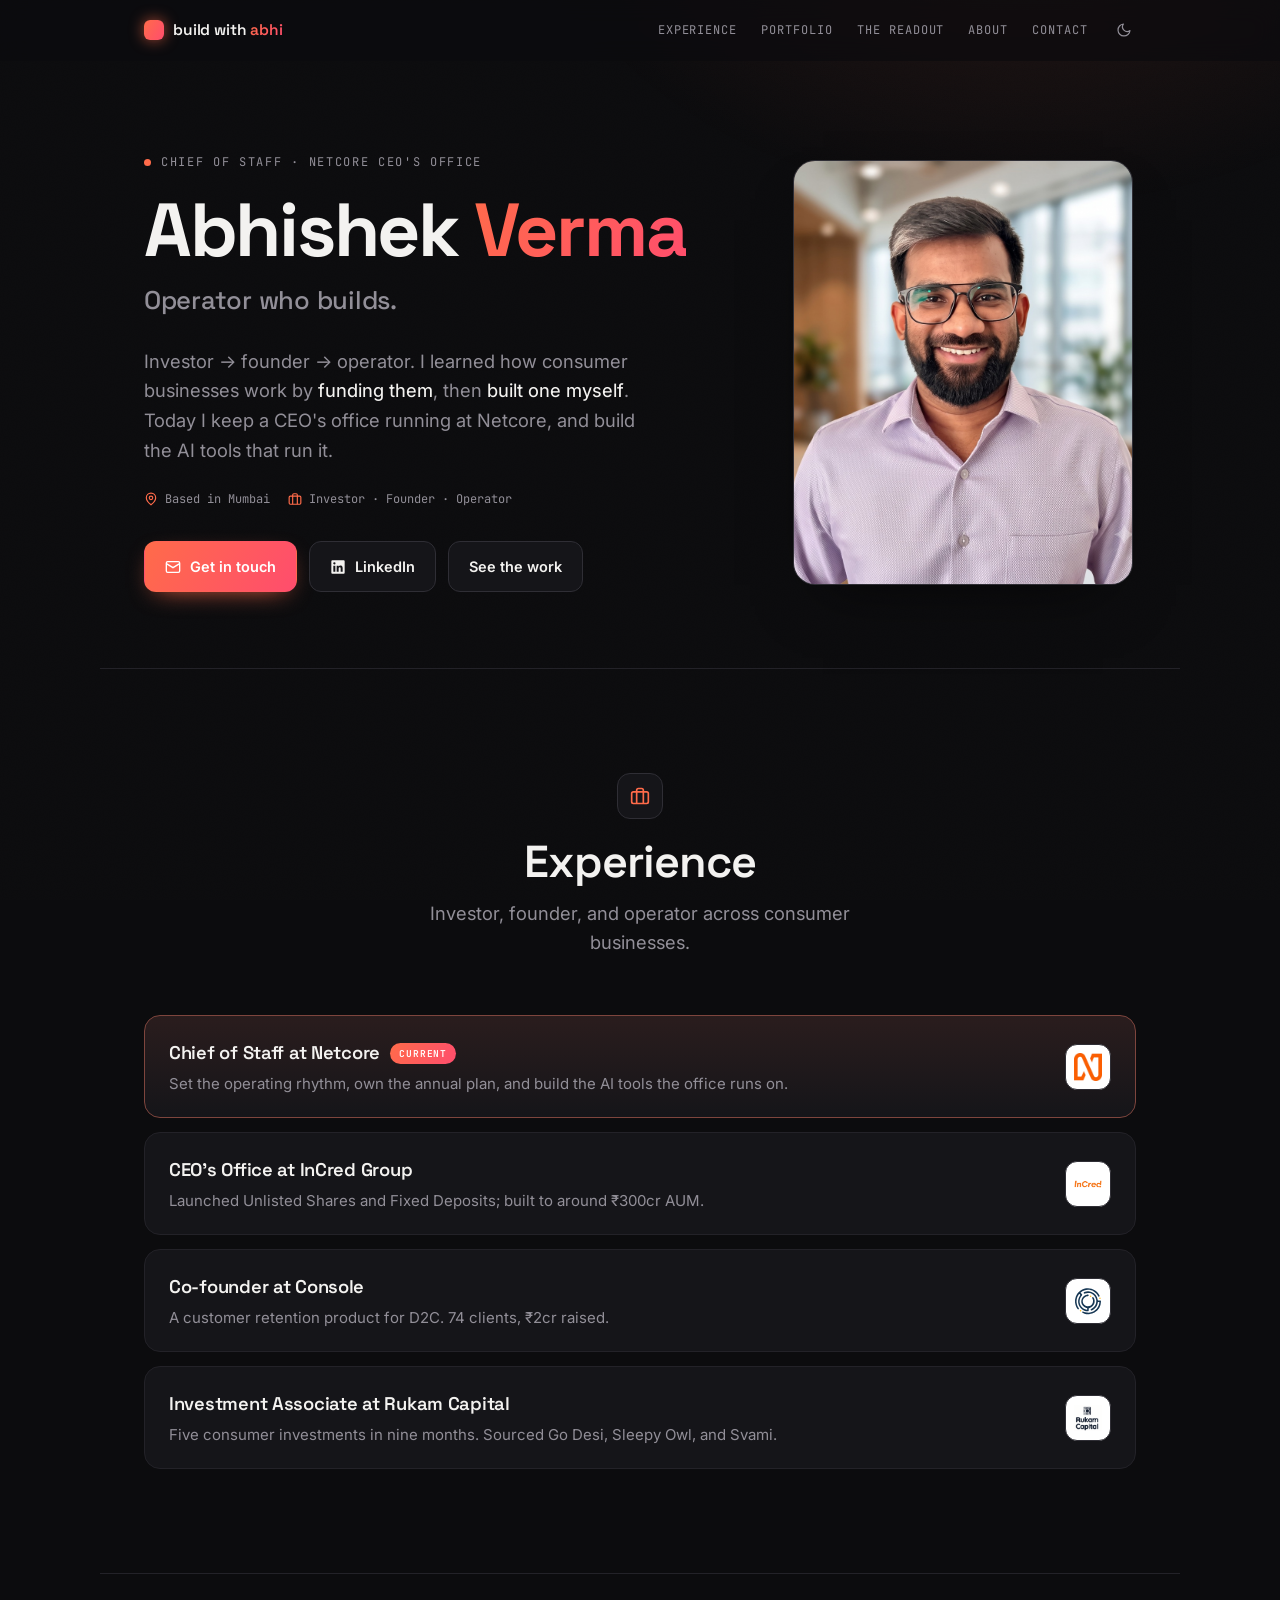
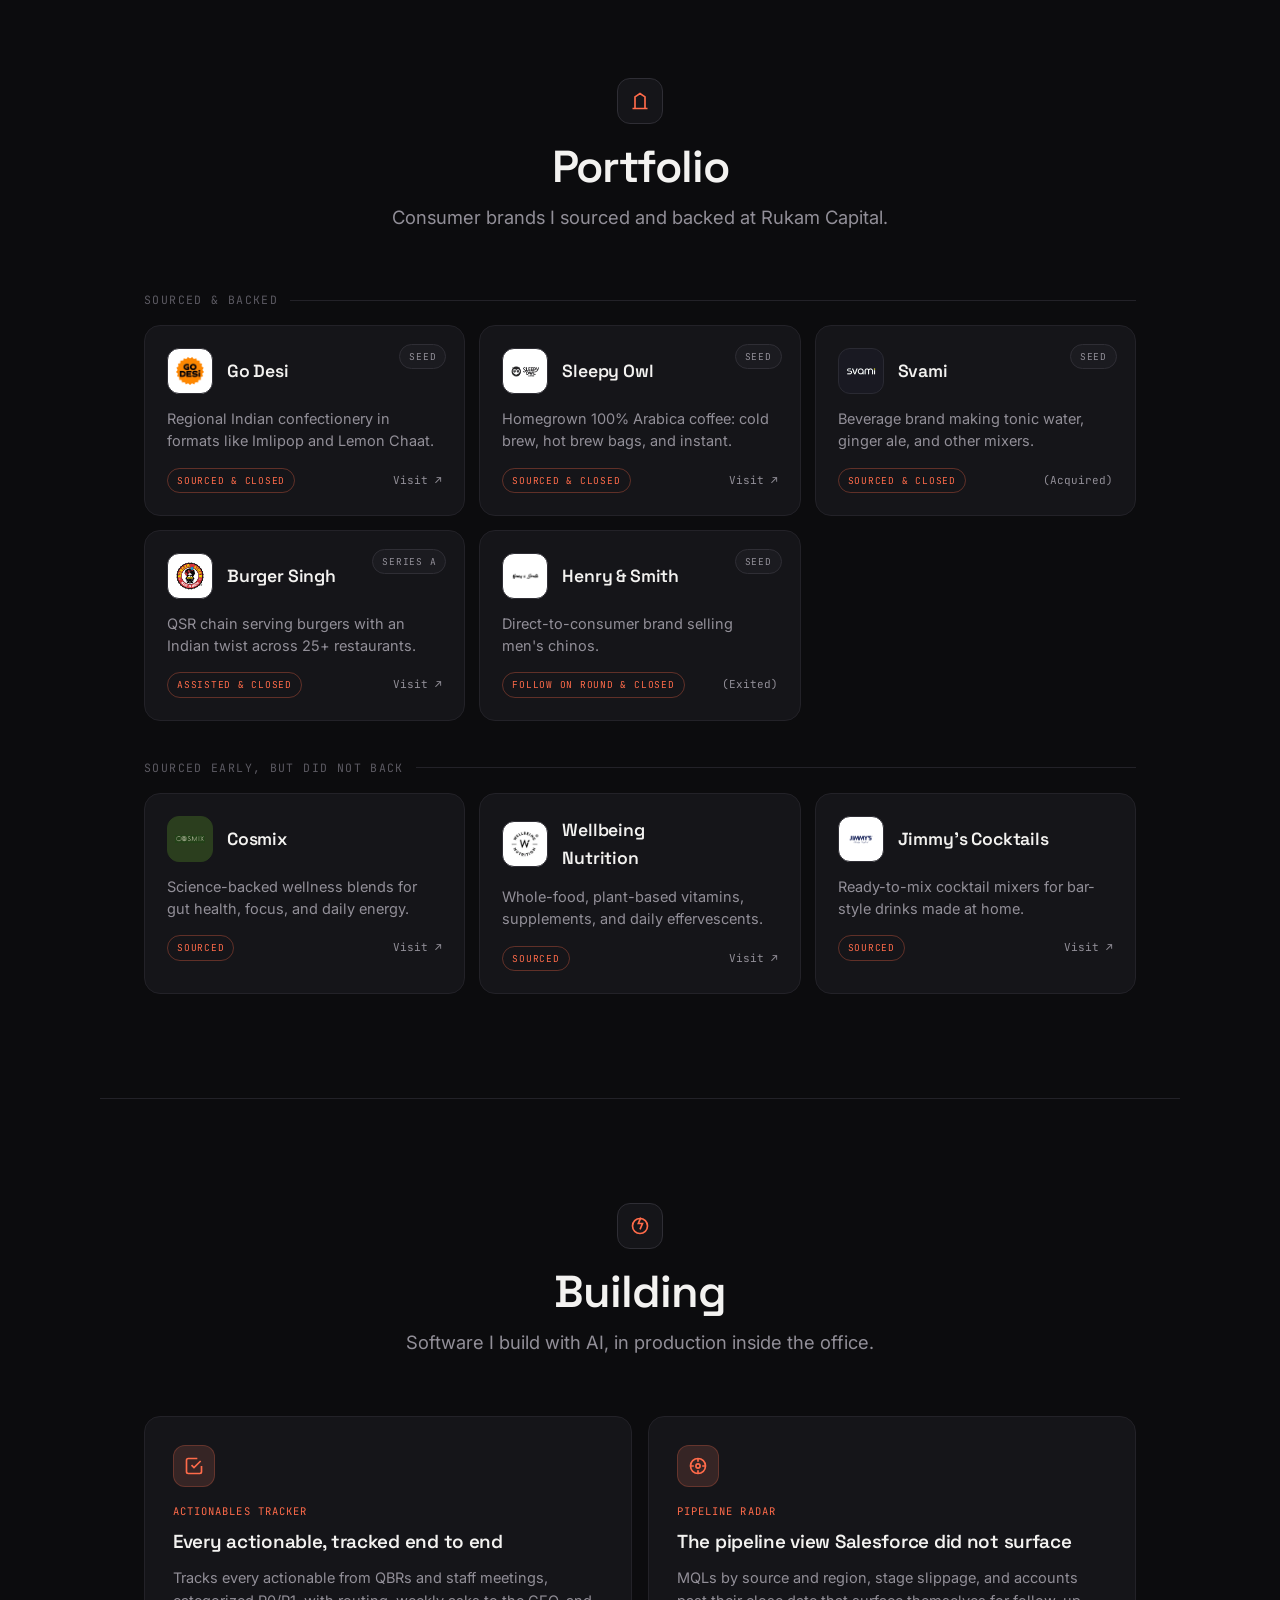
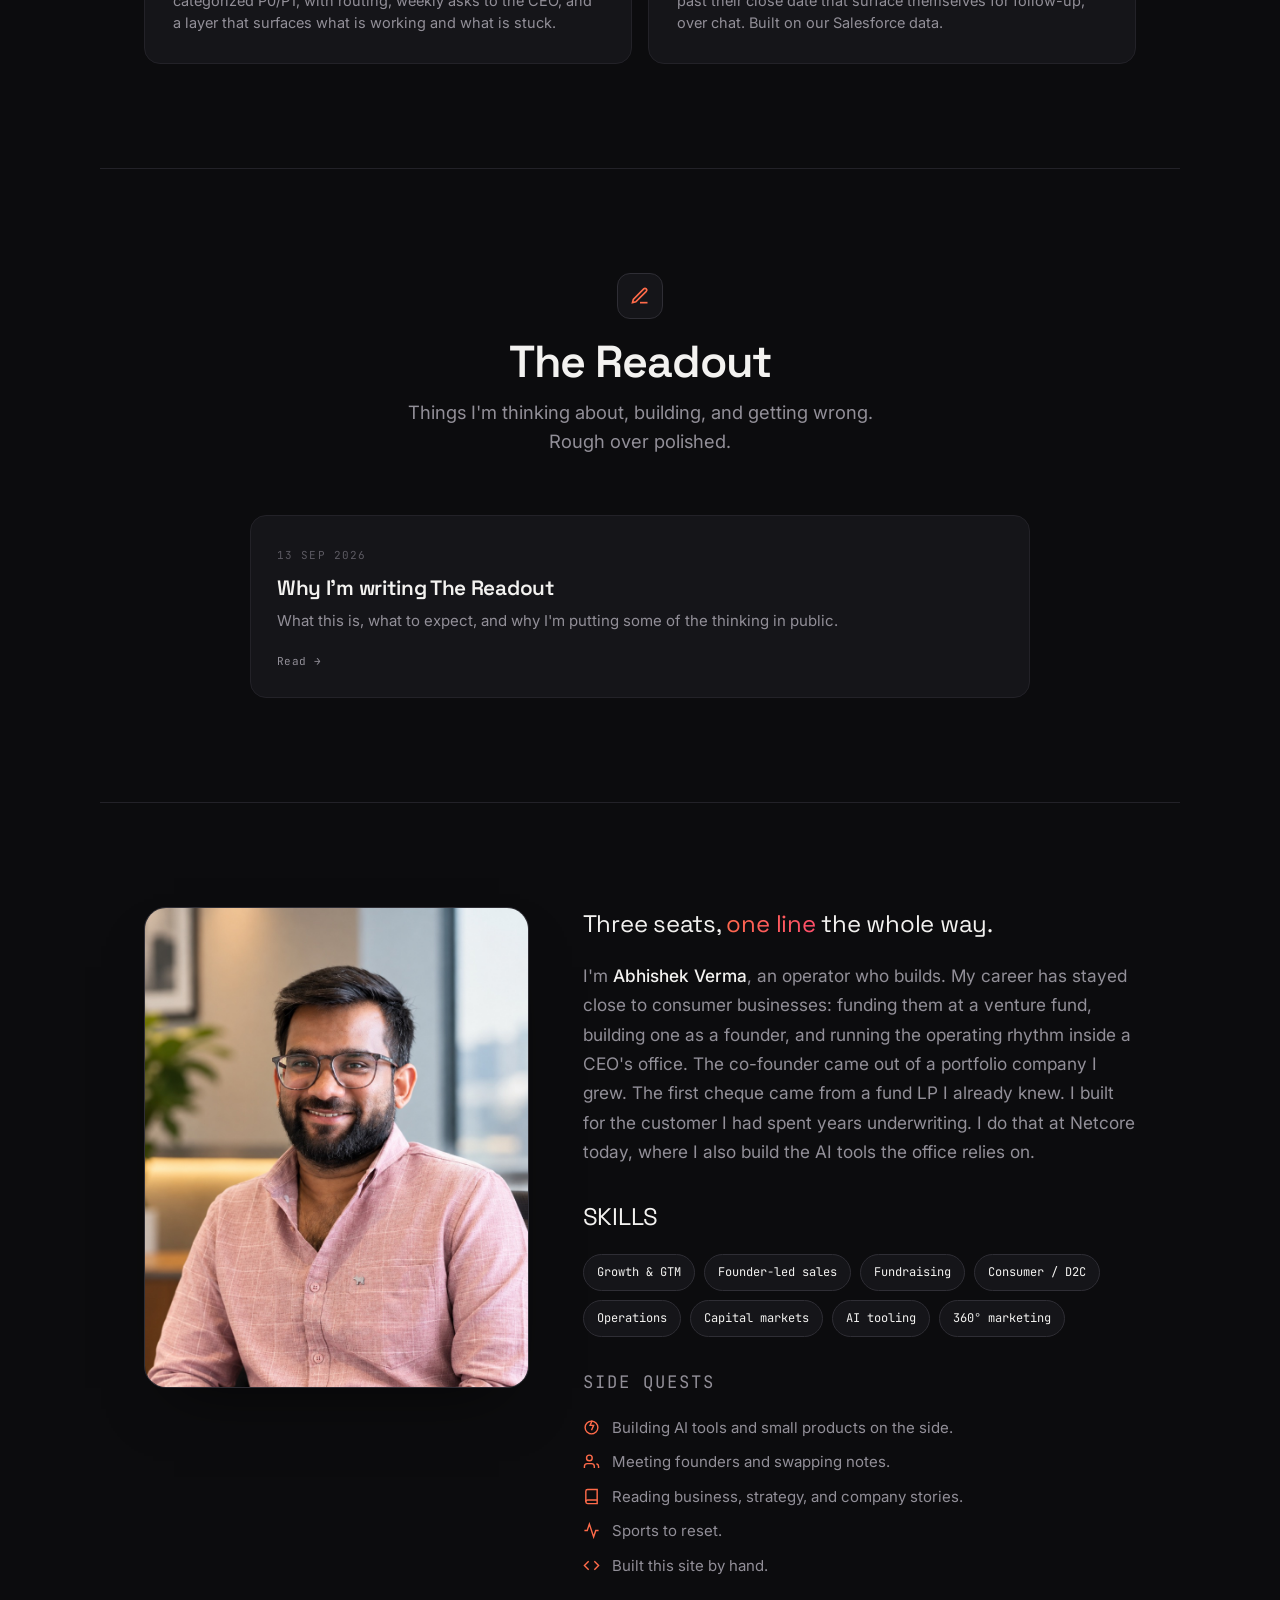
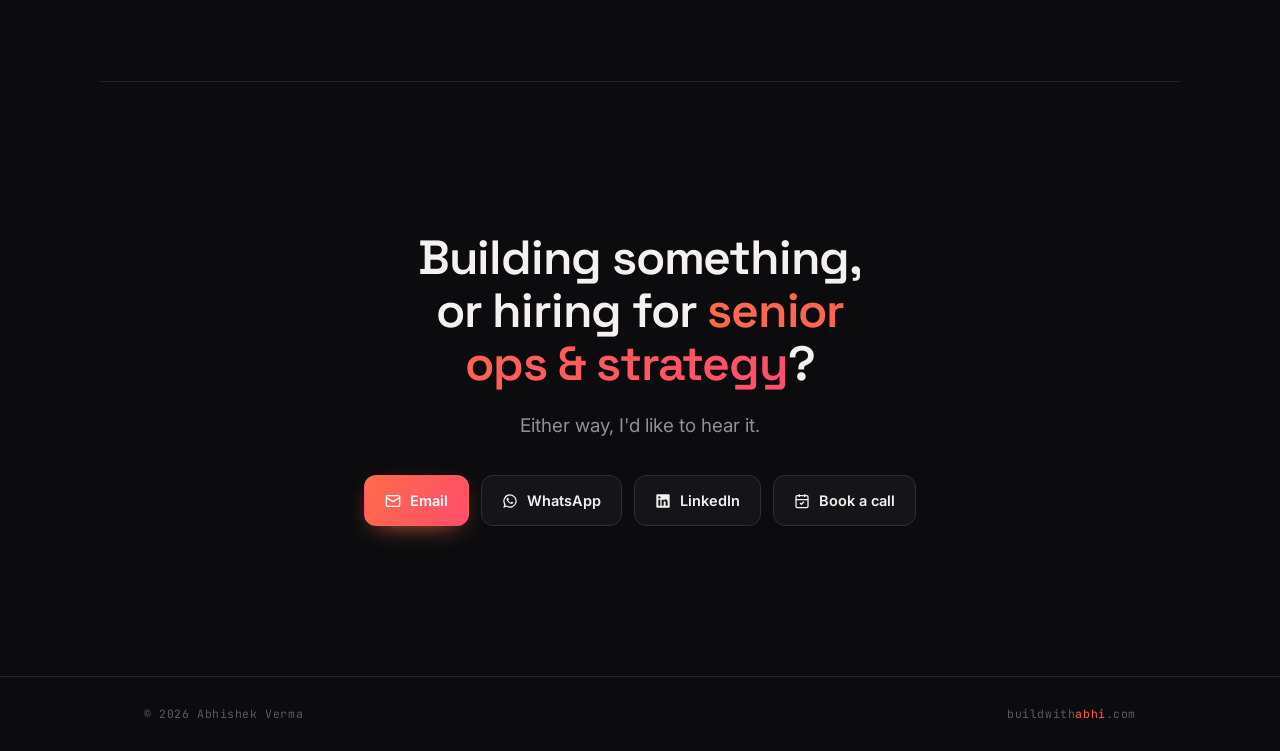
==== commit d363d2a5: "Nav label: Writing -> The Readout" ====
--- a/index.html
+++ b/index.html
@@ -76,7 +76,7 @@
       <nav class="nav-links">
         <a href="#experience">Experience</a>
         <a href="#companies">Portfolio</a>
-        <a href="#notes">Writing</a>
+        <a href="#notes">The Readout</a>
         <a href="#about">About</a>
         <a href="#contact">Contact</a>
       </nav>
